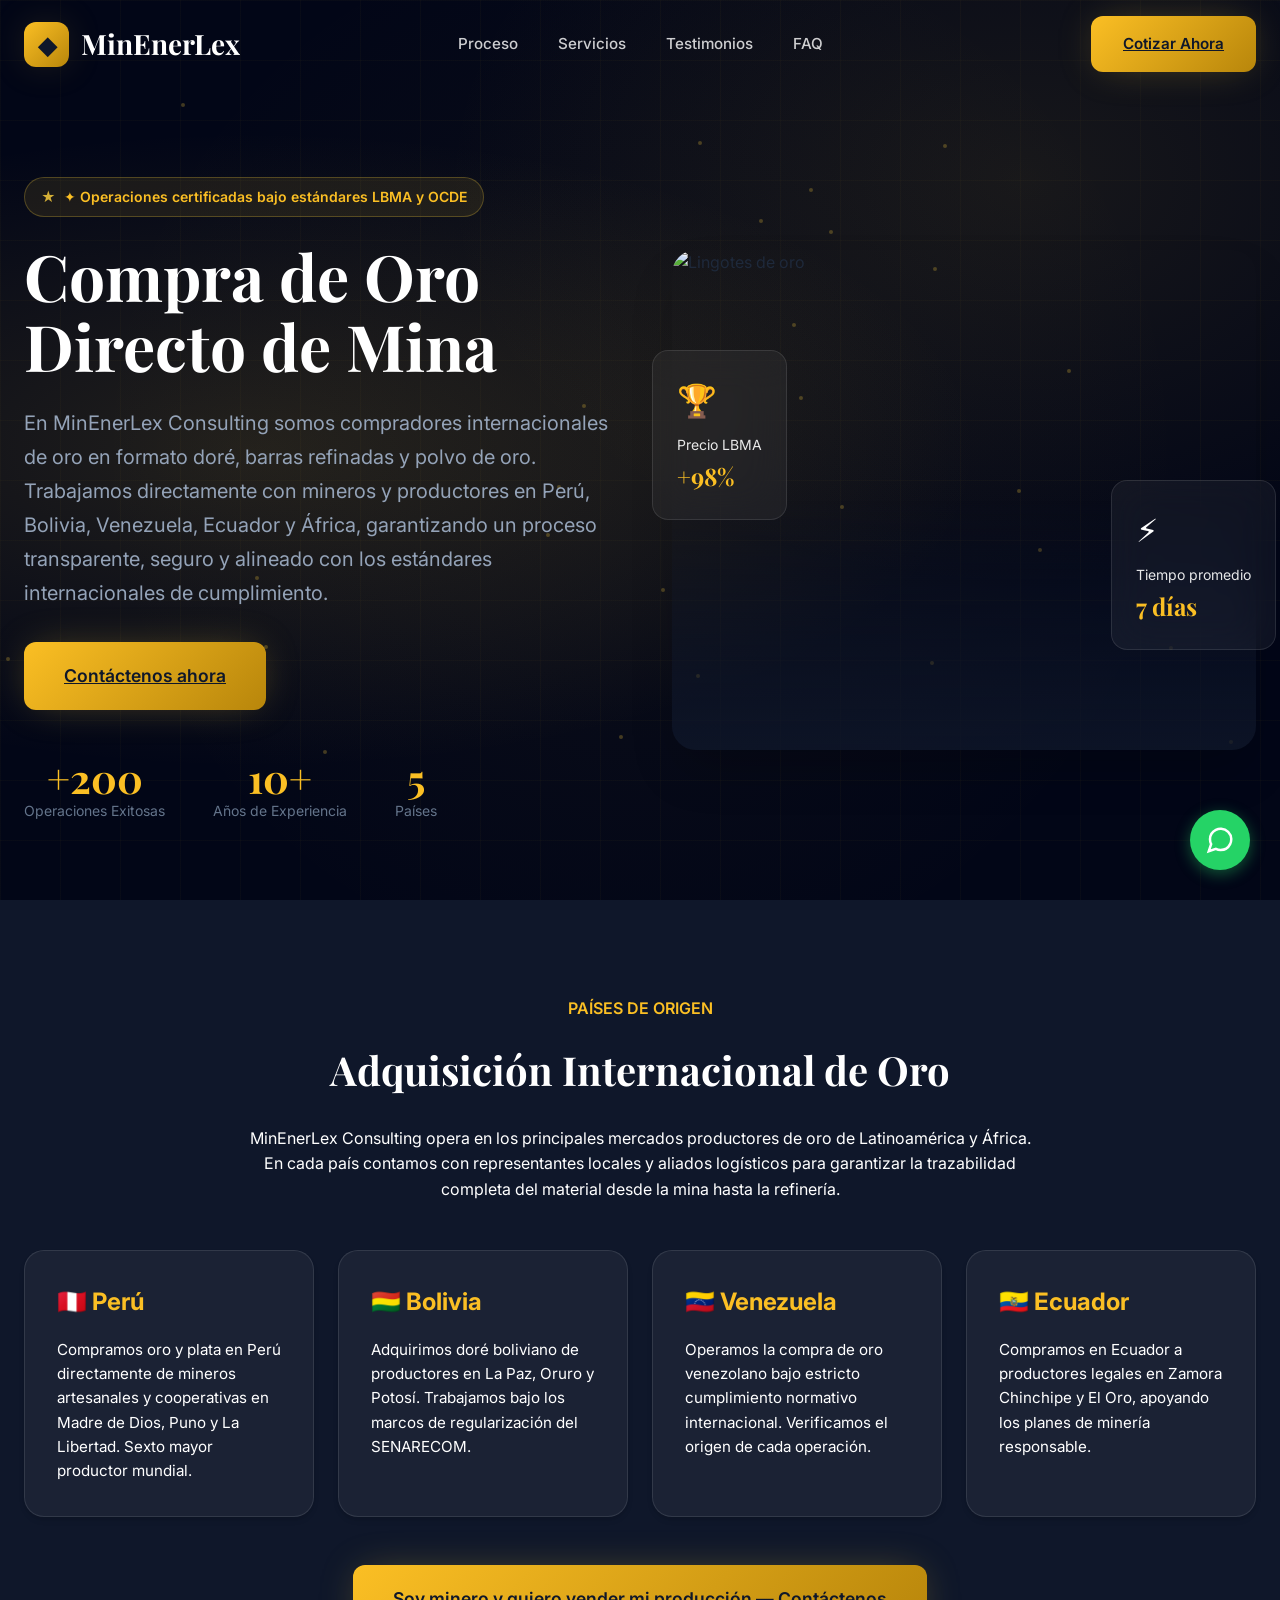
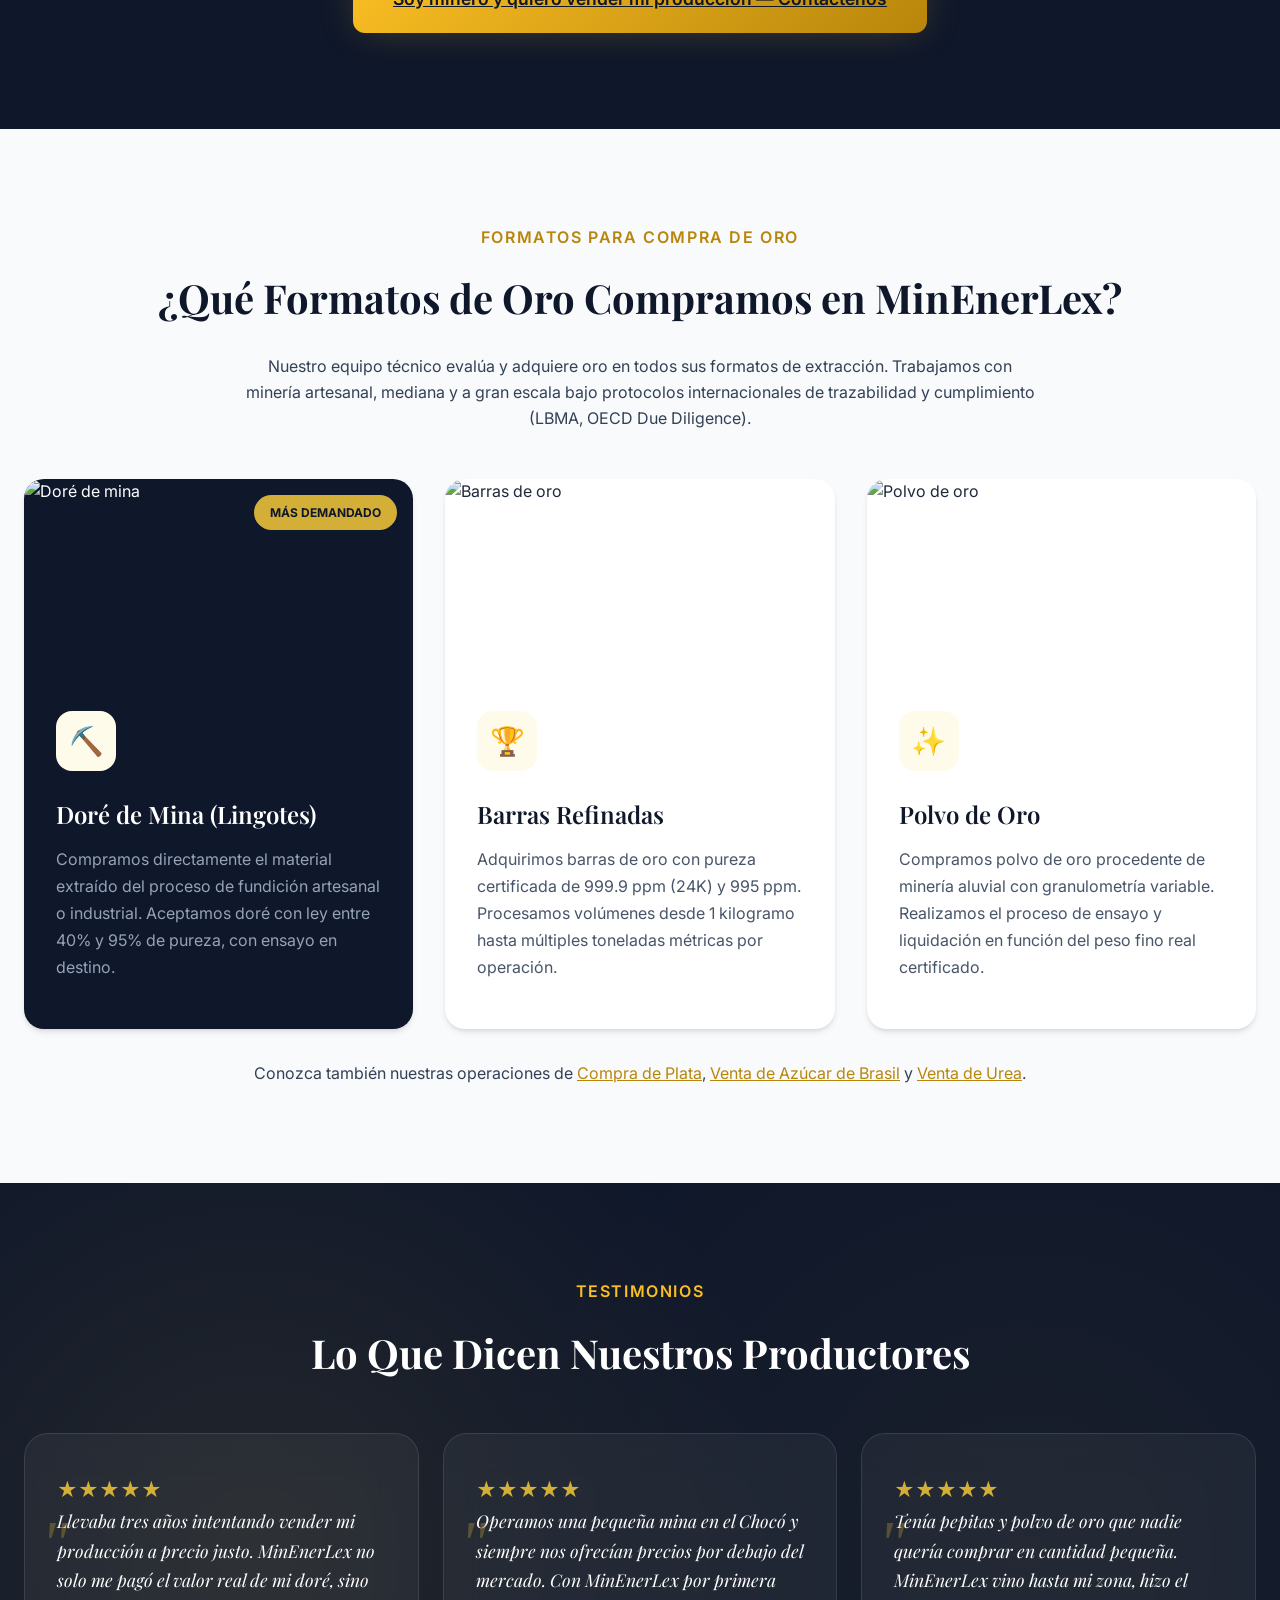
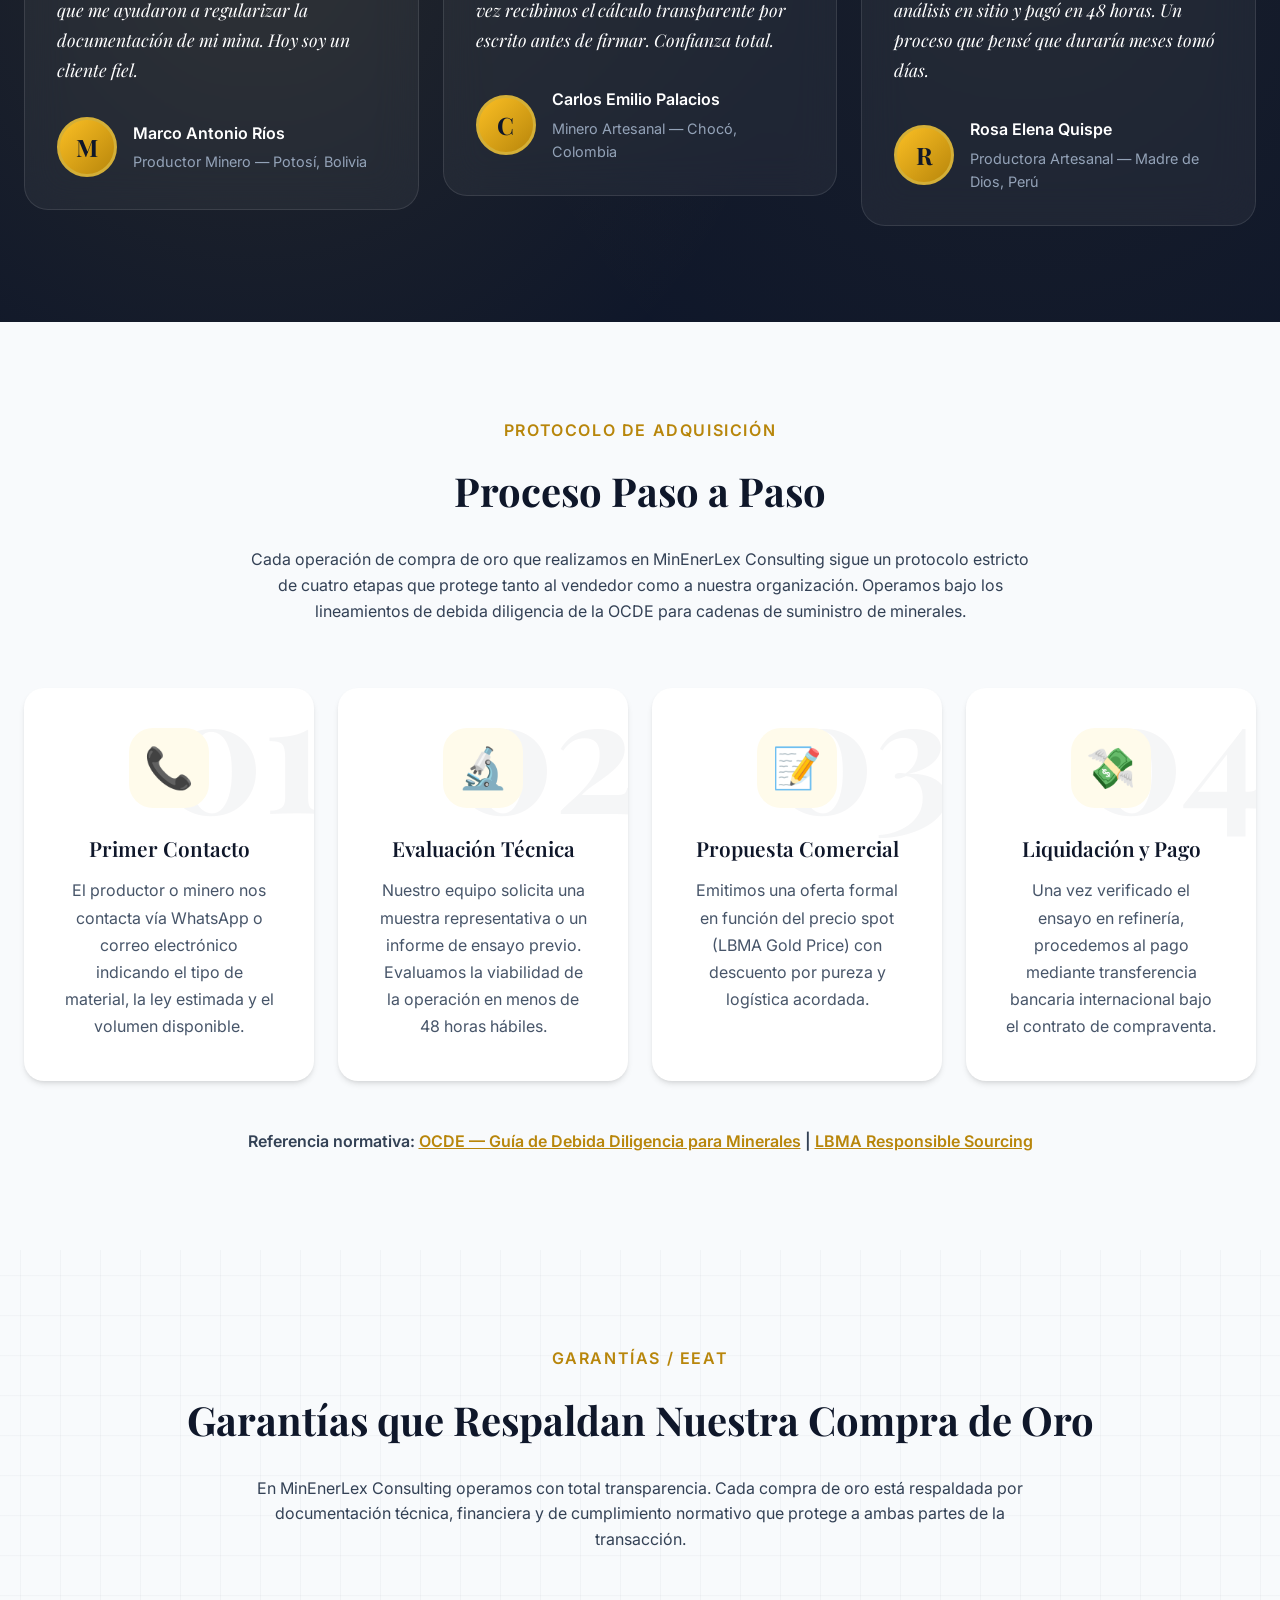
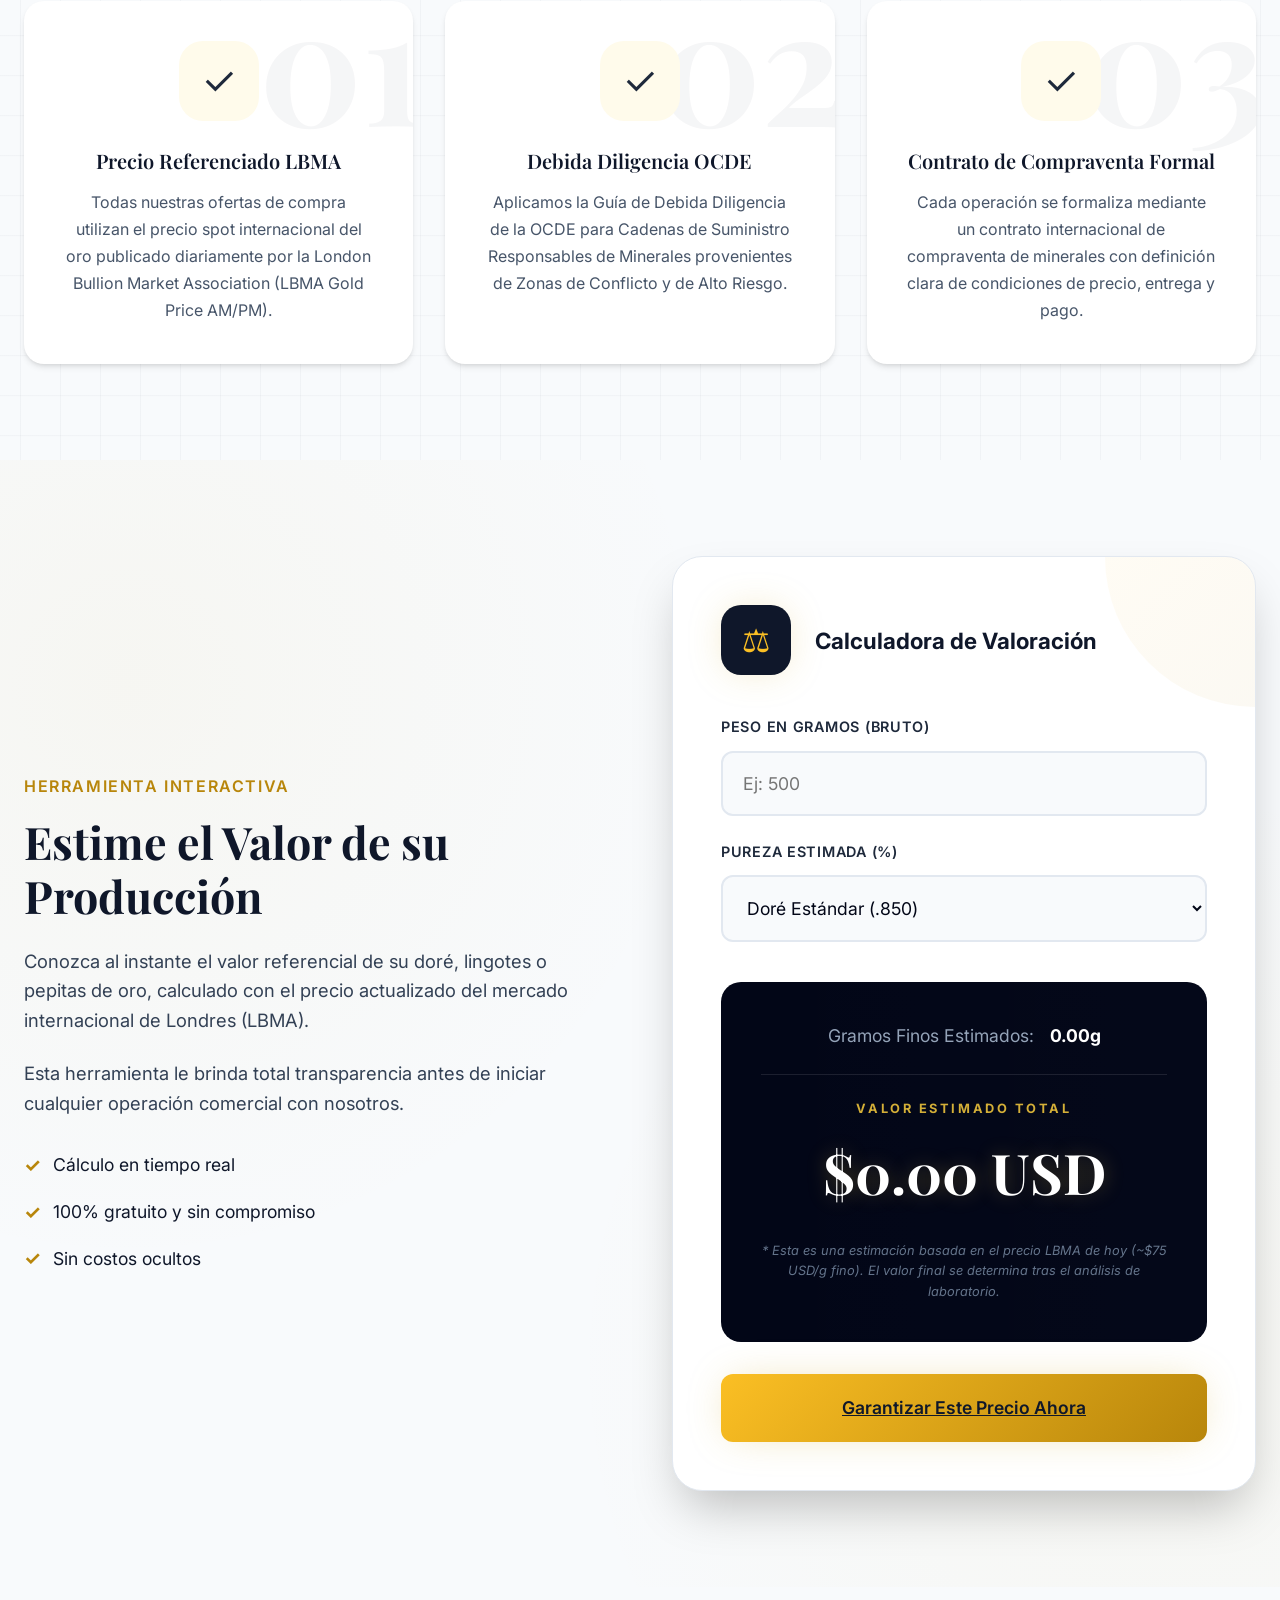
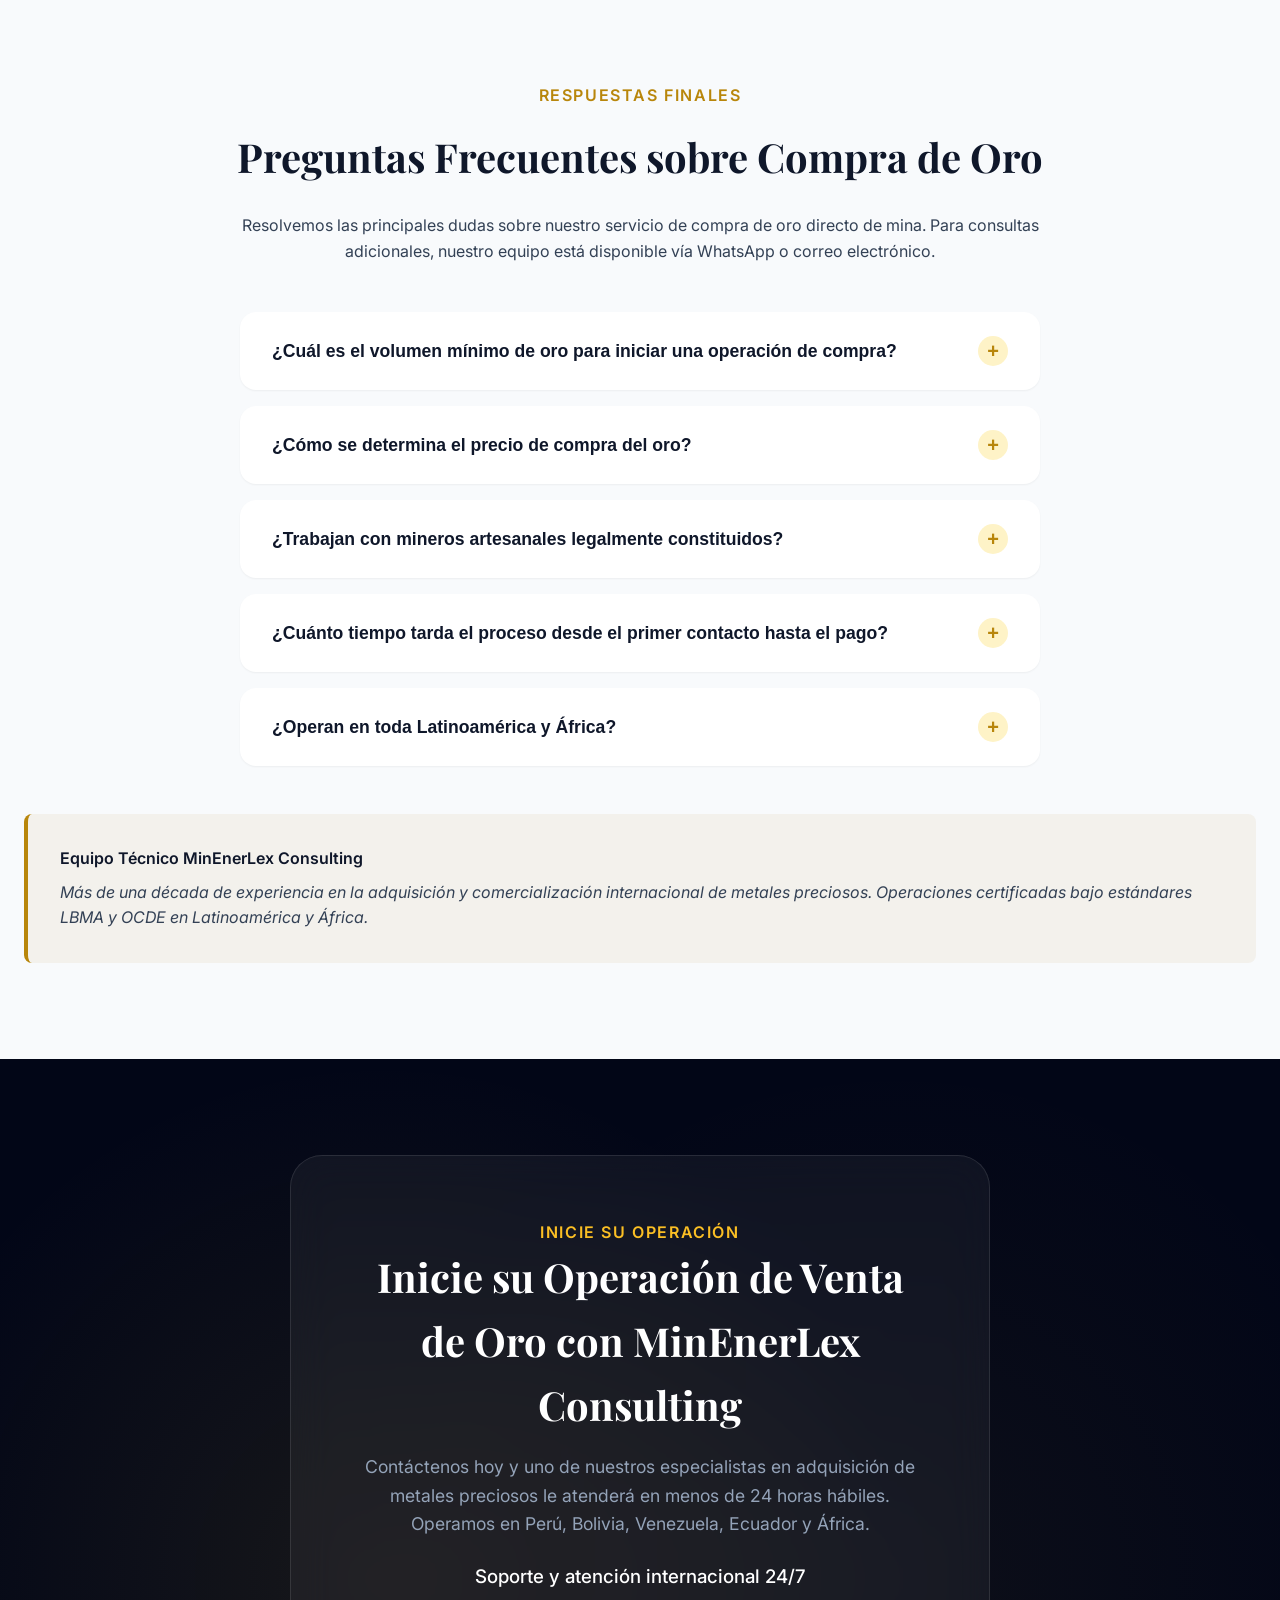
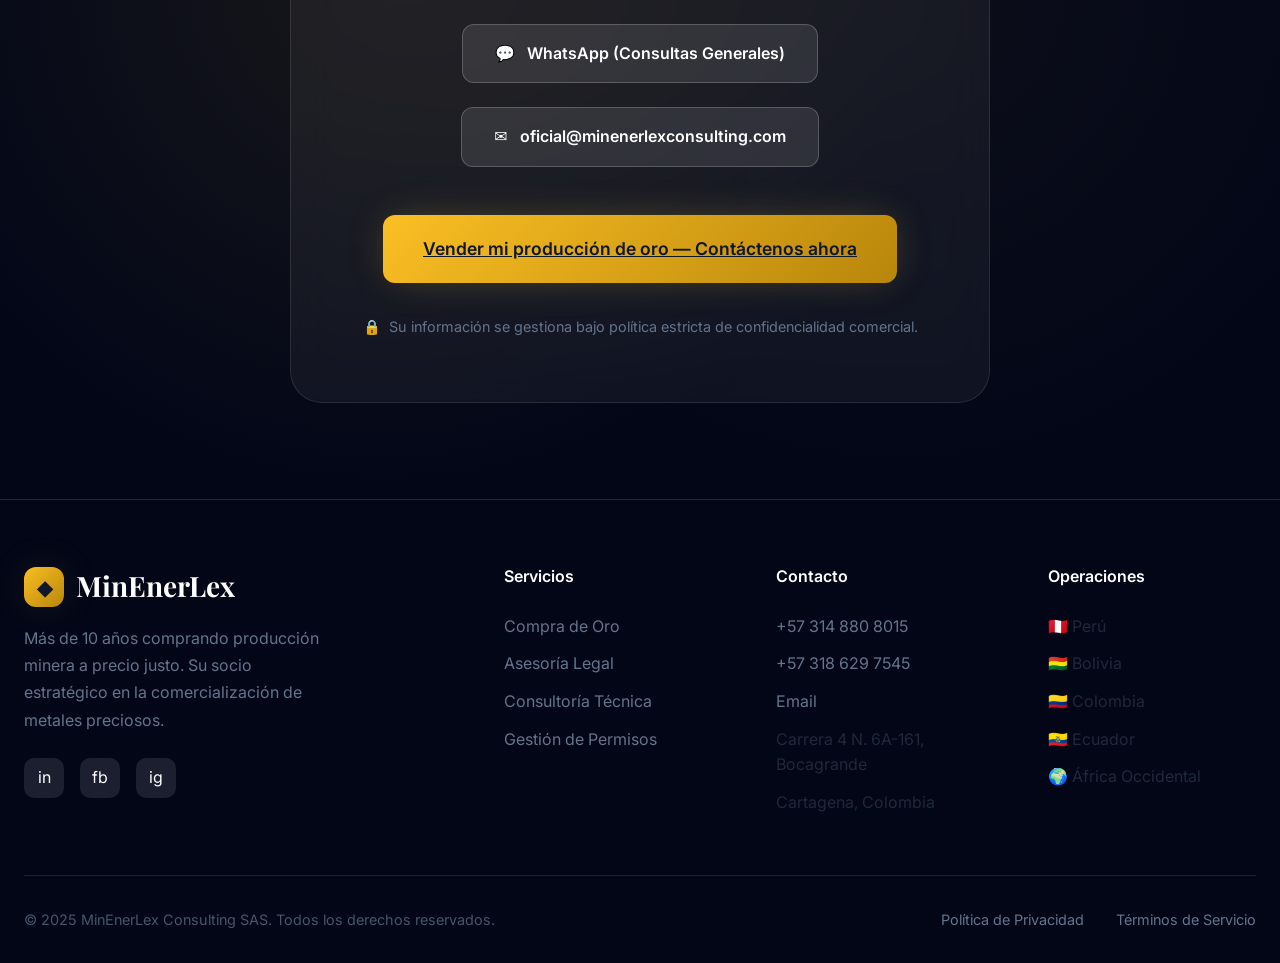
==== index.html @ 56c9b033 "Fix: mobile responsiveness and layout structure" ====
<!DOCTYPE html>
<html lang="es">
<head>
  <meta charset="UTF-8">
  <meta name="viewport" content="width=device-width, initial-scale=1.0">
  <meta name="description" content="Especialistas en la compra de oro directo de mina (doré, barras y polvo). Operamos en Perú, Bolivia, Venezuela, Ecuador y África con precio LBMA. Contáctenos.">
  <title>Compra de Oro Directo de Mina | MinEnerLex Consulting</title>

  <!-- Open Graph -->
  <meta property="og:type" content="website">
  <meta property="og:title" content="Compra de Oro Directo de Mina | MinEnerLex Consulting">
  <meta property="og:description" content="Especialistas en la compra de oro directo de mina (doré, barras y polvo). Operamos en Perú, Bolivia, Venezuela, Ecuador y África con precio LBMA. Contáctenos.">
  <meta property="og:image" content="https://images.unsplash.com/photo-1610375461246-83df859d849d?w=1200&h=630&fit=crop">
  <meta property="og:url" content="https://minenerlexconsulting.com/">
  <meta property="og:locale" content="es_CO">
  <meta name="twitter:card" content="summary_large_image">

  <link rel="preconnect" href="https://fonts.googleapis.com">
  <link rel="preconnect" href="https://fonts.gstatic.com" crossorigin>
  <link href="https://fonts.googleapis.com/css2?family=Playfair+Display:wght@400;600;700&family=Inter:wght@400;500;600;700&display=swap" rel="stylesheet">
  <link rel="stylesheet" href="styles-v2.css">
</head>
<body>
  <!-- Header -->
  <header class="header" id="header">
    <div class="container header-inner">
      <div style="flex: 1;">
        <a href="/" class="logo">
          <div class="logo-icon">◆</div>
          <span>MinEnerLex</span>
        </a>
      </div>
      <nav class="nav-desktop">
        <a href="#proceso" class="nav-link">Proceso</a>
        <a href="#servicios" class="nav-link">Servicios</a>
        <a href="#testimonios" class="nav-link">Testimonios</a>
        <a href="#faq" class="nav-link">FAQ</a>
      </nav>
      <div style="flex: 1; display: flex; justify-content: flex-end;">
        <a href="#contacto" class="btn btn-primary">Cotizar Ahora</a>
      </div>
    </div>
  </header>

  <!-- Hero Section -->
  <section class="hero">
    <div class="hero-bg"></div>
    <div class="hero-grid"></div>
    <div class="hero-particles" id="particles"></div>

    <div class="container hero-content">
      <div class="hero-text">
        <div class="hero-badge">✦ Operaciones certificadas bajo estándares LBMA y OCDE</div>
        <h1 class="hero-title">
          Compra de Oro Directo de Mina
        </h1>
        <p class="hero-description">
          En MinEnerLex Consulting somos compradores internacionales de oro en formato doré, barras refinadas y polvo de oro. Trabajamos directamente con mineros y productores en Perú, Bolivia, Venezuela, Ecuador y África, garantizando un proceso transparente, seguro y alineado con los estándares internacionales de cumplimiento.
        </p>
        <div class="hero-actions">
          <a href="#contacto" class="btn btn-primary btn-lg">Contáctenos ahora</a>
        </div>
        <div class="hero-stats">
          <div class="stat-item">
            <span class="stat-number">+200</span>
            <span class="stat-label">Operaciones Exitosas</span>
          </div>
          <div class="stat-item">
            <span class="stat-number">10+</span>
            <span class="stat-label">Años de Experiencia</span>
          </div>
          <div class="stat-item">
            <span class="stat-number">5</span>
            <span class="stat-label">Países</span>
          </div>
        </div>
      </div>

      <div class="hero-visual">
        <div class="hero-image-container">
          <img src="https://images.unsplash.com/photo-1610375461246-83df859d849d?w=800&h=500&fit=crop" alt="Lingotes de oro" class="hero-image">
          <div class="hero-image-overlay"></div>
        </div>
        <div class="floating-card floating-card-1">
          <div class="floating-card-icon">🏆</div>
          <div class="floating-card-text">Precio LBMA</div>
          <div class="floating-card-value">+98%</div>
        </div>
        <div class="floating-card floating-card-2">
          <div class="floating-card-icon">⚡</div>
          <div class="floating-card-text">Tiempo promedio</div>
          <div class="floating-card-value">7 días</div>
        </div>
      </div>
    </div>
  </section>

  <!-- Países de Origen -->
  <section class="section section-grid-bg" id="paises" style="background-color: var(--navy-900); color: white;">
    <div class="container">
      <div class="section-header" style="text-align: center; margin-bottom: 3rem;">
        <span style="color: var(--gold-400); font-weight: 600; text-transform: uppercase;">Países de Origen</span>
        <h2 style="font-family: 'Playfair Display', serif; font-size: 2.5rem; margin-top: 1rem;">Adquisición Internacional de Oro</h2>
        <p style="color: var(--navy-100); max-width: 800px; margin: 1.5rem auto 0; line-height: 1.6;">MinEnerLex Consulting opera en los principales mercados productores de oro de Latinoamérica y África. En cada país contamos con representantes locales y aliados logísticos para garantizar la trazabilidad completa del material desde la mina hasta la refinería.</p>
      </div>
      <div class="cards-grid" style="grid-template-columns: repeat(auto-fit, minmax(250px, 1fr)); gap: 1.5rem;">
        <div class="card" style="background: rgba(255,255,255,0.05); color: white; border: 1px solid rgba(255,255,255,0.1);">
          <div class="card-content">
            <h3 style="color: var(--gold-400); font-size: 1.5rem; margin-bottom: 1rem;">🇵🇪 Perú</h3>
            <p style="color: var(--navy-100); font-size: 0.95rem;">Compramos oro y plata en Perú directamente de mineros artesanales y cooperativas en Madre de Dios, Puno y La Libertad. Sexto mayor productor mundial.</p>
          </div>
        </div>
        <div class="card" style="background: rgba(255,255,255,0.05); color: white; border: 1px solid rgba(255,255,255,0.1);">
          <div class="card-content">
            <h3 style="color: var(--gold-400); font-size: 1.5rem; margin-bottom: 1rem;">🇧🇴 Bolivia</h3>
            <p style="color: var(--navy-100); font-size: 0.95rem;">Adquirimos doré boliviano de productores en La Paz, Oruro y Potosí. Trabajamos bajo los marcos de regularización del SENARECOM.</p>
          </div>
        </div>
        <div class="card" style="background: rgba(255,255,255,0.05); color: white; border: 1px solid rgba(255,255,255,0.1);">
          <div class="card-content">
            <h3 style="color: var(--gold-400); font-size: 1.5rem; margin-bottom: 1rem;">🇻🇪 Venezuela</h3>
            <p style="color: var(--navy-100); font-size: 0.95rem;">Operamos la compra de oro venezolano bajo estricto cumplimiento normativo internacional. Verificamos el origen de cada operación.</p>
          </div>
        </div>
        <div class="card" style="background: rgba(255,255,255,0.05); color: white; border: 1px solid rgba(255,255,255,0.1);">
          <div class="card-content">
            <h3 style="color: var(--gold-400); font-size: 1.5rem; margin-bottom: 1rem;">🇪🇨 Ecuador</h3>
            <p style="color: var(--navy-100); font-size: 0.95rem;">Compramos en Ecuador a productores legales en Zamora Chinchipe y El Oro, apoyando los planes de minería responsable.</p>
          </div>
        </div>

      </div>
      <div style="text-align: center; margin-top: 3rem;">
        <a href="#contacto" class="btn btn-primary btn-lg">Soy minero y quiero vender mi producción — Contáctenos</a>
      </div>
    </div>
  </section>

  <!-- Servicios / Cards -->
  <section class="section" id="servicios">
    <div class="container">
      <div class="section-header" style="text-align: center; margin-bottom: 3rem;">
        <span style="color: var(--gold-600); font-weight: 600; text-transform: uppercase; letter-spacing: 0.1em;">Formatos para Compra de Oro</span>
        <h2 style="font-family: 'Playfair Display', serif; font-size: 2.5rem; color: var(--navy-900); margin-top: 1rem;">
          ¿Qué Formatos de Oro Compramos en MinEnerLex?
        </h2>
        <p style="color: var(--navy-700); max-width: 800px; margin: 1.5rem auto 0; line-height: 1.6;">Nuestro equipo técnico evalúa y adquiere oro en todos sus formatos de extracción. Trabajamos con minería artesanal, mediana y a gran escala bajo protocolos internacionales de trazabilidad y cumplimiento (LBMA, OECD Due Diligence).</p>
      </div>

      <div class="cards-grid">
        <article class="card card-featured">
          <span class="card-badge">Más Demandado</span>
          <div style="overflow: hidden;">
            <img src="https://images.unsplash.com/photo-1558618666-fcd25c85cd64?w=600&h=400&fit=crop" alt="Doré de mina" class="card-image">
          </div>
          <div class="card-content">
            <div class="card-icon">⛏️</div>
            <h3 class="card-title">Doré de Mina (Lingotes)</h3>
            <p class="card-text">Compramos directamente el material extraído del proceso de fundición artesanal o industrial. Aceptamos doré con ley entre 40% y 95% de pureza, con ensayo en destino.</p>
          </div>
        </article>

        <article class="card">
          <div style="overflow: hidden;">
            <img src="https://images.unsplash.com/photo-1610375461246-83df859d849d?w=600&h=400&fit=crop" alt="Barras de oro" class="card-image">
          </div>
          <div class="card-content">
            <div class="card-icon">🏆</div>
            <h3 class="card-title">Barras Refinadas</h3>
            <p class="card-text">Adquirimos barras de oro con pureza certificada de 999.9 ppm (24K) y 995 ppm. Procesamos volúmenes desde 1 kilogramo hasta múltiples toneladas métricas por operación.</p>
          </div>
        </article>

        <article class="card">
          <div style="overflow: hidden;">
            <img src="https://images.unsplash.com/photo-1569017388730-020b5f80a004?w=600&h=400&fit=crop" alt="Polvo de oro" class="card-image">
          </div>
          <div class="card-content">
            <div class="card-icon">✨</div>
            <h3 class="card-title">Polvo de Oro</h3>
            <p class="card-text">Compramos polvo de oro procedente de minería aluvial con granulometría variable. Realizamos el proceso de ensayo y liquidación en función del peso fino real certificado.</p>
          </div>
        </article>

      </div>
      <div style="text-align: center; margin-top: 2rem;">
        <p style="color: var(--navy-700);">Conozca también nuestras operaciones de <a href="#" style="color: var(--gold-600); text-decoration: underline;">Compra de Plata</a>, <a href="#" style="color: var(--gold-600); text-decoration: underline;">Venta de Azúcar de Brasil</a> y <a href="#" style="color: var(--gold-600); text-decoration: underline;">Venta de Urea</a>.</p>
      </div>
    </div>
  </section>

  <!-- Testimonios -->
  <section class="section testimonials" id="testimonios">
    <div class="container" style="position: relative; z-index: 1;">
      <div class="section-header" style="text-align: center; margin-bottom: 3rem;">
        <span style="color: var(--gold-400); font-weight: 600; text-transform: uppercase; letter-spacing: 0.1em;">Testimonios</span>
        <h2 style="font-family: 'Playfair Display', serif; font-size: 2.5rem; color: white; margin-top: 1rem;">
          Lo Que Dicen Nuestros Productores
        </h2>
      </div>

      <div class="testimonials-grid">

        <!-- Testimonio 1 -->
        <div class="testimonial-card">
          <div class="testimonial-rating">★★★★★</div>
          <p class="testimonial-quote">
            Llevaba tres años intentando vender mi producción a precio justo.
            MinEnerLex no solo me pagó el valor real de mi doré, sino que me ayudaron
            a regularizar la documentación de mi mina. Hoy soy un cliente fiel.
          </p>
          <div class="testimonial-author">
            <div class="testimonial-avatar-monogram">M</div>
            <div class="testimonial-info">
              <h4>Marco Antonio Ríos</h4>
              <p>Productor Minero — Potosí, Bolivia</p>
            </div>
          </div>
        </div>

        <!-- Testimonio 2 -->
        <div class="testimonial-card">
          <div class="testimonial-rating">★★★★★</div>
          <p class="testimonial-quote">
            Operamos una pequeña mina en el Chocó y siempre nos ofrecían precios
            por debajo del mercado. Con MinEnerLex por primera vez recibimos el
            cálculo transparente por escrito antes de firmar. Confianza total.
          </p>
          <div class="testimonial-author">
            <div class="testimonial-avatar-monogram">C</div>
            <div class="testimonial-info">
              <h4>Carlos Emilio Palacios</h4>
              <p>Minero Artesanal — Chocó, Colombia</p>
            </div>
          </div>
        </div>

        <!-- Testimonio 3 -->
        <div class="testimonial-card">
          <div class="testimonial-rating">★★★★★</div>
          <p class="testimonial-quote">
            Tenía pepitas y polvo de oro que nadie quería comprar en cantidad
            pequeña. MinEnerLex vino hasta mi zona, hizo el análisis en sitio
            y pagó en 48 horas. Un proceso que pensé que duraría meses tomó días.
          </p>
          <div class="testimonial-author">
            <div class="testimonial-avatar-monogram">R</div>
            <div class="testimonial-info">
              <h4>Rosa Elena Quispe</h4>
              <p>Productora Artesanal — Madre de Dios, Perú</p>
            </div>
          </div>
        </div>

      </div>
    </div>
  </section>

  <!-- Protocolo de Adquisición -->
  <section class="section process-section" id="proceso">
    <div class="container">
      <div class="section-header" style="text-align: center; margin-bottom: 4rem;">
        <span style="color: var(--gold-600); font-weight: 600; text-transform: uppercase; letter-spacing: 0.1em;">Protocolo de Adquisición</span>
        <h2 style="font-family: 'Playfair Display', serif; font-size: 2.5rem; color: var(--navy-900); margin-top: 1rem;">
          Proceso Paso a Paso
        </h2>
        <p style="color: var(--navy-700); max-width: 800px; margin: 1.5rem auto 0; line-height: 1.6;">Cada operación de compra de oro que realizamos en MinEnerLex Consulting sigue un protocolo estricto de cuatro etapas que protege tanto al vendedor como a nuestra organización. Operamos bajo los lineamientos de debida diligencia de la OCDE para cadenas de suministro de minerales.</p>
      </div>

      <div class="benefits-grid" style="grid-template-columns: repeat(auto-fit, minmax(240px, 1fr)); gap: 1.5rem;">
        <div class="benefit-card position-relative">
          <div class="watermark-number">01</div>
          <div class="benefit-icon" style="color: var(--gold-600);">📞</div>
          <h3 class="benefit-title" style="font-size: 1.3rem;">Primer Contacto</h3>
          <p class="benefit-text">El productor o minero nos contacta vía WhatsApp o correo electrónico indicando el tipo de material, la ley estimada y el volumen disponible.</p>
        </div>
        <div class="benefit-card position-relative">
          <div class="watermark-number">02</div>
          <div class="benefit-icon" style="color: var(--gold-600);">🔬</div>
          <h3 class="benefit-title" style="font-size: 1.3rem;">Evaluación Técnica</h3>
          <p class="benefit-text">Nuestro equipo solicita una muestra representativa o un informe de ensayo previo. Evaluamos la viabilidad de la operación en menos de 48 horas hábiles.</p>
        </div>
        <div class="benefit-card position-relative">
          <div class="watermark-number">03</div>
          <div class="benefit-icon" style="color: var(--gold-600);">📝</div>
          <h3 class="benefit-title" style="font-size: 1.3rem;">Propuesta Comercial</h3>
          <p class="benefit-text">Emitimos una oferta formal en función del precio spot (LBMA Gold Price) con descuento por pureza y logística acordada.</p>
        </div>
        <div class="benefit-card position-relative">
          <div class="watermark-number">04</div>
          <div class="benefit-icon" style="color: var(--gold-600);">💸</div>
          <h3 class="benefit-title" style="font-size: 1.3rem;">Liquidación y Pago</h3>
          <p class="benefit-text">Una vez verificado el ensayo en refinería, procedemos al pago mediante transferencia bancaria internacional bajo el contrato de compraventa.</p>
        </div>
      </div>
      <div style="text-align: center; margin-top: 3rem;">
        <p style="color: var(--navy-700); font-weight: 600;">Referencia normativa: <a href="#" style="color: var(--gold-600); text-decoration: underline;">OCDE — Guía de Debida Diligencia para Minerales</a> | <a href="#" style="color: var(--gold-600); text-decoration: underline;">LBMA Responsible Sourcing</a></p>
      </div>
    </div>
  </section>

  <!-- Garantías / EEAT -->
  <section class="section section-alt section-grid-bg">
    <div class="container">
      <div class="section-header" style="text-align: center; margin-bottom: 3rem;">
        <span style="color: var(--gold-600); font-weight: 600; text-transform: uppercase; letter-spacing: 0.1em;">Garantías / EEAT</span>
        <h2 style="font-family: 'Playfair Display', serif; font-size: 2.5rem; color: var(--navy-900); margin-top: 1rem;">
          Garantías que Respaldan Nuestra Compra de Oro
        </h2>
        <p style="color: var(--navy-700); max-width: 800px; margin: 1.5rem auto 0; line-height: 1.6;">En MinEnerLex Consulting operamos con total transparencia. Cada compra de oro está respaldada por documentación técnica, financiera y de cumplimiento normativo que protege a ambas partes de la transacción.</p>
      </div>

      <div class="benefits-grid">
        <div class="benefit-card position-relative">
          <div class="watermark-number">01</div>
          <div class="benefit-icon">✓</div>
          <h3 class="benefit-title">Precio Referenciado LBMA</h3>
          <p class="benefit-text">Todas nuestras ofertas de compra utilizan el precio spot internacional del oro publicado diariamente por la London Bullion Market Association (LBMA Gold Price AM/PM).</p>
        </div>
        <div class="benefit-card position-relative">
          <div class="watermark-number">02</div>
          <div class="benefit-icon">✓</div>
          <h3 class="benefit-title">Debida Diligencia OCDE</h3>
          <p class="benefit-text">Aplicamos la Guía de Debida Diligencia de la OCDE para Cadenas de Suministro Responsables de Minerales provenientes de Zonas de Conflicto y de Alto Riesgo.</p>
        </div>
        <div class="benefit-card position-relative">
          <div class="watermark-number">03</div>
          <div class="benefit-icon">✓</div>
          <h3 class="benefit-title">Contrato de Compraventa Formal</h3>
          <p class="benefit-text">Cada operación se formaliza mediante un contrato internacional de compraventa de minerales con definición clara de condiciones de precio, entrega y pago.</p>
        </div>
      </div>
    </div>
  </section>

  <!-- Calculadora de Cotización (NUEVA) -->
  <!-- Calculadora de Cotización (NUEVA) -->
  <section class="section calculator-section">
    <div class="container calculator-layout">
      <!-- Contenedor 1: Título y Descripción -->
      <div class="calculator-text">
        <span style="color: var(--gold-600); font-weight: 600; text-transform: uppercase; letter-spacing: 0.1em; display: block; margin-bottom: 1rem;">Herramienta Interactiva</span>
        <h2 style="font-family: 'Playfair Display', serif; font-size: 2.8rem; color: var(--navy-900); margin-bottom: 1.5rem; line-height: 1.2;">
          Estime el Valor de su Producción
        </h2>
        <p style="font-size: 1.15rem; color: var(--navy-700); line-height: 1.6; margin-bottom: 1.5rem;">
          Conozca al instante el valor referencial de su doré, lingotes o pepitas de oro, calculado con el precio actualizado del mercado internacional de Londres (LBMA).
        </p>
        <p style="font-size: 1.15rem; color: var(--navy-700); line-height: 1.6; margin-bottom: 2rem;">
          Esta herramienta le brinda total transparencia antes de iniciar cualquier operación comercial con nosotros.
        </p>
        <ul style="list-style: none; padding: 0; margin-bottom: 0; font-size: 1.1rem; color: var(--navy-900); display: flex; flex-direction: column; gap: 1rem;">
          <li style="display: flex; align-items: center; gap: 0.75rem;"><span style="color: var(--gold-600); font-weight: bold; font-size: 1.2rem;">✓</span> Cálculo en tiempo real</li>
          <li style="display: flex; align-items: center; gap: 0.75rem;"><span style="color: var(--gold-600); font-weight: bold; font-size: 1.2rem;">✓</span> 100% gratuito y sin compromiso</li>
          <li style="display: flex; align-items: center; gap: 0.75rem;"><span style="color: var(--gold-600); font-weight: bold; font-size: 1.2rem;">✓</span> Sin costos ocultos</li>
        </ul>
      </div>

      <!-- Contenedor 2: La Calculadora -->
      <div class="calculator-widget">
        <div class="calculator-card">
          <div class="calculator-header">
            <div class="calculator-icon">⚖️</div>
            <div>
              <h3 class="calculator-title" style="margin: 0; font-family: 'Inter', sans-serif; font-size: 1.4rem;">Calculadora de Valoración</h3>
            </div>
          </div>

          <div class="calculator-grid" style="grid-template-columns: 1fr; gap: 1.5rem;">
            <div class="input-group">
              <label class="input-label">Peso en Gramos (Bruto)</label>
              <input type="number" id="gold-weight" class="input-field" placeholder="Ej: 500" oninput="updateCalculation()">
            </div>
            <div class="input-group">
              <label class="input-label">Pureza Estimada (%)</label>
              <select id="gold-purity" class="input-field" onchange="updateCalculation()">
                <option value="0.999">Oro Fino (.999)</option>
                <option value="0.950">Oro Refinado (.950)</option>
                <option value="0.850" selected>Doré Estándar (.850)</option>
                <option value="0.750">Doré Bajo (.750)</option>
                <option value="0.500">Material de Mina (.500)</option>
              </select>
            </div>
          </div>

          <div class="calculator-result">
            <div class="result-item">
              <span class="result-label">Gramos Finos Estimados:</span>
              <span class="result-value" id="fine-grams">0.00g</span>
            </div>
            <div class="result-main">
              <span class="result-total-label">VALOR ESTIMADO TOTAL</span>
              <span class="result-total-amount" id="total-price">$0.00 USD</span>
            </div>
            <p class="result-note">* Esta es una estimación basada en el precio LBMA de hoy (~$75 USD/g fino). El valor final se determina tras el análisis de laboratorio.</p>
          </div>

          <div style="text-align: center; margin-top: 2rem;">
            <a href="#contacto" class="btn btn-primary btn-lg" style="width: 100%;">Garantizar Este Precio Ahora</a>
          </div>
        </div>
      </div>
    </div>
  </section>

  <!-- FAQ -->
  <section class="section" id="faq">
    <div class="container">
      <div class="section-header" style="text-align: center; margin-bottom: 3rem;">
        <span style="color: var(--gold-600); font-weight: 600; text-transform: uppercase; letter-spacing: 0.1em;">Respuestas Finales</span>
        <h2 style="font-family: 'Playfair Display', serif; font-size: 2.5rem; color: var(--navy-900); margin-top: 1rem;">
          Preguntas Frecuentes sobre Compra de Oro
        </h2>
        <p style="color: var(--navy-700); max-width: 800px; margin: 1.5rem auto 0; line-height: 1.6;">
          Resolvemos las principales dudas sobre nuestro servicio de compra de oro directo de mina. Para consultas adicionales, nuestro equipo está disponible vía WhatsApp o correo electrónico.
        </p>
      </div>

      <div class="faq-container">
        <div class="faq-item">
          <button class="faq-question" onclick="toggleFaq(this)">
            <span>¿Cuál es el volumen mínimo de oro para iniciar una operación de compra?</span>
            <span class="faq-icon">+</span>
          </button>
          <div class="faq-answer">
            <div class="faq-answer-content">
              Evaluamos operaciones desde 1 kilogramo de oro fino en adelante. Para volúmenes superiores a 10 kilogramos mensuales ofrecemos condiciones preferenciales de precio y financiamiento logístico.
            </div>
          </div>
        </div>

        <div class="faq-item">
          <button class="faq-question" onclick="toggleFaq(this)">
            <span>¿Cómo se determina el precio de compra del oro?</span>
            <span class="faq-icon">+</span>
          </button>
          <div class="faq-answer">
            <div class="faq-answer-content">
              El precio base se calcula sobre el precio spot LBMA del día de la operación, con descuento en función de la pureza (determinada por ensayo en refinería certificada) y los costos logísticos según país de origen.
            </div>
          </div>
        </div>

        <div class="faq-item">
          <button class="faq-question" onclick="toggleFaq(this)">
            <span>¿Trabajan con mineros artesanales legalmente constituidos?</span>
            <span class="faq-icon">+</span>
          </button>
          <div class="faq-answer">
            <div class="faq-answer-content">
              Sí. Compramos oro a mineros artesanales, cooperativas y empresas mineras que cuenten con sus permisos de operación vigentes. Requerimos documentación que acredite el origen legal del material.
            </div>
          </div>
        </div>

        <div class="faq-item">
          <button class="faq-question" onclick="toggleFaq(this)">
            <span>¿Cuánto tiempo tarda el proceso desde el primer contacto hasta el pago?</span>
            <span class="faq-icon">+</span>
          </button>
          <div class="faq-answer">
            <div class="faq-answer-content">
              El proceso estándar tarda entre 5 y 15 días hábiles dependiendo de la logística de transporte, el ensayo en refinería y la verificación documental.
            </div>
          </div>
        </div>

        <div class="faq-item">
          <button class="faq-question" onclick="toggleFaq(this)">
            <span>¿Operan en toda Latinoamérica y África?</span>
            <span class="faq-icon">+</span>
          </button>
          <div class="faq-answer">
            <div class="faq-answer-content">
              Actualmente operamos en Perú, Bolivia, Venezuela, Ecuador y regiones auríferas de África (Ghana, Mali, Costa de Marfil). Si su operación se ubica en otro país, contáctenos para evaluar la viabilidad.
            </div>
          </div>
        </div>
      </div>

      <!-- Bloque de autor (EEAT) -->
      <div style="margin-top: 3rem; background: rgba(193, 161, 98, 0.1); padding: 2rem; border-radius: 8px; border-left: 4px solid var(--gold-600);">
        <p style="font-weight: 600; color: var(--navy-900); margin-bottom: 0.5rem;">Equipo Técnico MinEnerLex Consulting</p>
        <p style="color: var(--navy-700); font-style: italic; margin: 0;">Más de una década de experiencia en la adquisición y comercialización internacional de metales preciosos. Operaciones certificadas bajo estándares LBMA y OCDE en Latinoamérica y África.</p>
      </div>
    </div>
  </section>

  <!-- CTA Final -->
  <section class="section cta-section" id="contacto">
    <div class="cta-bg"></div>
    <div class="container" style="position: relative; z-index: 1;">
      <div class="cta-card">
        <span style="color: var(--gold-400); font-weight: 600; text-transform: uppercase; letter-spacing: 0.1em;">Inicie su Operación</span>
        <h2 class="cta-title">Inicie su Operación de Venta de Oro con MinEnerLex Consulting</h2>
        <p class="cta-text" style="max-width: 700px; margin: 0 auto 1.5rem;">Contáctenos hoy y uno de nuestros especialistas en adquisición de metales preciosos le atenderá en menos de 24 horas hábiles. Operamos en Perú, Bolivia, Venezuela, Ecuador y África.</p>

        <h3 style="color: white; margin-bottom: 2rem; font-weight: 500; font-family: 'Inter', sans-serif;">Soporte y atención internacional 24/7</h3>

        <div class="cta-contacts">
          <a href="https://wa.me/573148808015" class="cta-contact-btn">
            <span>💬</span>
            <span>WhatsApp (Consultas Generales)</span>
          </a>
          <a href="mailto:oficial@minenerlexconsulting.com" class="cta-contact-btn">
            <span>✉️</span>
            <span>oficial@minenerlexconsulting.com</span>
          </a>
        </div>

        <a href="#contacto" class="btn btn-primary btn-lg" style="margin-top: 1rem;">
          Vender mi producción de oro — Contáctenos ahora
        </a>

        <div class="cta-guarantee">
          <span>🔒</span>
          <span>Su información se gestiona bajo política estricta de confidencialidad comercial.</span>
        </div>
      </div>
    </div>
  </section>

  <!-- Footer -->
  <footer class="footer">
    <div class="container">
      <div class="footer-grid">
        <div class="footer-brand">
          <div class="footer-logo">
            <div class="logo-icon" style="width: 40px; height: 40px; font-size: 1.25rem;">◆</div>
            <span>MinEnerLex</span>
          </div>
          <p class="footer-desc">
            Más de 10 años comprando producción minera a precio justo.
            Su socio estratégico en la comercialización de metales preciosos.
          </p>
          <div class="footer-social">
            <a href="#" class="social-link">in</a>
            <a href="#" class="social-link">fb</a>
            <a href="#" class="social-link">ig</a>
          </div>
        </div>

        <div>
          <h4 class="footer-title">Servicios</h4>
          <ul class="footer-links">
            <li><a href="#">Compra de Oro</a></li>
            <li><a href="#">Asesoría Legal</a></li>
            <li><a href="#">Consultoría Técnica</a></li>
            <li><a href="#">Gestión de Permisos</a></li>
          </ul>
        </div>

        <div>
          <h4 class="footer-title">Contacto</h4>
          <ul class="footer-links">
            <li><a href="tel:+573148808015">+57 314 880 8015</a></li>
            <li><a href="tel:+573186297545">+57 318 629 7545</a></li>
            <li><a href="mailto:cotizaciones@minenerlexconsulting.com">Email</a></li>
            <li>Carrera 4 N. 6A-161, Bocagrande</li>
            <li>Cartagena, Colombia</li>
          </ul>
        </div>

        <div>
          <h4 class="footer-title">Operaciones</h4>
          <ul class="footer-links">
            <li>🇵🇪 Perú</li>
            <li>🇧🇴 Bolivia</li>
            <li>🇨🇴 Colombia</li>
            <li>🇪🇨 Ecuador</li>
            <li>🌍 África Occidental</li>
          </ul>
        </div>
      </div>

      <div class="footer-bottom">
        <p class="footer-copyright">© 2025 MinEnerLex Consulting SAS. Todos los derechos reservados.</p>
        <div class="footer-legal">
          <a href="#">Política de Privacidad</a>
          <a href="#">Términos de Servicio</a>
        </div>
      </div>
    </div>
  </footer>

  <script>
    // Header scroll effect
    window.addEventListener('scroll', () => {
      const header = document.getElementById('header');
      if (window.scrollY > 50) {
        header.classList.add('header-scrolled');
      } else {
        header.classList.remove('header-scrolled');
      }
    });

    // FAQ Toggle
    function toggleFaq(button) {
      const item = button.parentElement;
      const isActive = item.classList.contains('active');

      // Close all
      document.querySelectorAll('.faq-item').forEach(faq => {
        faq.classList.remove('active');
      });

      // Open clicked if wasn't active
      if (!isActive) {
        item.classList.add('active');
      }
    }

    // Create particles
    const particlesContainer = document.getElementById('particles');
    for (let i = 0; i < 30; i++) {
      const particle = document.createElement('div');
      particle.className = 'particle';
      particle.style.left = Math.random() * 100 + '%';
      particle.style.top = Math.random() * 100 + '%';
      particle.style.animationDelay = Math.random() * 6 + 's';
      particle.style.animationDuration = (Math.random() * 4 + 4) + 's';
      particlesContainer.appendChild(particle);
    }

    // Smooth scroll
    document.querySelectorAll('a[href^="#"]').forEach(anchor => {
      anchor.addEventListener('click', function (e) {
        e.preventDefault();
        const target = document.querySelector(this.getAttribute('href'));
        if (target) {
          target.scrollIntoView({
            behavior: 'smooth',
            block: 'start'
          });
        }
      });
    });

    // Reveal on scroll
    const observerOptions = {
      threshold: 0.1,
      rootMargin: '0px 0px -50px 0px'
    };

    const observer = new IntersectionObserver((entries) => {
      entries.forEach(entry => {
        if (entry.isIntersecting) {
          entry.target.classList.add('active');
        }
      });
    }, observerOptions);

    document.querySelectorAll('.card, .benefit-card, .timeline-item').forEach(el => {
      el.classList.add('reveal');
      observer.observe(el);
    });

    // Gold Calculator Logic
    function updateCalculation() {
      const weight = parseFloat(document.getElementById('gold-weight').value) || 0;
      const purity = parseFloat(document.getElementById('gold-purity').value) || 0;
      const marketPrice = 75.40; // Precio simulado LBMA por gramo fino USD

      const fineGrams = weight * purity;
      const totalValue = fineGrams * marketPrice;

      document.getElementById('fine-grams').innerText = fineGrams.toFixed(2) + 'g';
      document.getElementById('total-price').innerText = '$' + totalValue.toLocaleString('en-US', {minimumFractionDigits: 2, maximumFractionDigits: 2}) + ' USD';
    }
  </script>
  
  <!-- Floating WhatsApp -->
  <a href="https://wa.me/573148808015" class="floating-whatsapp" target="_blank" rel="noopener noreferrer" aria-label="Contactar por WhatsApp">
    <svg viewBox="0 0 24 24" width="30" height="30" stroke="white" stroke-width="2" fill="none" class="wa-icon"><path d="M21 11.5a8.38 8.38 0 0 1-.9 3.8 8.5 8.5 0 0 1-7.6 4.7 8.38 8.38 0 0 1-3.8-.9L3 21l1.9-5.7a8.38 8.38 0 0 1-.9-3.8 8.5 8.5 0 0 1 4.7-7.6 8.38 8.38 0 0 1 3.8-.9h.5a8.48 8.48 0 0 1 8 8v.5z"></path></svg>
  </a>
</body>
</html>
---- styles-v2.css ----
/* ========================================
   MINENERLEX CONSULTING - DISEÑO PREMIUM v2
   Efectos visuales avanzados, animaciones, glassmorphism
   ======================================== */

/* ----------------------------------------
   1. VARIABLES AMPLIADAS
   ---------------------------------------- */
:root {
  /* Paleta Dorada Premium */
  --gold-50: #FFFBEB;
  --gold-100: #FEF3C7;
  --gold-200: #FDE68A;
  --gold-300: #FCD34D;
  --gold-400: #FBBF24;
  --gold-500: #D4AF37;
  --gold-600: #B8860B;
  --gold-700: #A67C00;
  --gold-800: #854D0E;
  --gold-900: #713F12;

  /* Navy Profundo */
  --navy-950: #020617;
  --navy-900: #0F172A;
  --navy-800: #1E293B;
  --navy-700: #334155;
  --navy-600: #475569;
  --navy-500: #64748B;

  /* Escala de Grises */
  --gray-50: #F8FAFC;
  --gray-100: #F1F5F9;
  --gray-200: #E2E8F0;
  --gray-300: #CBD5E1;
  --gray-400: #94A3B8;
  --gray-500: #64748B;
  --gray-600: #475569;
  --gray-700: #334155;
  --gray-800: #1E293B;
  --gray-900: #0F172A;

  /* Gradientes */
  --gradient-hero: linear-gradient(135deg, var(--navy-950) 0%, var(--navy-900) 50%, #1a1a2e 100%);
  --gradient-gold: linear-gradient(135deg, var(--gold-400) 0%, var(--gold-600) 100%);
  --gradient-card: linear-gradient(145deg, rgba(255,255,255,0.1) 0%, rgba(255,255,255,0.05) 100%);
  --gradient-shine: linear-gradient(90deg, transparent, rgba(255,255,255,0.2), transparent);

  /* Sombras Premium */
  --shadow-sm: 0 1px 2px 0 rgb(0 0 0 / 0.05);
  --shadow-md: 0 4px 6px -1px rgb(0 0 0 / 0.1), 0 2px 4px -2px rgb(0 0 0 / 0.1);
  --shadow-lg: 0 10px 15px -3px rgb(0 0 0 / 0.1), 0 4px 6px -4px rgb(0 0 0 / 0.1);
  --shadow-xl: 0 20px 25px -5px rgb(0 0 0 / 0.1), 0 8px 10px -6px rgb(0 0 0 / 0.1);
  --shadow-2xl: 0 25px 50px -12px rgb(0 0 0 / 0.25);
  --shadow-gold: 0 0 40px -10px rgba(212, 175, 55, 0.4);
  --shadow-gold-lg: 0 0 60px -15px rgba(212, 175, 55, 0.5);

  /* Glassmorphism */
  --glass-bg: rgba(255, 255, 255, 0.05);
  --glass-border: rgba(255, 255, 255, 0.1);
  --glass-blur: blur(20px);

  /* Animaciones */
  --ease-out-expo: cubic-bezier(0.16, 1, 0.3, 1);
  --ease-in-out-sine: cubic-bezier(0.37, 0, 0.63, 1);
}

/* ----------------------------------------
   2. RESET MEJORADO
   ---------------------------------------- */
*, *::before, *::after {
  box-sizing: border-box;
  margin: 0;
  padding: 0;
}

html {
  scroll-behavior: smooth;
  font-size: 16px;
}

body {
  font-family: 'Inter', system-ui, sans-serif;
  line-height: 1.6;
  color: var(--gray-800);
  background: var(--gray-50);
  overflow-x: hidden;
}

img {
  max-width: 100%;
  height: auto;
  display: block;
}

/* ----------------------------------------
   3. ANIMACIONES GLOBALES
   ---------------------------------------- */
@keyframes fadeInUp {
  from {
    opacity: 0;
    transform: translateY(30px);
  }
  to {
    opacity: 1;
    transform: translateY(0);
  }
}

@keyframes fadeIn {
  from { opacity: 0; }
  to { opacity: 1; }
}

@keyframes scaleIn {
  from {
    opacity: 0;
    transform: scale(0.9);
  }
  to {
    opacity: 1;
    transform: scale(1);
  }
}

@keyframes slideInLeft {
  from {
    opacity: 0;
    transform: translateX(-50px);
  }
  to {
    opacity: 1;
    transform: translateX(0);
  }
}

@keyframes slideInRight {
  from {
    opacity: 0;
    transform: translateX(50px);
  }
  to {
    opacity: 1;
    transform: translateX(0);
  }
}

@keyframes float {
  0%, 100% { transform: translateY(0); }
  50% { transform: translateY(-10px); }
}

@keyframes pulse-gold {
  0%, 100% { box-shadow: 0 0 20px rgba(212, 175, 55, 0.4); }
  50% { box-shadow: 0 0 40px rgba(212, 175, 55, 0.6); }
}

@keyframes shimmer {
  0% { background-position: -200% 0; }
  100% { background-position: 200% 0; }
}

@keyframes rotate-slow {
  from { transform: rotate(0deg); }
  to { transform: rotate(360deg); }
}

@keyframes bounce-subtle {
  0%, 100% { transform: translateY(0); }
  50% { transform: translateY(-5px); }
}

/* ----------------------------------------
   4. UTILIDADES
   ---------------------------------------- */
.container {
  width: 100%;
  max-width: 1280px;
  margin: 0 auto;
  padding: 0 1.5rem;
}

.container-narrow {
  max-width: 900px;
}

.section {
  padding: 6rem 0;
  position: relative;
}

.section-alt {
  background: var(--gray-100);
}

/* Reveal on scroll */
.reveal {
  opacity: 0;
  transform: translateY(30px);
  transition: all 0.8s var(--ease-out-expo);
}

.reveal.active {
  opacity: 1;
  transform: translateY(0);
}

/* ----------------------------------------
   5. BOTONES PREMIUM
   ---------------------------------------- */
.btn {
  display: inline-flex;
  align-items: center;
  justify-content: center;
  gap: 0.5rem;
  padding: 1rem 2rem;
  font-weight: 600;
  font-size: 0.95rem;
  border-radius: 12px;
  border: none;
  cursor: pointer;
  transition: all 0.3s var(--ease-out-expo);
  position: relative;
  overflow: hidden;
}

.btn::before {
  content: '';
  position: absolute;
  top: 0;
  left: -100%;
  width: 100%;
  height: 100%;
  background: linear-gradient(90deg, transparent, rgba(255,255,255,0.3), transparent);
  transition: left 0.5s;
}

.btn:hover::before {
  left: 100%;
}

.btn-primary {
  background: var(--gradient-gold);
  color: var(--navy-900);
  box-shadow: var(--shadow-gold);
}

.btn-primary:hover {
  transform: translateY(-3px);
  box-shadow: var(--shadow-gold-lg);
}

.btn-secondary {
  background: transparent;
  color: var(--gray-100);
  border: 2px solid var(--gold-500);
}

.btn-secondary:hover {
  background: var(--gold-500);
  color: var(--navy-900);
  transform: translateY(-3px);
}

.btn-lg {
  padding: 1.25rem 2.5rem;
  font-size: 1.1rem;
}

/* ----------------------------------------
   6. HEADER CON GLASSMORPHISM
   ---------------------------------------- */
.header {
  position: fixed;
  top: 0;
  left: 0;
  right: 0;
  z-index: 1000;
  padding: 1rem 0;
  transition: all 0.3s ease;
}

.header-scrolled {
  background: rgba(15, 23, 42, 0.85);
  backdrop-filter: blur(20px);
  border-bottom: 1px solid rgba(212, 175, 55, 0.2);
  padding: 0.75rem 0;
}

.header-inner {
  display: flex;
  align-items: center;
  justify-content: space-between;
}

.logo {
  display: flex;
  align-items: center;
  gap: 0.75rem;
  font-family: 'Playfair Display', serif;
  font-size: 1.75rem;
  font-weight: 700;
  color: white;
  text-decoration: none;
}

.logo-icon {
  width: 45px;
  height: 45px;
  background: var(--gradient-gold);
  border-radius: 12px;
  display: flex;
  align-items: center;
  justify-content: center;
  color: var(--navy-900);
  font-size: 1.5rem;
  box-shadow: var(--shadow-gold);
}

.nav-desktop {
  display: flex;
  align-items: center;
  gap: 2.5rem;
}

.nav-link {
  color: rgba(255,255,255,0.8);
  text-decoration: none;
  font-weight: 500;
  font-size: 0.95rem;
  position: relative;
  transition: color 0.3s;
}

.nav-link::after {
  content: '';
  position: absolute;
  bottom: -5px;
  left: 0;
  width: 0;
  height: 2px;
  background: var(--gold-500);
  transition: width 0.3s;
}

.nav-link:hover {
  color: white;
}

.nav-link:hover::after {
  width: 100%;
}

/* ----------------------------------------
   7. HERO ESPECTACULAR
   ---------------------------------------- */
.hero {
  min-height: 100vh;
  background: var(--navy-950);
  position: relative;
  display: flex;
  align-items: center;
  padding-top: 100px;
  overflow: hidden;
}

.hero-bg {
  position: absolute;
  inset: 0;
  background:
    radial-gradient(ellipse at 20% 50%, rgba(212, 175, 55, 0.15) 0%, transparent 50%),
    radial-gradient(ellipse at 80% 20%, rgba(212, 175, 55, 0.1) 0%, transparent 40%),
    radial-gradient(circle at 50% 50%, rgba(212, 175, 55, 0.05) 0%, transparent 70%);
}

.hero-grid {
  position: absolute;
  inset: 0;
  background-image:
    linear-gradient(rgba(212, 175, 55, 0.03) 1px, transparent 1px),
    linear-gradient(90deg, rgba(212, 175, 55, 0.03) 1px, transparent 1px);
  background-size: 60px 60px;
  animation: shimmer 20s linear infinite;
}

.hero-particles {
  position: absolute;
  inset: 0;
  overflow: hidden;
}

.particle {
  position: absolute;
  width: 4px;
  height: 4px;
  background: var(--gold-500);
  border-radius: 50%;
  opacity: 0.3;
  animation: float 6s ease-in-out infinite;
}

.hero-content {
  position: relative;
  z-index: 10;
  display: grid;
  grid-template-columns: 1fr 1fr;
  gap: 4rem;
  align-items: center;
}

.hero-badge {
  display: inline-flex;
  align-items: center;
  gap: 0.5rem;
  padding: 0.5rem 1rem;
  background: rgba(212, 175, 55, 0.1);
  border: 1px solid rgba(212, 175, 55, 0.3);
  border-radius: 50px;
  color: var(--gold-400);
  font-size: 0.875rem;
  font-weight: 600;
  margin-bottom: 1.5rem;
  animation: fadeInUp 0.6s ease;
}

.hero-badge::before {
  content: '★';
  color: var(--gold-500);
}

.hero-title {
  font-family: 'Playfair Display', serif;
  font-size: 4rem;
  font-weight: 700;
  line-height: 1.1;
  color: white;
  margin-bottom: 1.5rem;
  animation: fadeInUp 0.6s ease 0.1s both;
}

.hero-title-accent {
  background: var(--gradient-gold);
  -webkit-background-clip: text;
  -webkit-text-fill-color: transparent;
  background-clip: text;
}

.hero-description {
  font-size: 1.25rem;
  color: var(--gray-400);
  margin-bottom: 2rem;
  line-height: 1.7;
  animation: fadeInUp 0.6s ease 0.2s both;
}

.hero-actions {
  display: flex;
  gap: 1rem;
  margin-bottom: 3rem;
  animation: fadeInUp 0.6s ease 0.3s both;
}

.hero-stats {
  display: flex;
  gap: 3rem;
  animation: fadeInUp 0.6s ease 0.4s both;
}

.stat-item {
  text-align: center;
}

.stat-number {
  display: block;
  font-family: 'Playfair Display', serif;
  font-size: 2.5rem;
  font-weight: 700;
  color: var(--gold-400);
  line-height: 1;
}

.stat-label {
  font-size: 0.875rem;
  color: var(--gray-500);
  margin-top: 0.5rem;
}

/* Hero Image/Visual */
.hero-visual {
  position: relative;
  animation: fadeIn 1s ease 0.5s both;
}

.hero-image-container {
  position: relative;
  border-radius: 24px;
  overflow: hidden;
  box-shadow: var(--shadow-2xl);
}

.hero-image {
  width: 100%;
  height: 500px;
  object-fit: cover;
}

.hero-image-overlay {
  position: absolute;
  inset: 0;
  background: linear-gradient(to top, rgba(15, 23, 42, 0.8), transparent 50%);
}

.floating-card {
  position: absolute;
  background: var(--glass-bg);
  backdrop-filter: blur(20px);
  border: 1px solid var(--glass-border);
  border-radius: 16px;
  padding: 1.5rem;
  color: white;
  animation: float 6s ease-in-out infinite;
}

.floating-card-1 {
  top: 20%;
  left: -20px;
  animation-delay: 0s;
}

.floating-card-2 {
  bottom: 20%;
  right: -20px;
  animation-delay: 3s;
}

.floating-card-icon {
  font-size: 2rem;
  margin-bottom: 0.5rem;
}

.floating-card-text {
  font-size: 0.875rem;
  opacity: 0.9;
}

.floating-card-value {
  font-family: 'Playfair Display', serif;
  font-size: 1.5rem;
  font-weight: 700;
  color: var(--gold-400);
}

/* ----------------------------------------
   8. TRUST BAR MEJORADA
   ---------------------------------------- */
.trust-bar {
  background: var(--navy-900);
  border-top: 1px solid rgba(212, 175, 55, 0.2);
  border-bottom: 1px solid rgba(212, 175, 55, 0.2);
  padding: 2rem 0;
  position: relative;
}

.trust-bar-content {
  display: flex;
  align-items: center;
  justify-content: center;
  gap: 3rem;
  flex-wrap: wrap;
}

.trust-label {
  color: var(--gray-500);
  font-size: 0.875rem;
  text-transform: uppercase;
  letter-spacing: 0.1em;
}

.trust-flags {
  display: flex;
  gap: 2rem;
}

.trust-flag {
  display: flex;
  align-items: center;
  gap: 0.5rem;
  color: white;
  font-weight: 500;
  transition: transform 0.3s;
}

.trust-flag:hover {
  transform: translateY(-3px);
}

.flag-icon {
  font-size: 1.5rem;
  filter: drop-shadow(0 2px 4px rgba(0,0,0,0.3));
}

/* ----------------------------------------
   9. CARDS PREMIUM
   ---------------------------------------- */
.cards-grid {
  display: grid;
  grid-template-columns: repeat(auto-fit, minmax(320px, 1fr));
  gap: 2rem;
}

.card {
  background: white;
  border-radius: 20px;
  overflow: hidden;
  box-shadow: var(--shadow-md);
  transition: all 0.4s var(--ease-out-expo);
  position: relative;
}

.card::before {
  content: '';
  position: absolute;
  top: 0;
  left: 0;
  right: 0;
  height: 4px;
  background: var(--gradient-gold);
  transform: scaleX(0);
  transition: transform 0.4s;
}

.card:hover {
  transform: translateY(-10px);
  box-shadow: var(--shadow-2xl);
}

.card:hover::before {
  transform: scaleX(1);
}

.card-image {
  width: 100%;
  height: 200px;
  object-fit: cover;
  transition: transform 0.5s;
}

.card:hover .card-image {
  transform: scale(1.05);
}

.card-content {
  padding: 2rem;
}

.card-icon {
  width: 60px;
  height: 60px;
  background: var(--gold-50);
  border-radius: 16px;
  display: flex;
  align-items: center;
  justify-content: center;
  font-size: 1.75rem;
  margin-bottom: 1.5rem;
  transition: all 0.3s;
}

.card:hover .card-icon {
  background: var(--gold-500);
  transform: rotate(10deg) scale(1.1);
}

.card-title {
  font-family: 'Playfair Display', serif;
  font-size: 1.5rem;
  font-weight: 600;
  color: var(--navy-900);
  margin-bottom: 0.75rem;
}

.card-text {
  color: var(--gray-600);
  line-height: 1.7;
  margin-bottom: 1rem;
}

.card-features {
  list-style: none;
}

.card-features li {
  display: flex;
  align-items: center;
  gap: 0.5rem;
  padding: 0.5rem 0;
  color: var(--gray-700);
  font-size: 0.95rem;
}

.card-features li::before {
  content: '✓';
  color: var(--gold-600);
  font-weight: 700;
}

.card-featured {
  background: var(--navy-900);
  color: white;
}

.card-featured .card-title {
  color: white;
}

.card-featured .card-text {
  color: var(--gray-400);
}

.card-featured .card-features li {
  color: var(--gray-300);
}

.card-badge {
  position: absolute;
  top: 1rem;
  right: 1rem;
  background: var(--gold-500);
  color: var(--navy-900);
  padding: 0.5rem 1rem;
  border-radius: 50px;
  font-size: 0.75rem;
  font-weight: 700;
  text-transform: uppercase;
}

/* ----------------------------------------
   10. SECCIÓN TESTIMONIOS CARRUSEL
   ---------------------------------------- */
.testimonials {
  background: var(--navy-900);
  position: relative;
  overflow: hidden;
}

.testimonials::before {
  content: '';
  position: absolute;
  top: 0;
  left: 0;
  right: 0;
  bottom: 0;
  background:
    radial-gradient(circle at 20% 50%, rgba(212, 175, 55, 0.1) 0%, transparent 50%),
    radial-gradient(circle at 80% 50%, rgba(212, 175, 55, 0.05) 0%, transparent 50%);
}

.testimonial-card {
  background: var(--glass-bg);
  backdrop-filter: blur(20px);
  border: 1px solid var(--glass-border);
  border-radius: 24px;
  padding: 3rem;
  position: relative;
  max-width: 800px;
  margin: 0 auto;
}

.testimonial-quote {
  font-family: 'Playfair Display', serif;
  font-size: 1.5rem;
  font-style: italic;
  color: white;
  line-height: 1.7;
  margin-bottom: 2rem;
  position: relative;
}

.testimonial-quote::before {
  content: '"';
  font-size: 6rem;
  color: var(--gold-500);
  opacity: 0.3;
  position: absolute;
  top: -2rem;
  left: -1rem;
  font-family: Georgia, serif;
}

.testimonial-author {
  display: flex;
  align-items: center;
  gap: 1rem;
}

.testimonial-avatar {
  width: 60px;
  height: 60px;
  border-radius: 50%;
  border: 3px solid var(--gold-500);
  object-fit: cover;
}

.testimonial-info h4 {
  color: white;
  font-weight: 600;
  margin-bottom: 0.25rem;
}

.testimonial-info p {
  color: var(--gray-400);
  font-size: 0.9rem;
}

.testimonial-rating {
  color: var(--gold-500);
  font-size: 1.25rem;
  margin-top: 0.5rem;
}

/* ----------------------------------------
   11. PROCESO CON LÍNEA DE TIEMPO
   ---------------------------------------- */
.process-section {
  background: var(--gray-50);
}

.timeline {
  position: relative;
  max-width: 800px;
  margin: 0 auto;
}

.timeline::before {
  content: '';
  position: absolute;
  left: 50%;
  transform: translateX(-50%);
  width: 2px;
  height: 100%;
  background: linear-gradient(to bottom, var(--gold-500), transparent);
}

.timeline-item {
  display: flex;
  justify-content: flex-end;
  padding-right: 50%;
  position: relative;
  margin-bottom: 4rem;
}

.timeline-item:nth-child(even) {
  justify-content: flex-start;
  padding-right: 0;
  padding-left: 50%;
}

.timeline-content {
  background: white;
  padding: 2rem;
  border-radius: 16px;
  box-shadow: var(--shadow-lg);
  max-width: 350px;
  position: relative;
  transition: all 0.3s;
}

.timeline-content:hover {
  transform: scale(1.05);
  box-shadow: var(--shadow-xl);
}

.timeline-number {
  position: absolute;
  left: 50%;
  transform: translateX(-50%);
  width: 50px;
  height: 50px;
  background: var(--gradient-gold);
  border-radius: 50%;
  display: flex;
  align-items: center;
  justify-content: center;
  font-family: 'Playfair Display', serif;
  font-weight: 700;
  font-size: 1.25rem;
  color: var(--navy-900);
  box-shadow: var(--shadow-gold);
  z-index: 10;
}

.timeline-title {
  font-family: 'Playfair Display', serif;
  font-size: 1.25rem;
  font-weight: 600;
  color: var(--navy-900);
  margin-bottom: 0.75rem;
}

.timeline-text {
  color: var(--gray-600);
  line-height: 1.7;
}

/* ----------------------------------------
   12. BENEFICIOS CON ICONOS ANIMADOS
   ---------------------------------------- */
.benefits-grid {
  display: grid;
  grid-template-columns: repeat(auto-fit, minmax(300px, 1fr));
  gap: 2rem;
}

.benefit-card {
  background: white;
  border-radius: 20px;
  padding: 2.5rem;
  text-align: center;
  box-shadow: var(--shadow-md);
  transition: all 0.4s var(--ease-out-expo);
  position: relative;
  overflow: hidden;
}

.benefit-card::before {
  content: '';
  position: absolute;
  top: 0;
  left: 0;
  right: 0;
  height: 0;
  background: var(--gradient-gold);
  transition: height 0.4s;
  z-index: 0;
}

.benefit-card:hover::before {
  height: 100%;
}

.benefit-card:hover {
  transform: translateY(-10px);
}

.benefit-card > * {
  position: relative;
  z-index: 1;
}

.benefit-card:hover .benefit-icon {
  background: white;
  transform: rotate(360deg);
}

.benefit-card:hover .benefit-title,
.benefit-card:hover .benefit-text {
  color: var(--navy-900);
}

.benefit-icon {
  width: 80px;
  height: 80px;
  background: var(--gold-50);
  border-radius: 24px;
  display: flex;
  align-items: center;
  justify-content: center;
  font-size: 2.5rem;
  margin: 0 auto 1.5rem;
  transition: all 0.6s;
}

.benefit-title {
  font-family: 'Playfair Display', serif;
  font-size: 1.25rem;
  font-weight: 600;
  color: var(--navy-900);
  margin-bottom: 0.75rem;
  transition: color 0.3s;
}

.benefit-text {
  color: var(--gray-600);
  line-height: 1.7;
  transition: color 0.3s;
}

/* ----------------------------------------
   13. FAQ ESTILO MODERNO
   ---------------------------------------- */
.faq-container {
  max-width: 800px;
  margin: 0 auto;
}

.faq-item {
  background: white;
  border-radius: 16px;
  margin-bottom: 1rem;
  box-shadow: var(--shadow-sm);
  overflow: hidden;
  transition: all 0.3s;
}

.faq-item:hover {
  box-shadow: var(--shadow-md);
}

.faq-question {
  width: 100%;
  padding: 1.5rem 2rem;
  display: flex;
  justify-content: space-between;
  align-items: center;
  background: none;
  border: none;
  cursor: pointer;
  font-size: 1.1rem;
  font-weight: 600;
  color: var(--navy-900);
  text-align: left;
}

.faq-icon {
  width: 30px;
  height: 30px;
  background: var(--gold-100);
  border-radius: 50%;
  display: flex;
  align-items: center;
  justify-content: center;
  color: var(--gold-600);
  font-size: 1.25rem;
  transition: all 0.3s;
  flex-shrink: 0;
  margin-left: 1rem;
}

.faq-item.active .faq-icon {
  background: var(--gold-500);
  color: white;
  transform: rotate(45deg);
}

.faq-answer {
  max-height: 0;
  overflow: hidden;
  transition: max-height 0.4s ease;
}

.faq-answer-content {
  padding: 0 2rem 1.5rem;
  color: var(--gray-600);
  line-height: 1.8;
}

.faq-item.active .faq-answer {
  max-height: 500px;
}

/* ----------------------------------------
   14. CTA FINAL IMPACTANTE
   ---------------------------------------- */
.cta-section {
  background: var(--navy-950);
  position: relative;
  overflow: hidden;
}

.cta-bg {
  position: absolute;
  inset: 0;
  background:
    radial-gradient(circle at 30% 50%, rgba(212, 175, 55, 0.1) 0%, transparent 50%),
    radial-gradient(circle at 70% 50%, rgba(212, 175, 55, 0.05) 0%, transparent 50%);
}

.cta-card {
  background: var(--glass-bg);
  backdrop-filter: blur(20px);
  border: 1px solid var(--glass-border);
  border-radius: 32px;
  padding: 4rem;
  text-align: center;
  position: relative;
  max-width: 700px;
  margin: 0 auto;
}

.cta-title {
  font-family: 'Playfair Display', serif;
  font-size: 2.5rem;
  color: white;
  margin-bottom: 1rem;
}

.cta-text {
  color: var(--gray-400);
  font-size: 1.1rem;
  margin-bottom: 2rem;
}

.cta-contacts {
  display: flex;
  justify-content: center;
  gap: 1.5rem;
  margin-bottom: 2rem;
  flex-wrap: wrap;
}

.cta-contact-btn {
  display: flex;
  align-items: center;
  gap: 0.75rem;
  padding: 1rem 2rem;
  background: rgba(255,255,255,0.1);
  border: 1px solid rgba(255,255,255,0.2);
  border-radius: 12px;
  color: white;
  text-decoration: none;
  font-weight: 600;
  transition: all 0.3s;
}

.cta-contact-btn:hover {
  background: var(--gold-500);
  border-color: var(--gold-500);
  color: var(--navy-900);
  transform: translateY(-3px);
}

.cta-guarantee {
  display: flex;
  align-items: center;
  justify-content: center;
  gap: 0.5rem;
  color: var(--gray-500);
  font-size: 0.9rem;
  margin-top: 2rem;
}

/* ----------------------------------------
   15. FOOTER PREMIUM
   ---------------------------------------- */
.footer {
  background: var(--navy-950);
  border-top: 1px solid rgba(212, 175, 55, 0.2);
  padding: 4rem 0 2rem;
}

.footer-grid {
  display: grid;
  grid-template-columns: 2fr repeat(3, 1fr);
  gap: 4rem;
  margin-bottom: 3rem;
}

.footer-brand {
  max-width: 300px;
}

.footer-logo {
  display: flex;
  align-items: center;
  gap: 0.75rem;
  font-family: 'Playfair Display', serif;
  font-size: 1.75rem;
  font-weight: 700;
  color: white;
  margin-bottom: 1rem;
}

.footer-desc {
  color: var(--gray-500);
  line-height: 1.7;
  margin-bottom: 1.5rem;
}

.footer-social {
  display: flex;
  gap: 1rem;
}

.social-link {
  width: 40px;
  height: 40px;
  background: rgba(255,255,255,0.1);
  border-radius: 10px;
  display: flex;
  align-items: center;
  justify-content: center;
  color: white;
  text-decoration: none;
  transition: all 0.3s;
}

.social-link:hover {
  background: var(--gold-500);
  color: var(--navy-900);
  transform: translateY(-3px);
}

.footer-title {
  color: white;
  font-weight: 600;
  margin-bottom: 1.5rem;
  font-size: 1rem;
}

.footer-links {
  list-style: none;
}

.footer-links li {
  margin-bottom: 0.75rem;
}

.footer-links a {
  color: var(--gray-500);
  text-decoration: none;
  transition: color 0.3s;
}

.footer-links a:hover {
  color: var(--gold-400);
}

.footer-bottom {
  border-top: 1px solid rgba(255,255,255,0.1);
  padding-top: 2rem;
  display: flex;
  justify-content: space-between;
  align-items: center;
  flex-wrap: wrap;
  gap: 1rem;
}

.footer-copyright {
  color: var(--gray-600);
  font-size: 0.9rem;
}

.footer-legal {
  display: flex;
  gap: 2rem;
}

.footer-legal a {
  color: var(--gray-500);
  font-size: 0.9rem;
  text-decoration: none;
  transition: color 0.3s;
}

.footer-legal a:hover {
  color: var(--gold-400);
}

/* ----------------------------------------
   16. RESPONSIVE
   ---------------------------------------- */
@media (max-width: 1024px) {
  .hero-content {
    grid-template-columns: 1fr;
    text-align: center;
  }

  .hero-title {
    font-size: 3rem;
  }

  .hero-actions {
    justify-content: center;
  }

  .hero-stats {
    justify-content: center;
  }

  .hero-visual {
    display: none;
  }

  .timeline::before {
    left: 20px;
  }

  .timeline-item,
  .timeline-item:nth-child(even) {
    padding-left: 60px;
    padding-right: 0;
    justify-content: flex-start;
  }

  .timeline-number {
    left: 20px;
    transform: none;
  }

  .footer-grid {
    grid-template-columns: repeat(2, 1fr);
  }
}

@media (max-width: 768px) {
  .section {
    padding: 4rem 0;
  }

  .nav-desktop {
    display: none;
  }

  .cards-grid,
  .benefits-grid,
  .footer-grid {
    grid-template-columns: 1fr;
    gap: 2rem;
  }

  .footer-bottom {
    flex-direction: column;
    text-align: center;
  }

  /* Ajustes de tipografía y espaciado para móviles */
  .hero-title {
    font-size: 2.25rem;
  }

  h2 {
    font-size: 1.85rem !important;
  }

  .hero {
    padding-top: 120px;
    text-align: center;
  }

  .hero-actions {
    flex-direction: column;
    align-items: center;
  }

  .hero-actions .btn {
    width: 100%;
  }

  .floating-whatsapp {
    width: 50px;
    height: 50px;
    bottom: 20px;
    right: 20px;
  }

  .floating-whatsapp svg {
    width: 25px;
    height: 25px;
  }

  /* Cabecera móvil simplificada */
  .header-inner {
    flex-direction: row;
    justify-content: space-between;
  }

  .logo span {
    font-size: 1.4rem;
  }

  .header-inner .btn-primary {
    padding: 0.6rem 1rem;
    font-size: 0.85rem;
  }
}

/* ----------------------------------------
   17. EFECTOS ESPECIALES
   ---------------------------------------- */
.glow-text {
  text-shadow: 0 0 20px rgba(212, 175, 55, 0.5);
}

.gradient-border {
  position: relative;
}

.gradient-border::before {
  content: '';
  position: absolute;
  inset: -2px;
  background: var(--gradient-gold);
  border-radius: inherit;
  z-index: -1;
}

/* Scrollbar personalizada */
::-webkit-scrollbar {
  width: 10px;
}

::-webkit-scrollbar-track {
  background: var(--navy-900);
}

::-webkit-scrollbar-thumb {
  background: var(--gold-600);
  border-radius: 5px;
}

::-webkit-scrollbar-thumb:hover {
  background: var(--gold-500);
}

/* Selection */
::selection {
  background: var(--gold-500);
  color: var(--navy-900);
}

/* ----------------------------------------
   11. CALCULADORA DE COTIZACIÓN (NEW)
   ---------------------------------------- */
.calculator-section {
  background: var(--gray-50);
  background-image: 
    radial-gradient(circle at 10% 20%, rgba(212, 175, 55, 0.05) 0%, transparent 40%),
    radial-gradient(circle at 90% 80%, rgba(212, 175, 55, 0.05) 0%, transparent 40%);
}

.calculator-card {
  background: white;
  border-radius: 30px;
  padding: 3rem;
  box-shadow: var(--shadow-2xl);
  border: 1px solid var(--gray-200);
  position: relative;
  overflow: hidden;
}

.calculator-card::after {
  content: '';
  position: absolute;
  top: 0;
  right: 0;
  width: 150px;
  height: 150px;
  background: var(--gradient-gold);
  opacity: 0.05;
  border-bottom-left-radius: 100%;
}

.calculator-header {
  display: flex;
  align-items: center;
  gap: 1.5rem;
  margin-bottom: 2.5rem;
}

.calculator-icon {
  width: 70px;
  height: 70px;
  background: var(--navy-900);
  color: var(--gold-400);
  border-radius: 20px;
  display: flex;
  align-items: center;
  justify-content: center;
  font-size: 2rem;
  box-shadow: var(--shadow-gold);
}

.calculator-title {
  font-family: 'Playfair Display', serif;
  font-size: 2rem;
  color: var(--navy-900);
  margin-bottom: 0.25rem;
}

.calculator-subtitle {
  color: var(--gray-500);
  font-size: 1rem;
}

.calculator-grid {
  display: grid;
  grid-template-columns: 1fr 1fr;
  gap: 2rem;
  margin-bottom: 2.5rem;
}

.input-group {
  display: flex;
  flex-direction: column;
  gap: 0.75rem;
}

.input-label {
  font-weight: 600;
  font-size: 0.9rem;
  color: var(--navy-800);
  text-transform: uppercase;
  letter-spacing: 0.05em;
}

.input-field {
  padding: 1.25rem;
  border-radius: 12px;
  border: 2px solid var(--gray-200);
  background: var(--gray-50);
  font-size: 1.1rem;
  font-family: inherit;
  transition: all 0.3s ease;
  color: var(--navy-950);
}

.input-field:focus {
  outline: none;
  border-color: var(--gold-500);
  background: white;
  box-shadow: 0 0 0 4px rgba(212, 175, 55, 0.1);
}

.calculator-result {
  background: var(--navy-950);
  border-radius: 20px;
  padding: 2.5rem;
  color: white;
  text-align: center;
  position: relative;
  overflow: hidden;
}

.calculator-result::before {
  content: '';
  position: absolute;
  inset: 0;
  background-image: var(--gradient-shine);
  background-size: 200% 100%;
  animation: shimmer 5s infinite linear;
  opacity: 0.05;
}

.result-item {
  display: flex;
  justify-content: center;
  align-items: center;
  gap: 1rem;
  margin-bottom: 1.5rem;
  font-size: 1.1rem;
  color: var(--gray-400);
}

.result-value {
  color: white;
  font-weight: 700;
}

.result-main {
  border-top: 1px solid rgba(255,255,255,0.1);
  padding-top: 1.5rem;
}

.result-total-label {
  display: block;
  font-size: 0.8rem;
  font-weight: 700;
  color: var(--gold-500);
  letter-spacing: 0.2em;
  margin-bottom: 0.5rem;
}

.result-total-amount {
  display: block;
  font-family: 'Playfair Display', serif;
  font-size: 3.5rem;
  font-weight: 700;
  color: white;
  text-shadow: 0 0 20px rgba(212, 175, 55, 0.3);
}

.result-note {
  margin-top: 1.5rem;
  font-size: 0.8rem;
  color: var(--gray-500);
  font-style: italic;
}

@media (max-width: 768px) {
  .calculator-grid {
    grid-template-columns: 1fr;
  }
  .result-total-amount {
    font-size: 2.5rem;
  }
}

/* ----------------------------------------
   12. MONOGRAMA TESTIMONIO (reemplaza avatar)
   ---------------------------------------- */
.testimonial-avatar-monogram {
  width: 60px;
  height: 60px;
  background: var(--gradient-gold);
  border-radius: 50%;
  display: flex;
  align-items: center;
  justify-content: center;
  font-family: 'Playfair Display', serif;
  font-size: 1.5rem;
  font-weight: 700;
  color: var(--navy-900);
  border: 3px solid var(--gold-500);
  flex-shrink: 0;
}

/* ----------------------------------------
   13. GRID DE TESTIMONIOS (3 columnas)
   ---------------------------------------- */
.testimonials-grid {
  display: grid;
  grid-template-columns: repeat(3, 1fr);
  gap: 1.5rem;
  align-items: start;
}

.testimonials-grid .testimonial-card {
  max-width: 100%;
  margin: 0;
  padding: 2rem;
}

.testimonials-grid .testimonial-quote {
  font-size: 1.1rem;
}

.testimonials-grid .testimonial-quote::before {
  font-size: 4rem;
  top: -1rem;
}

@media (max-width: 1024px) {
  .testimonials-grid {
    grid-template-columns: 1fr 1fr;
  }
}

@media (max-width: 640px) {
  .testimonials-grid {
    grid-template-columns: 1fr;
  }
}

/* ----------------------------------------
   14. SPLIT CALCULATOR LAYOUT
   ---------------------------------------- */
.calculator-layout {
  display: grid;
  grid-template-columns: 1fr 1fr;
  gap: 4rem;
  align-items: center;
}

@media (max-width: 991px) {
  .calculator-layout {
    grid-template-columns: 1fr;
    gap: 2rem;
  }
}

/* ==================== */
/* SOMAR UI ADAPTATIONS */
/* ==================== */

/* Floating WhatsApp */
.floating-whatsapp {
  position: fixed;
  bottom: 30px;
  right: 30px;
  background-color: #25d366;
  color: white;
  width: 60px;
  height: 60px;
  border-radius: 50%;
  display: flex;
  align-items: center;
  justify-content: center;
  box-shadow: 0 4px 15px rgba(37, 211, 102, 0.4);
  z-index: 1000;
  transition: transform 0.3s cubic-bezier(0.175, 0.885, 0.32, 1.275), box-shadow 0.3s ease;
}
.floating-whatsapp:hover {
  transform: scale(1.1) translateY(-5px);
  box-shadow: 0 8px 25px rgba(37, 211, 102, 0.6);
}

/* Section Grid Background */
.section-grid-bg {
  background-color: var(--navy-50);
  background-image: 
    linear-gradient(rgba(10, 25, 47, 0.03) 1px, transparent 1px),
    linear-gradient(90deg, rgba(10, 25, 47, 0.03) 1px, transparent 1px);
  background-size: 40px 40px;
  background-position: center center;
}

/* Watermark Numbers */
.position-relative {
  position: relative;
  overflow: hidden;
  z-index: 1;
}
.watermark-number {
  position: absolute;
  top: -20px;
  right: -10px;
  font-size: 10rem;
  font-family: 'Playfair Display', serif;
  font-weight: 700;
  color: rgba(10, 25, 47, 0.04);
  line-height: 1;
  z-index: -1;
  user-select: none;
  pointer-events: none;
  transition: color 0.3s ease, transform 0.4s ease;
}
.benefit-card:hover .watermark-number {
  color: rgba(212, 175, 55, 0.1);
  transform: translateY(-10px) scale(1.05);
}
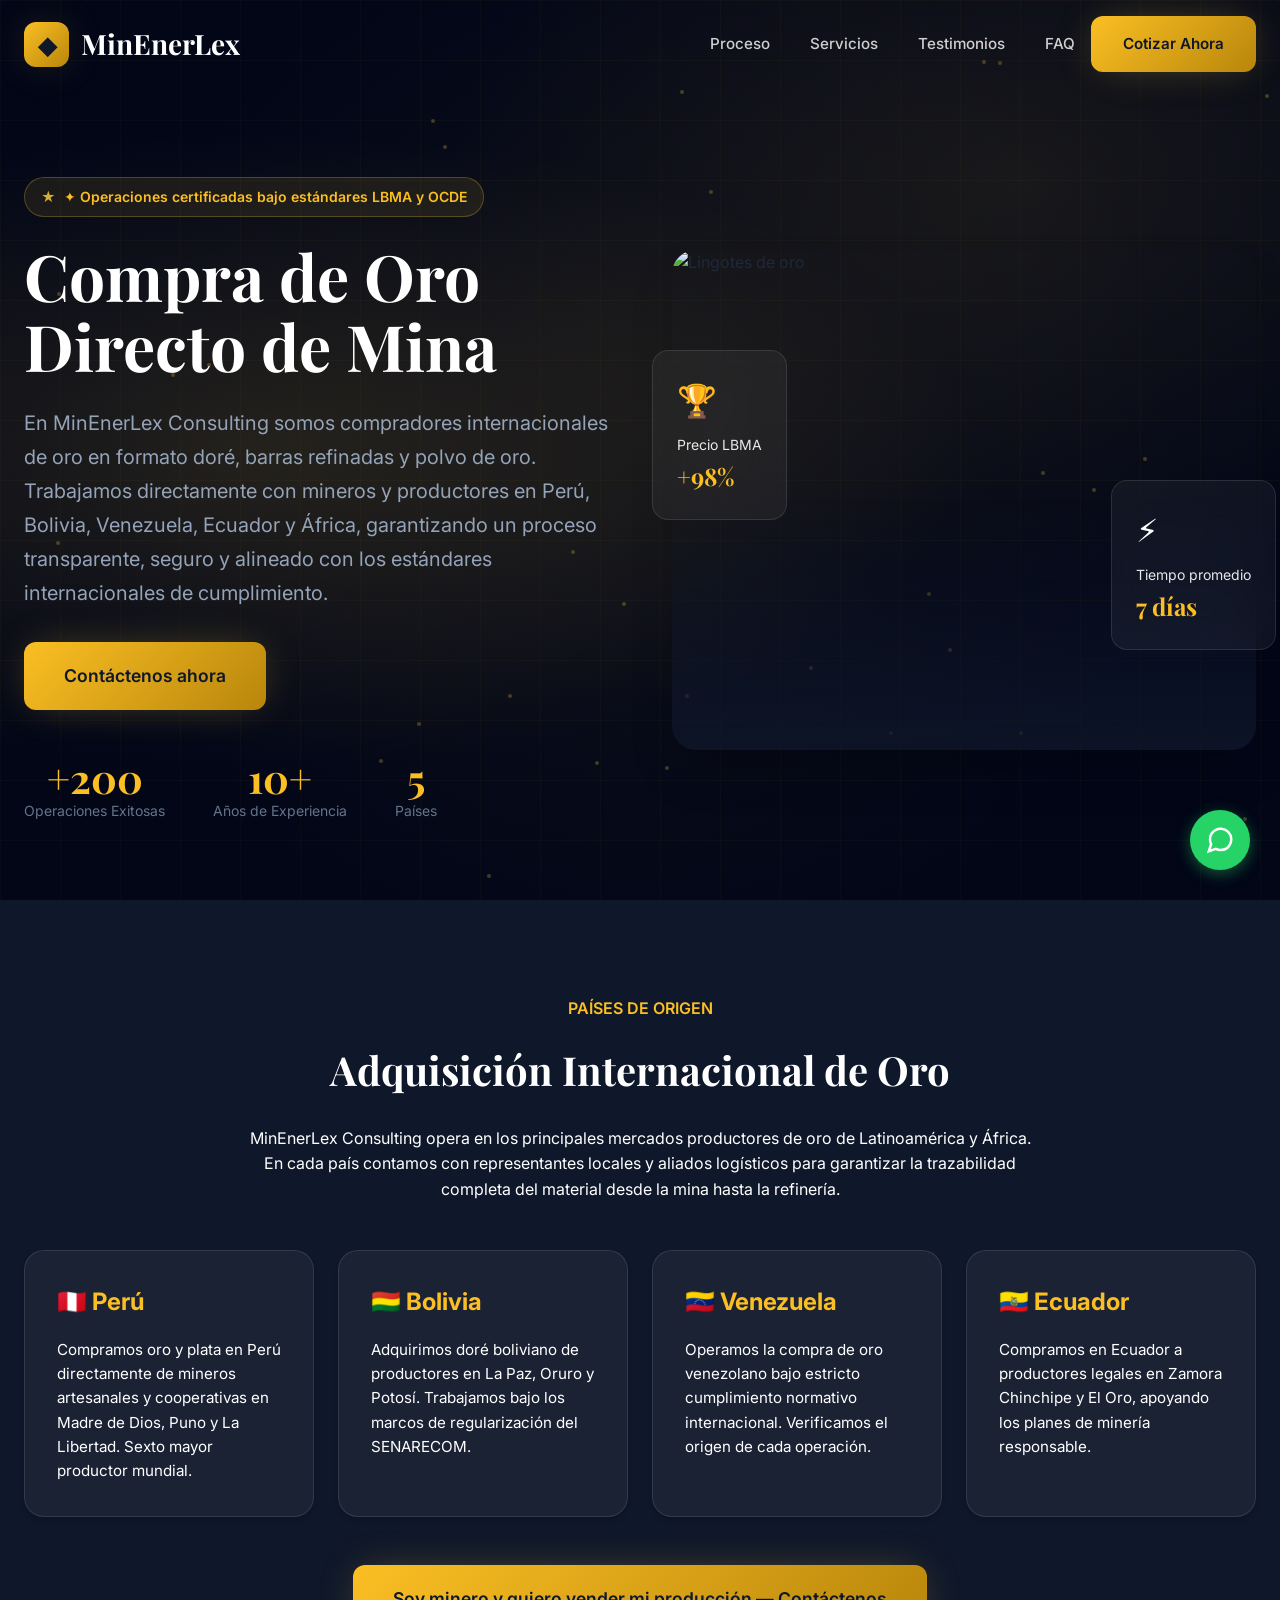
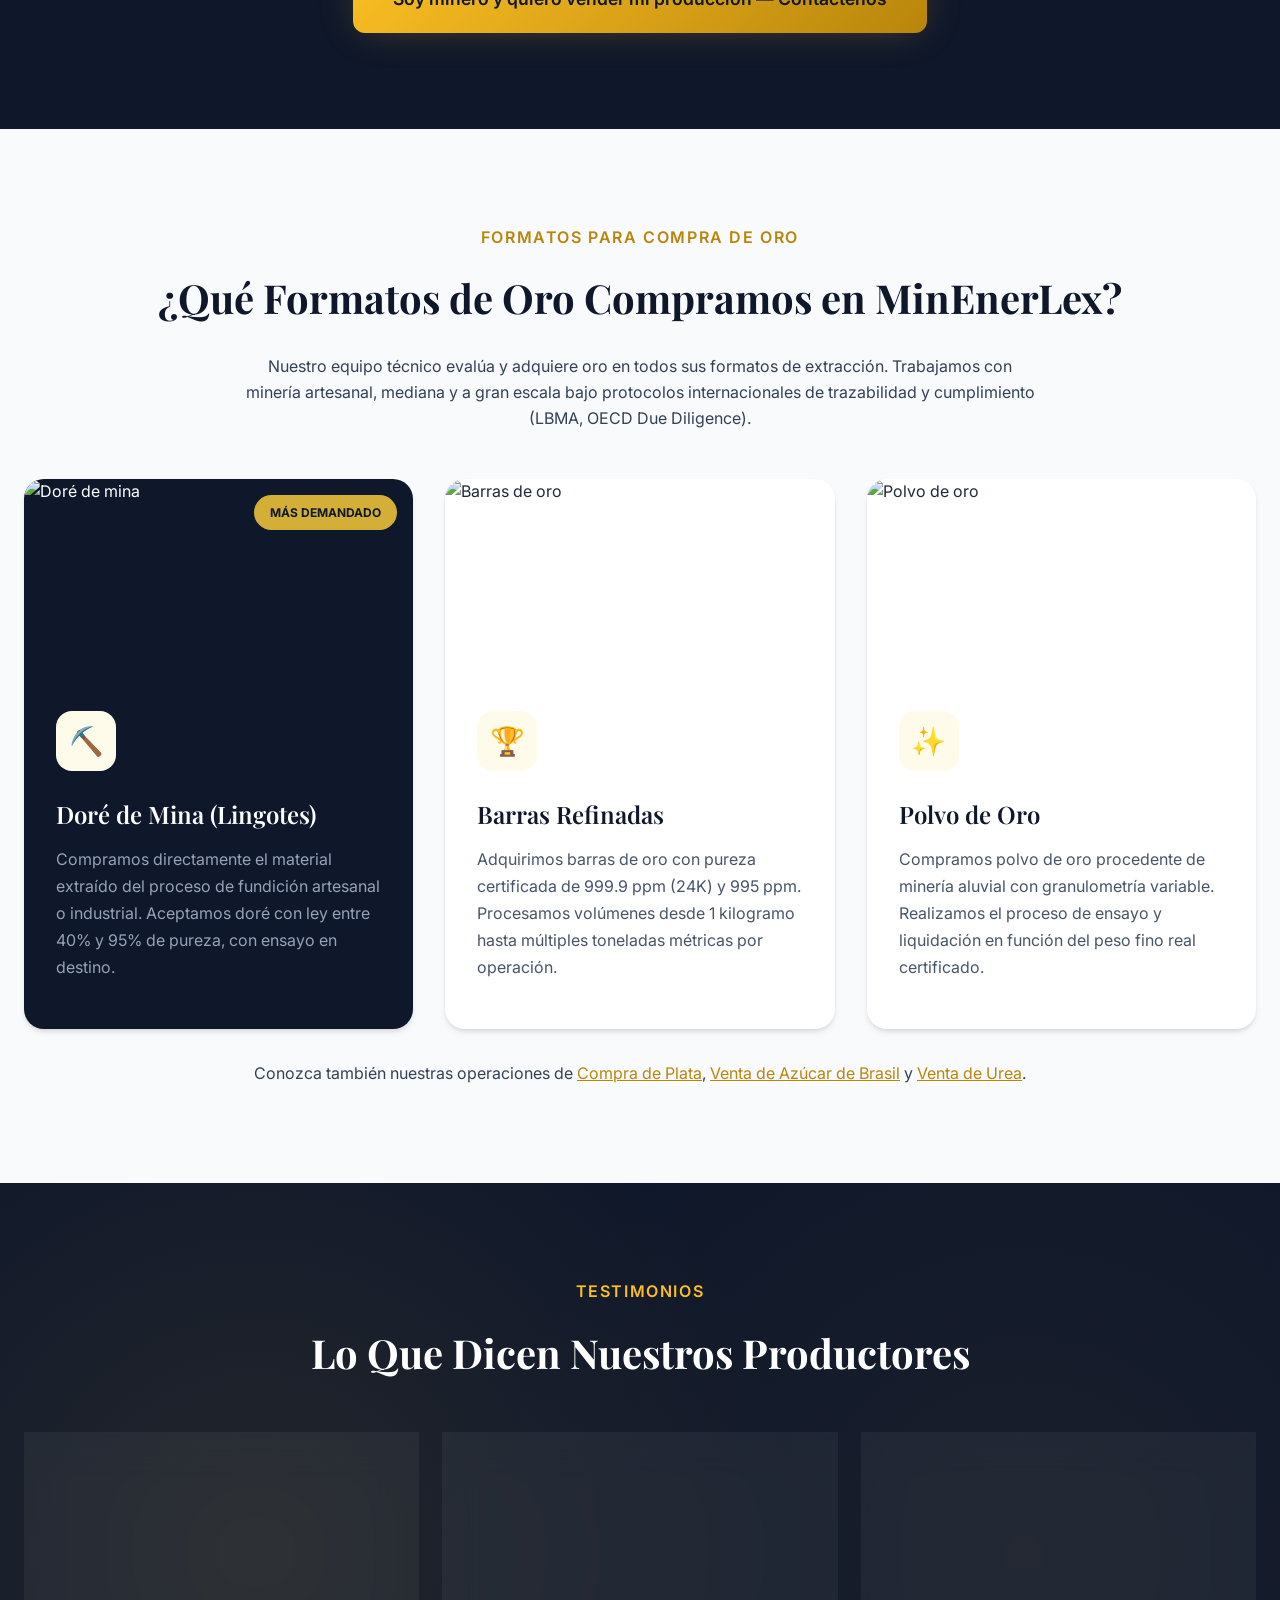
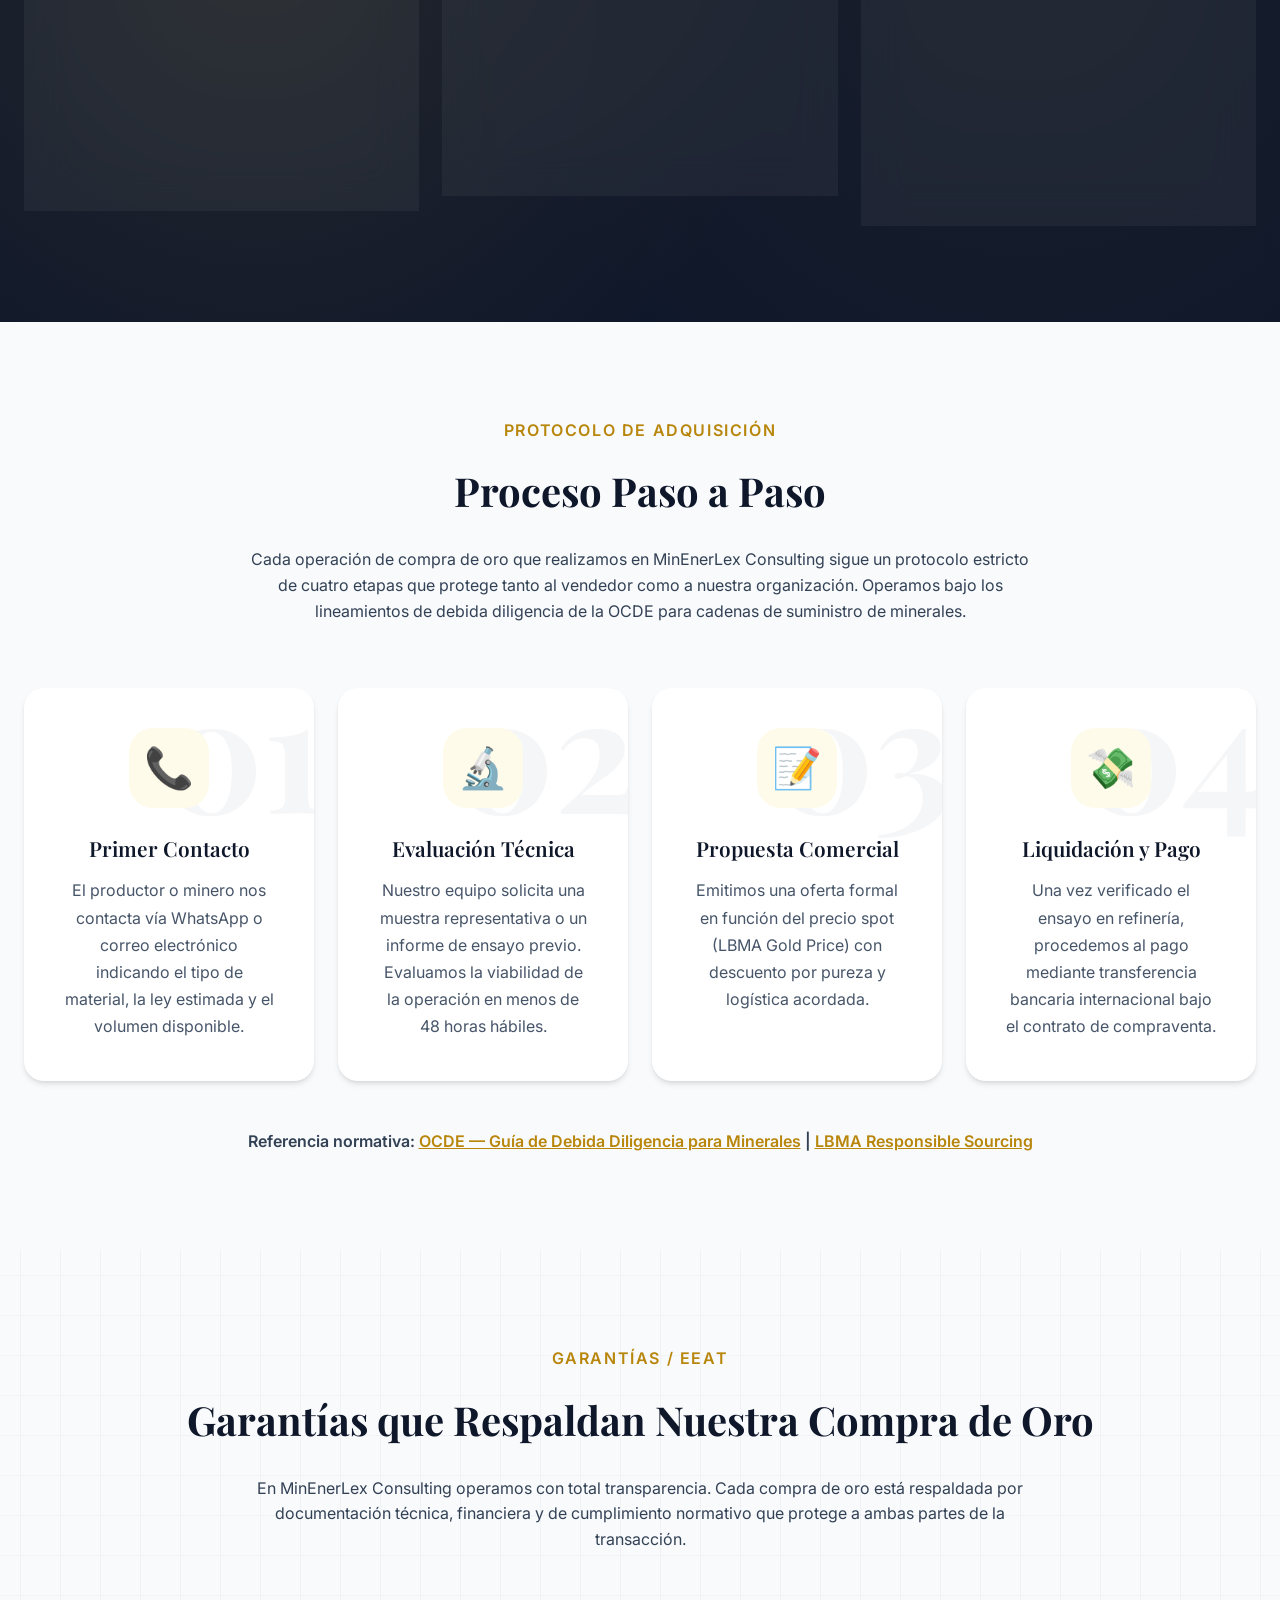
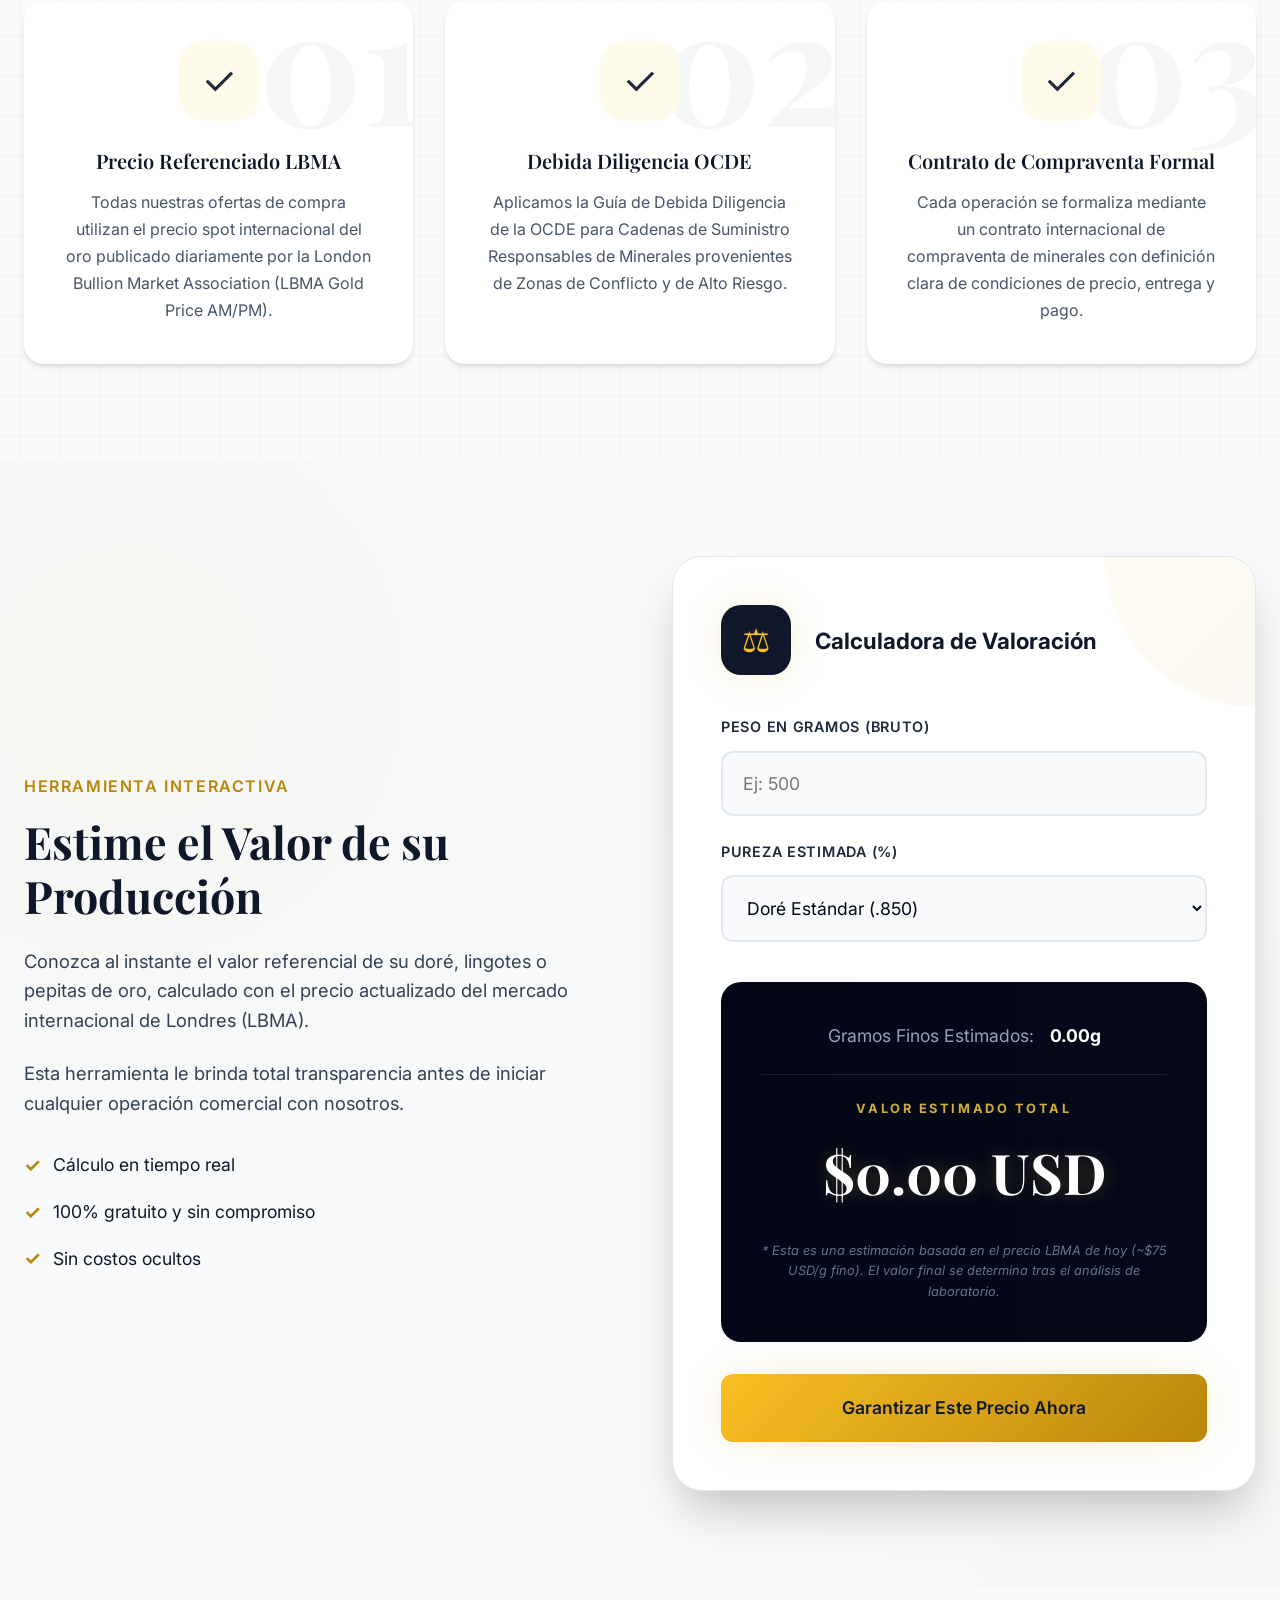
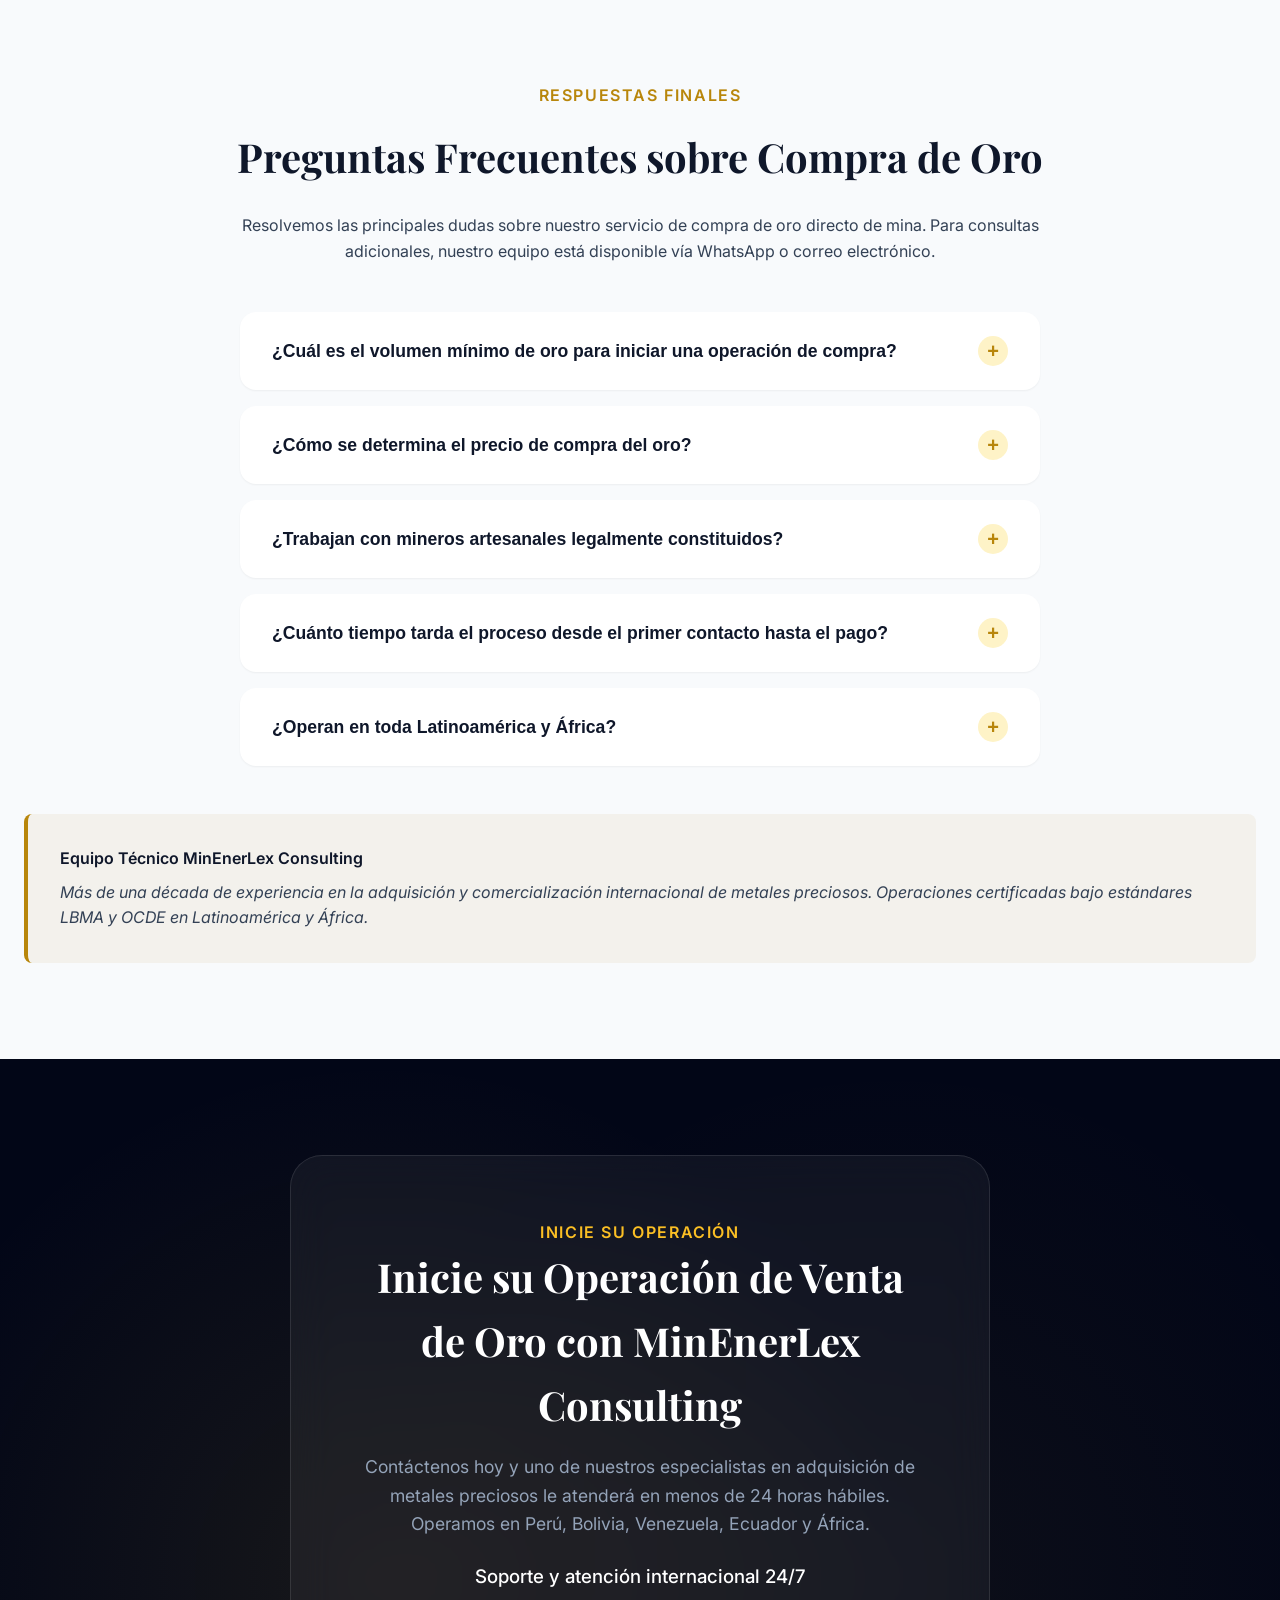
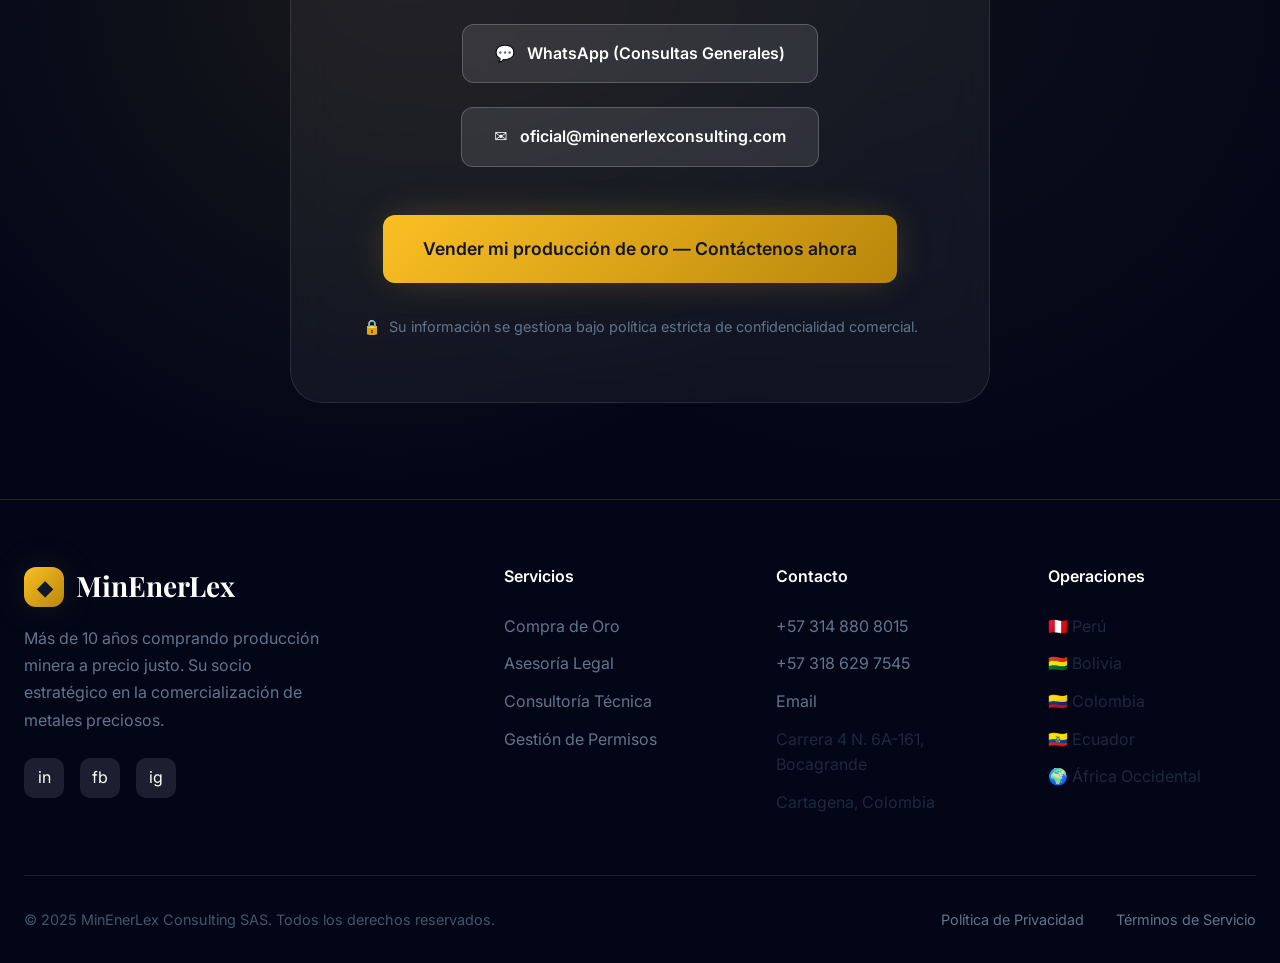
==== commit 69a9bb94: "UI: Fixed sticky underlines and implemented proper mobile menu structure" ====
--- a/index.html
+++ b/index.html
@@ -36,8 +36,13 @@
         <a href="#testimonios" class="nav-link">Testimonios</a>
         <a href="#faq" class="nav-link">FAQ</a>
       </nav>
-      <div style="flex: 1; display: flex; justify-content: flex-end;">
-        <a href="#contacto" class="btn btn-primary">Cotizar Ahora</a>
+      <div class="header-actions">
+        <a href="#contacto" class="btn btn-primary d-desktop">Cotizar Ahora</a>
+        <button class="menu-toggle" aria-label="Abrir menú">
+          <span></span>
+          <span></span>
+          <span></span>
+        </button>
       </div>
     </div>
   </header>
@@ -655,6 +660,22 @@
       observer.observe(el);
     });
 
+    // Mobile Menu Toggle
+    const menuToggle = document.querySelector('.menu-toggle');
+    const navDesktop = document.querySelector('.nav-desktop');
+    const body = document.body;
+
+    menuToggle.addEventListener('click', () => {
+      body.classList.toggle('mobile-menu-active');
+    });
+
+    // Close menu when clicking a link
+    document.querySelectorAll('.nav-link').forEach(link => {
+      link.addEventListener('click', () => {
+        body.classList.remove('mobile-menu-active');
+      });
+    });
+
     // Gold Calculator Logic
     function updateCalculation() {
       const weight = parseFloat(document.getElementById('gold-weight').value) || 0;
--- a/styles-v2.css
+++ b/styles-v2.css
@@ -86,6 +86,10 @@
   overflow-x: hidden;
 }
 
+a {
+  text-decoration: none;
+}
+
 img {
   max-width: 100%;
   height: auto;
@@ -290,6 +294,13 @@
   display: flex;
   align-items: center;
   justify-content: space-between;
+  gap: 1rem;
+}
+
+.header-actions {
+  display: flex;
+  align-items: center;
+  gap: 1rem;
 }
 
 .logo {
@@ -348,6 +359,38 @@
 
 .nav-link:hover::after {
   width: 100%;
+}
+
+/* Menu Toggle */
+.menu-toggle {
+  display: none;
+  flex-direction: column;
+  gap: 6px;
+  background: none;
+  border: none;
+  cursor: pointer;
+  padding: 5px;
+  z-index: 1100;
+}
+
+.menu-toggle span {
+  display: block;
+  width: 28px;
+  height: 2px;
+  background: var(--gold-400);
+  transition: all 0.3s ease;
+}
+
+.mobile-menu-active .menu-toggle span:nth-child(1) {
+  transform: translateY(8px) rotate(45deg);
+}
+
+.mobile-menu-active .menu-toggle span:nth-child(2) {
+  opacity: 0;
+}
+
+.mobile-menu-active .menu-toggle span:nth-child(3) {
+  transform: translateY(-8px) rotate(-45deg);
 }
 
 /* ----------------------------------------
@@ -1306,8 +1349,39 @@
     padding: 4rem 0;
   }
 
+  .d-desktop {
+    display: none !important;
+  }
+
+  .menu-toggle {
+    display: flex;
+  }
+
   .nav-desktop {
-    display: none;
+    position: fixed;
+    top: 0;
+    right: -100%;
+    width: 80%;
+    height: 100vh;
+    background: var(--navy-950);
+    flex-direction: column;
+    justify-content: center;
+    align-items: center;
+    gap: 2.5rem;
+    transition: all 0.5s var(--ease-out-expo);
+    z-index: 1050;
+    backdrop-filter: blur(20px);
+    border-left: 1px solid rgba(212, 175, 55, 0.2);
+  }
+
+  .mobile-menu-active .nav-desktop {
+    right: 0;
+    display: flex;
+  }
+
+  .nav-link {
+    font-size: 1.5rem;
+    color: white;
   }
 
   .cards-grid,
@@ -1361,6 +1435,7 @@
   .header-inner {
     flex-direction: row;
     justify-content: space-between;
+    height: 60px;
   }
 
   .logo span {
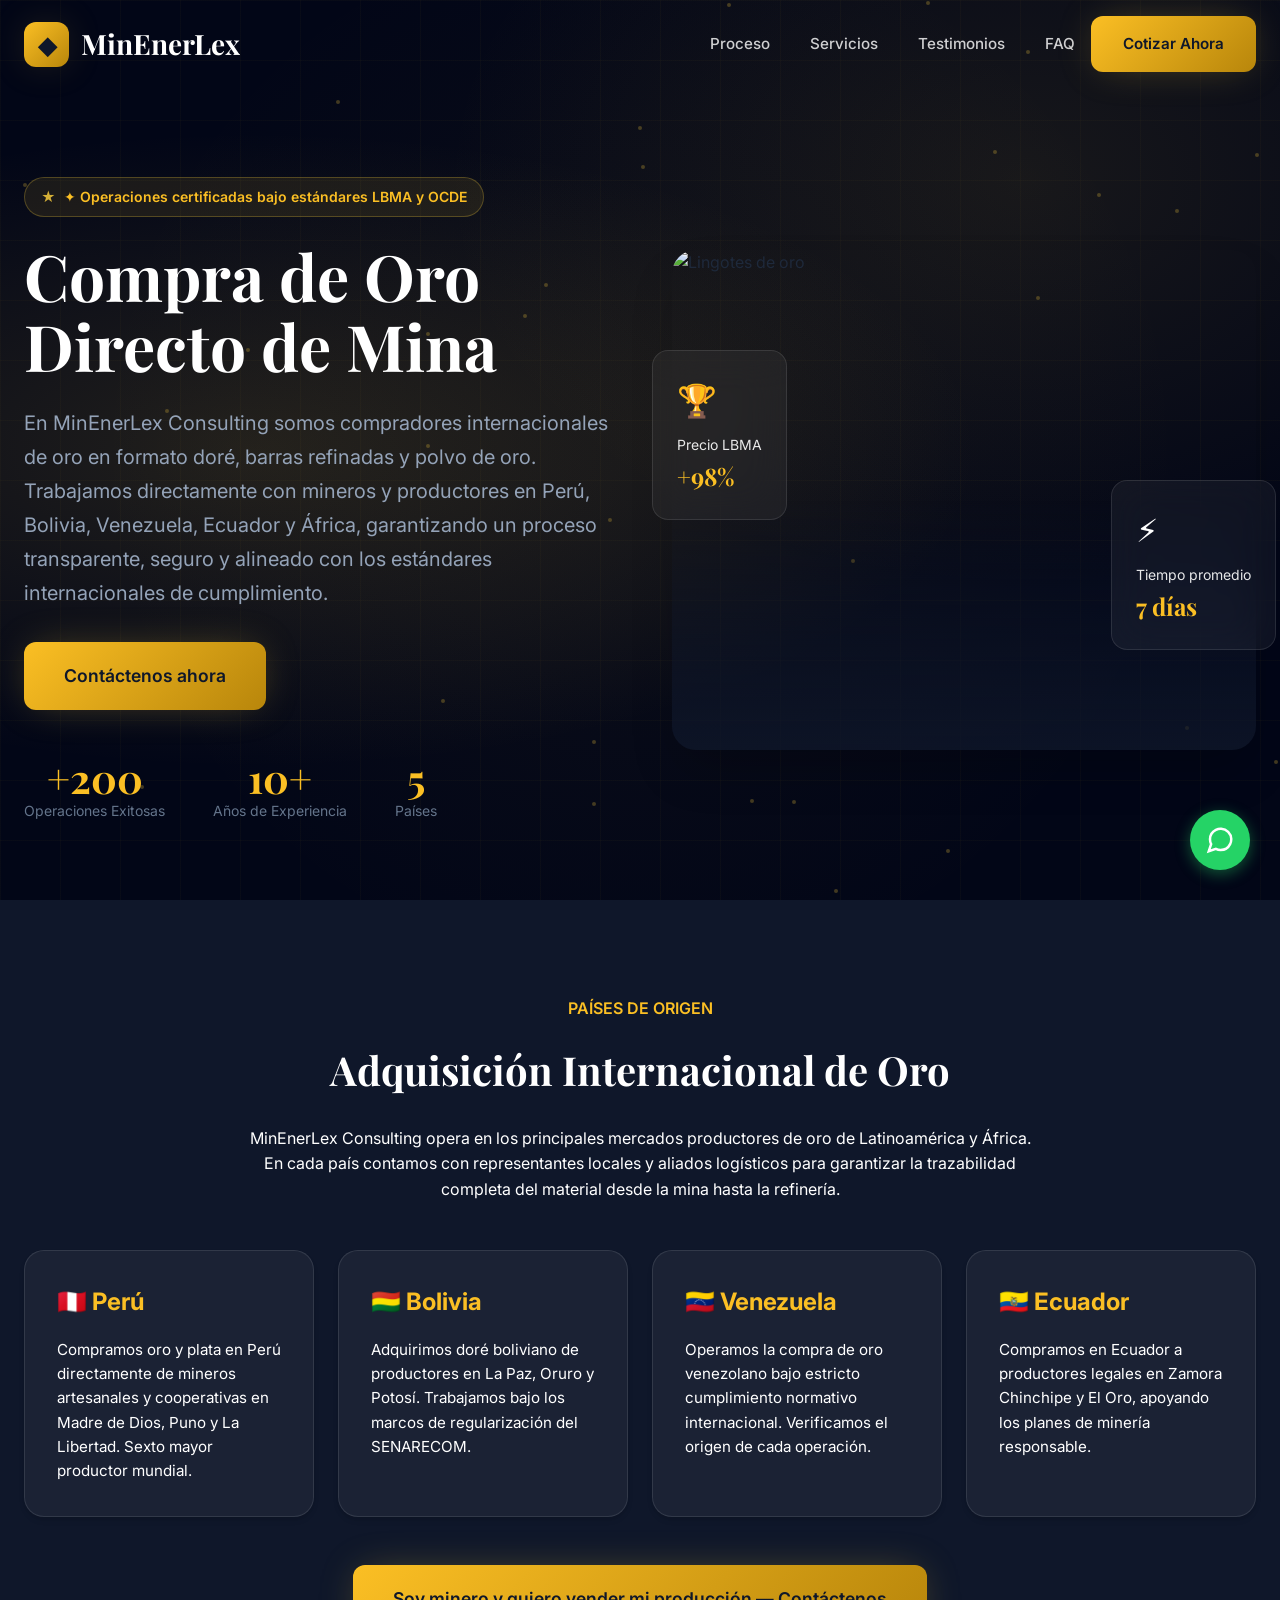
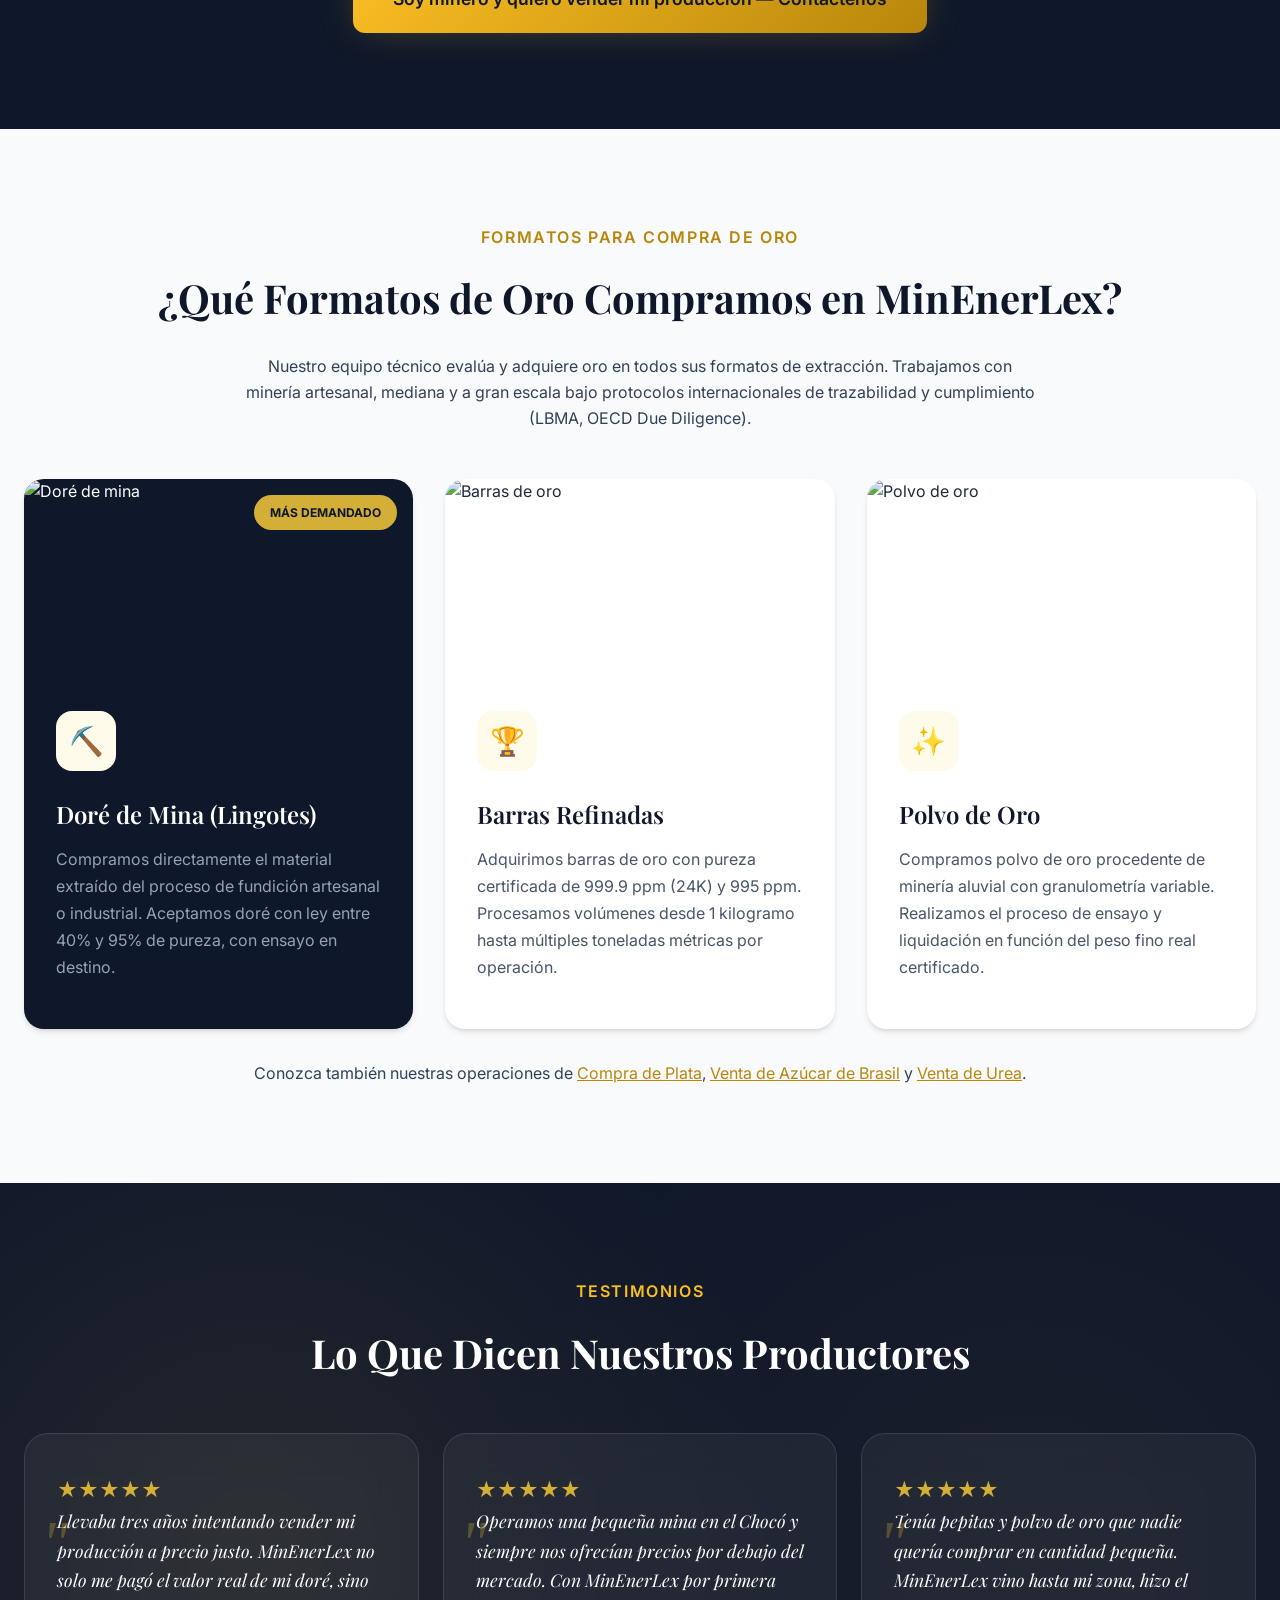
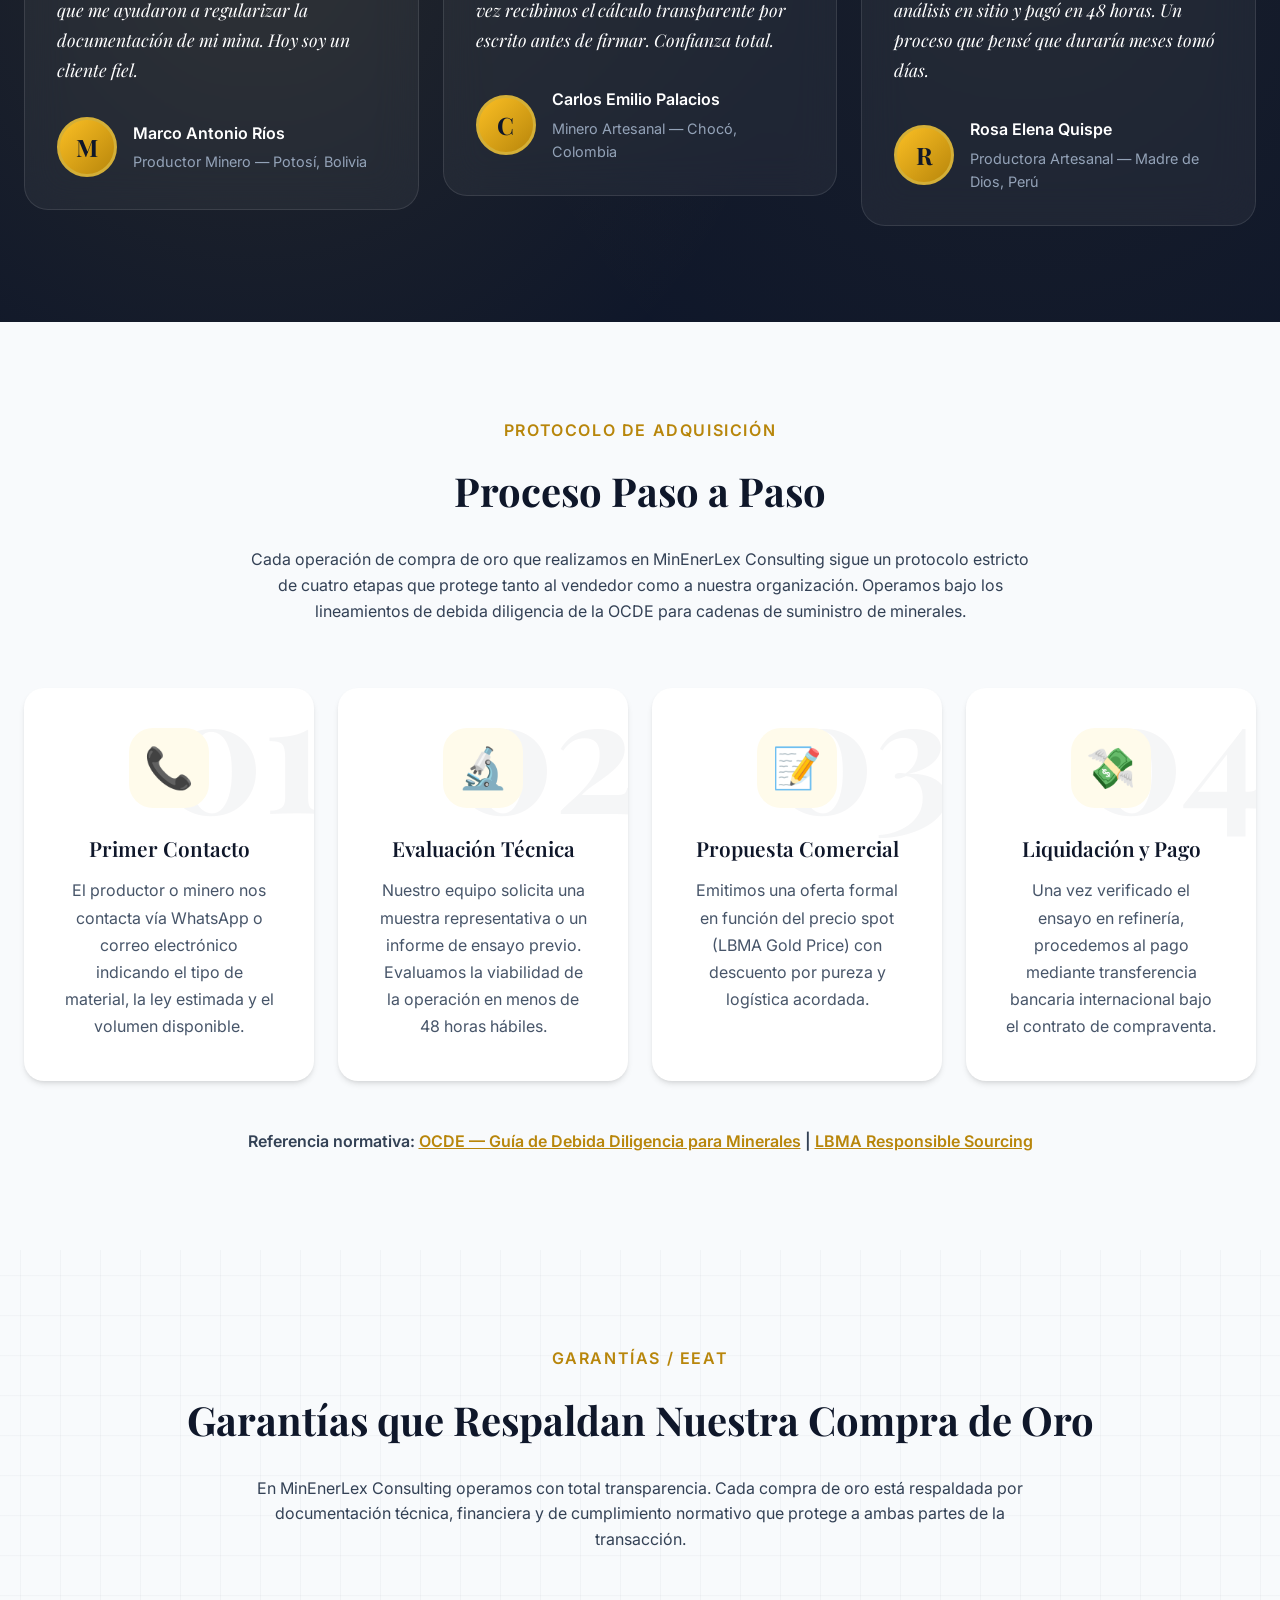
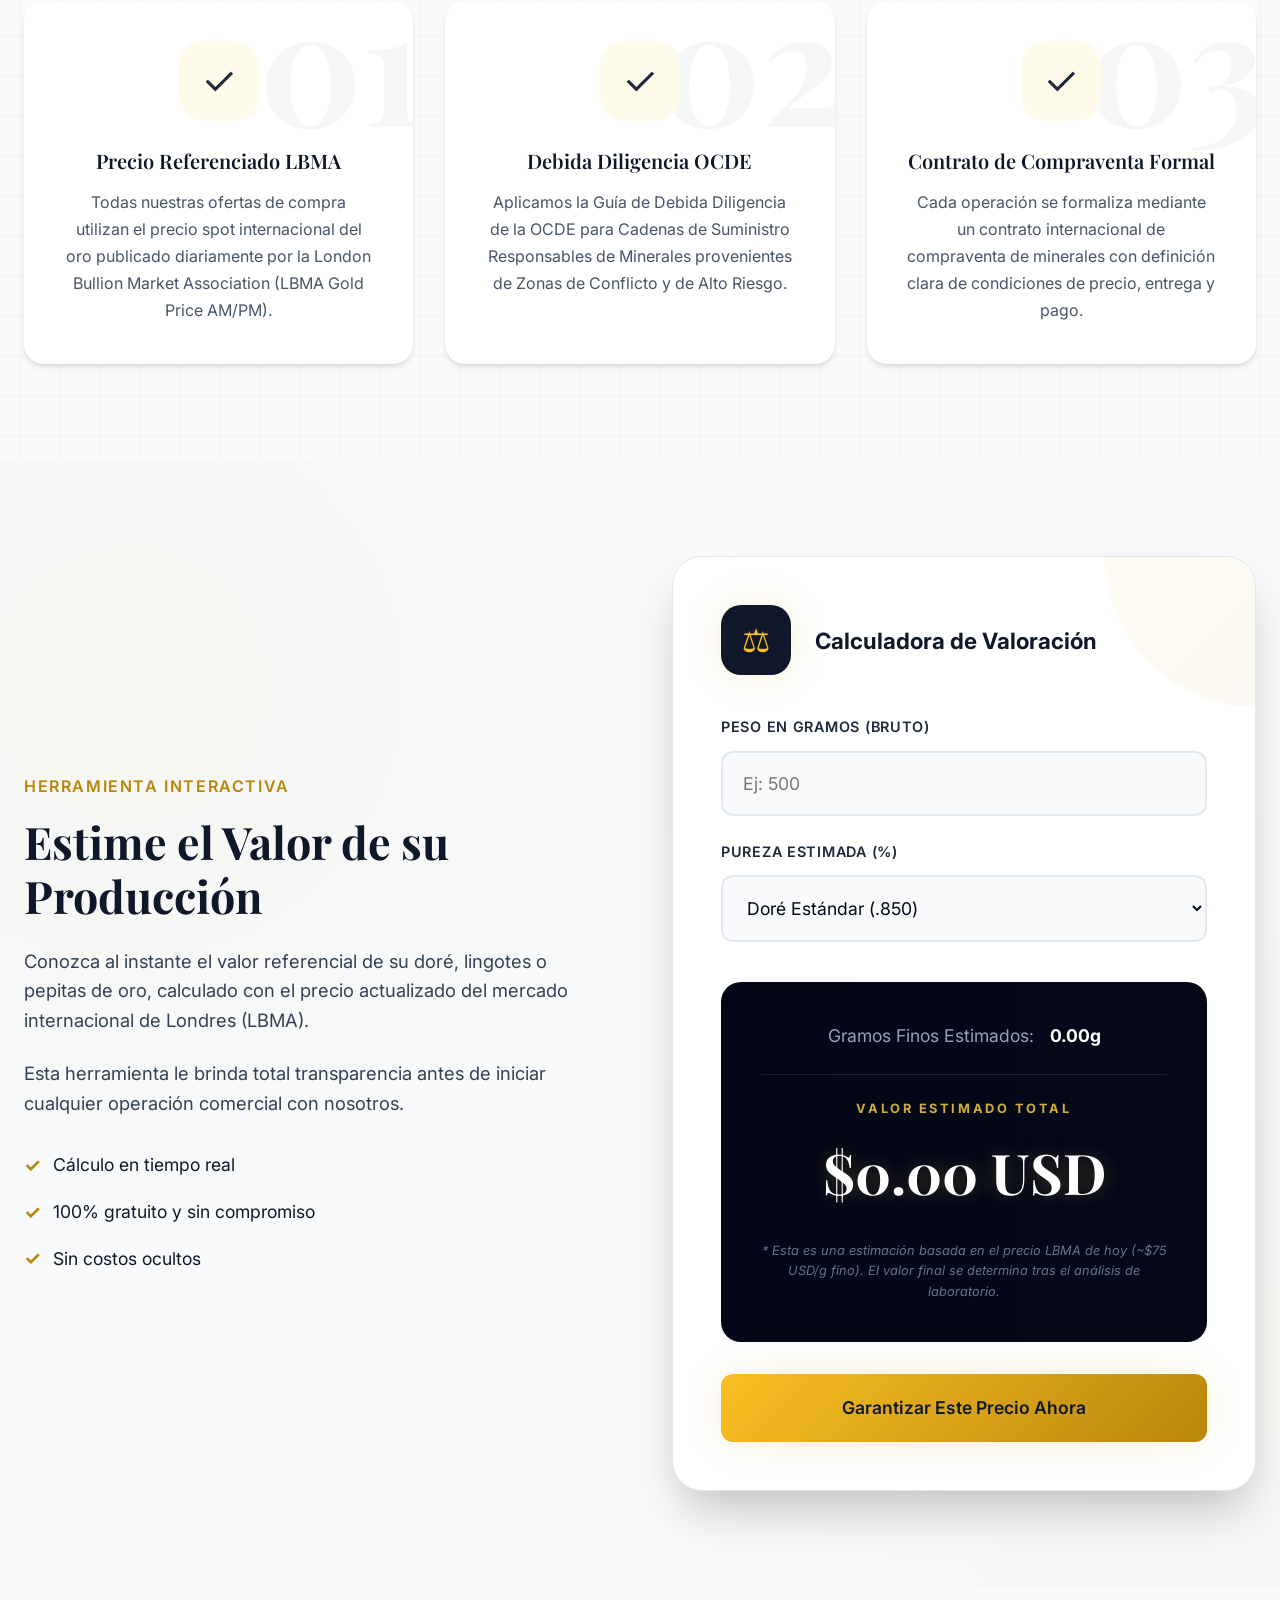
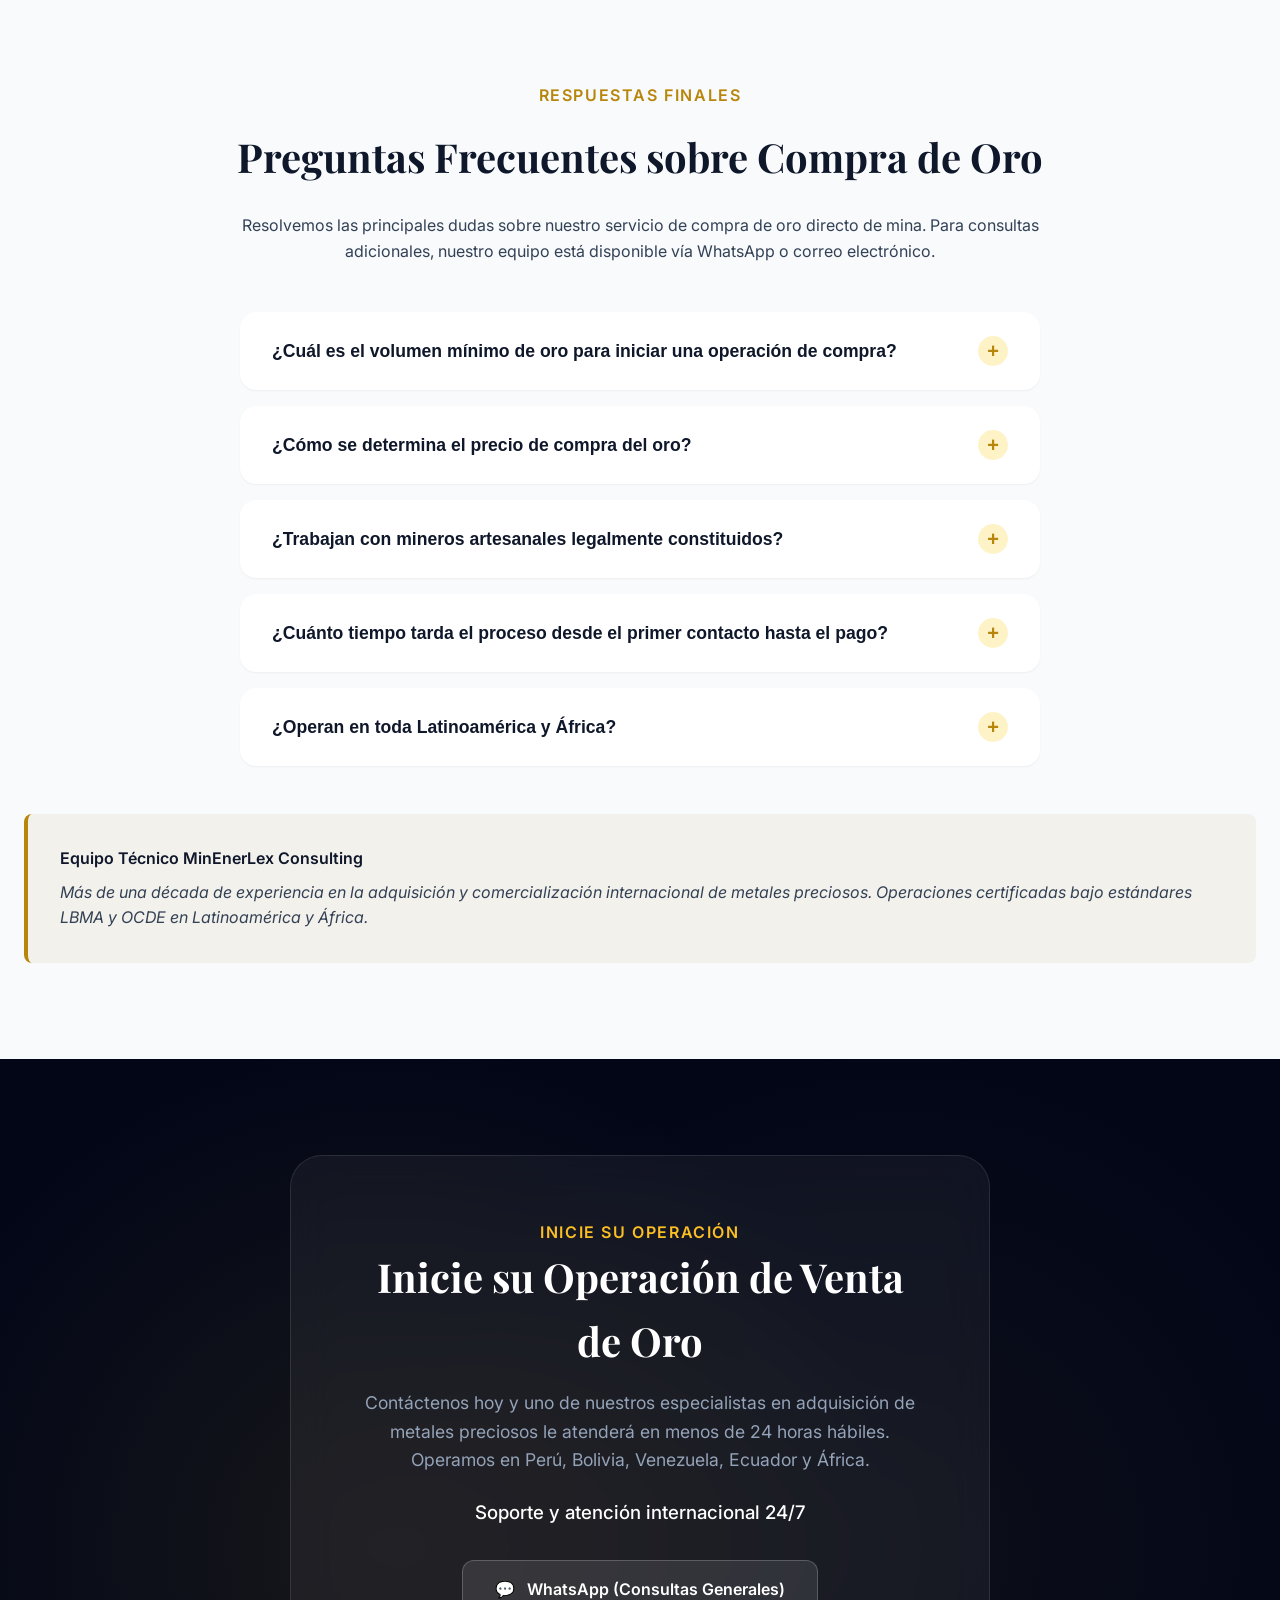
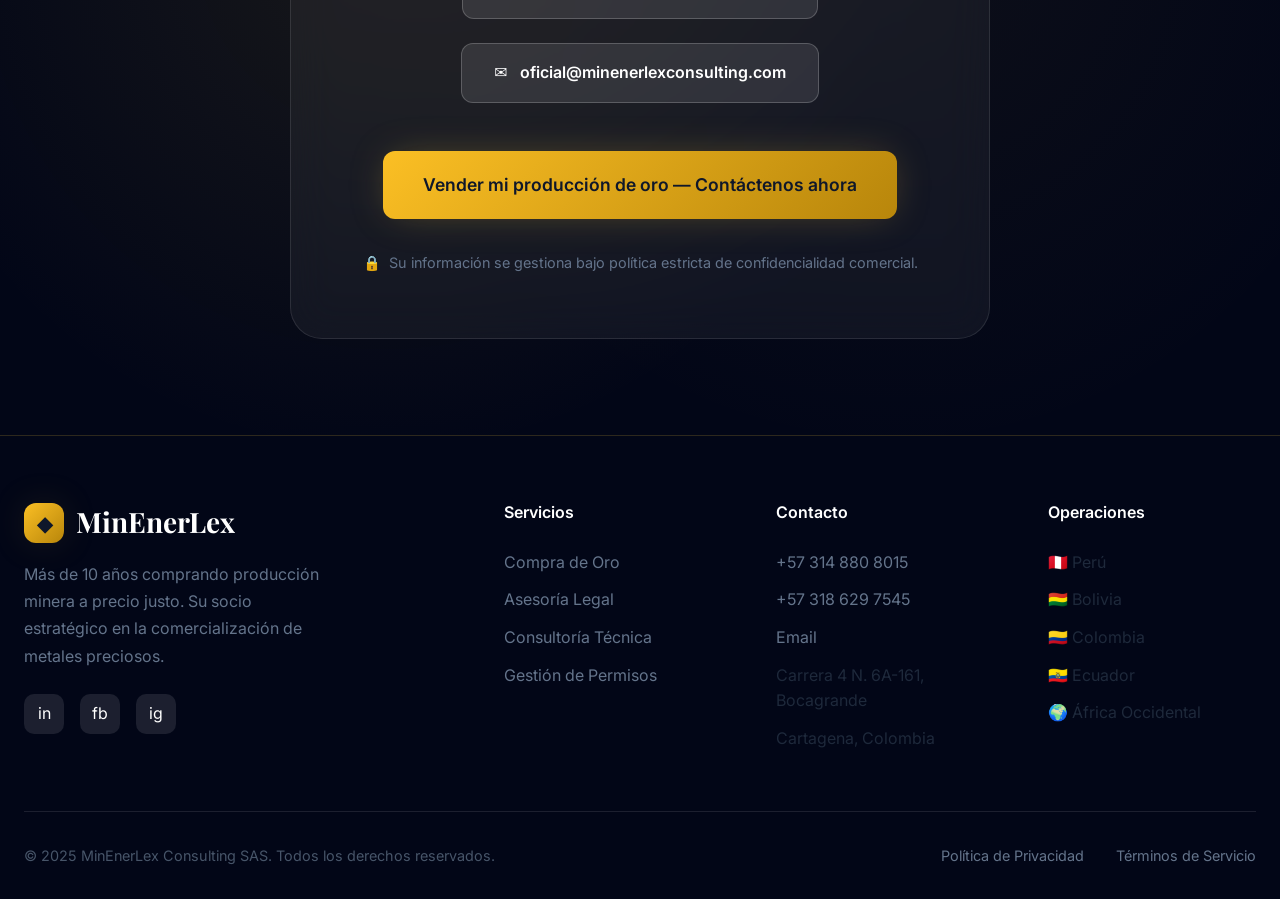
==== commit 58ec10ae: "UI: Fixed CTA section spacing and titles for 460px mobile view" ====
--- a/index.html
+++ b/index.html
@@ -497,7 +497,7 @@
     <div class="container" style="position: relative; z-index: 1;">
       <div class="cta-card">
         <span style="color: var(--gold-400); font-weight: 600; text-transform: uppercase; letter-spacing: 0.1em;">Inicie su Operación</span>
-        <h2 class="cta-title">Inicie su Operación de Venta de Oro con MinEnerLex Consulting</h2>
+        <h2 class="cta-title">Inicie su Operación de Venta de Oro</h2>
         <p class="cta-text" style="max-width: 700px; margin: 0 auto 1.5rem;">Contáctenos hoy y uno de nuestros especialistas en adquisición de metales preciosos le atenderá en menos de 24 horas hábiles. Operamos en Perú, Bolivia, Venezuela, Ecuador y África.</p>
 
         <h3 style="color: white; margin-bottom: 2rem; font-weight: 500; font-family: 'Inter', sans-serif;">Soporte y atención internacional 24/7</h3>
--- a/styles-v2.css
+++ b/styles-v2.css
@@ -1438,6 +1438,26 @@
     height: 60px;
   }
 
+  .cta-card {
+    padding: 2.5rem 1.5rem;
+    border-radius: 20px;
+  }
+
+  .cta-title {
+    font-size: 1.85rem;
+  }
+
+  .cta-contacts {
+    gap: 1rem;
+  }
+
+  .cta-contact-btn {
+    padding: 0.85rem 1rem;
+    font-size: 0.9rem;
+    width: 100%;
+    justify-content: center;
+  }
+
   .logo span {
     font-size: 1.4rem;
   }
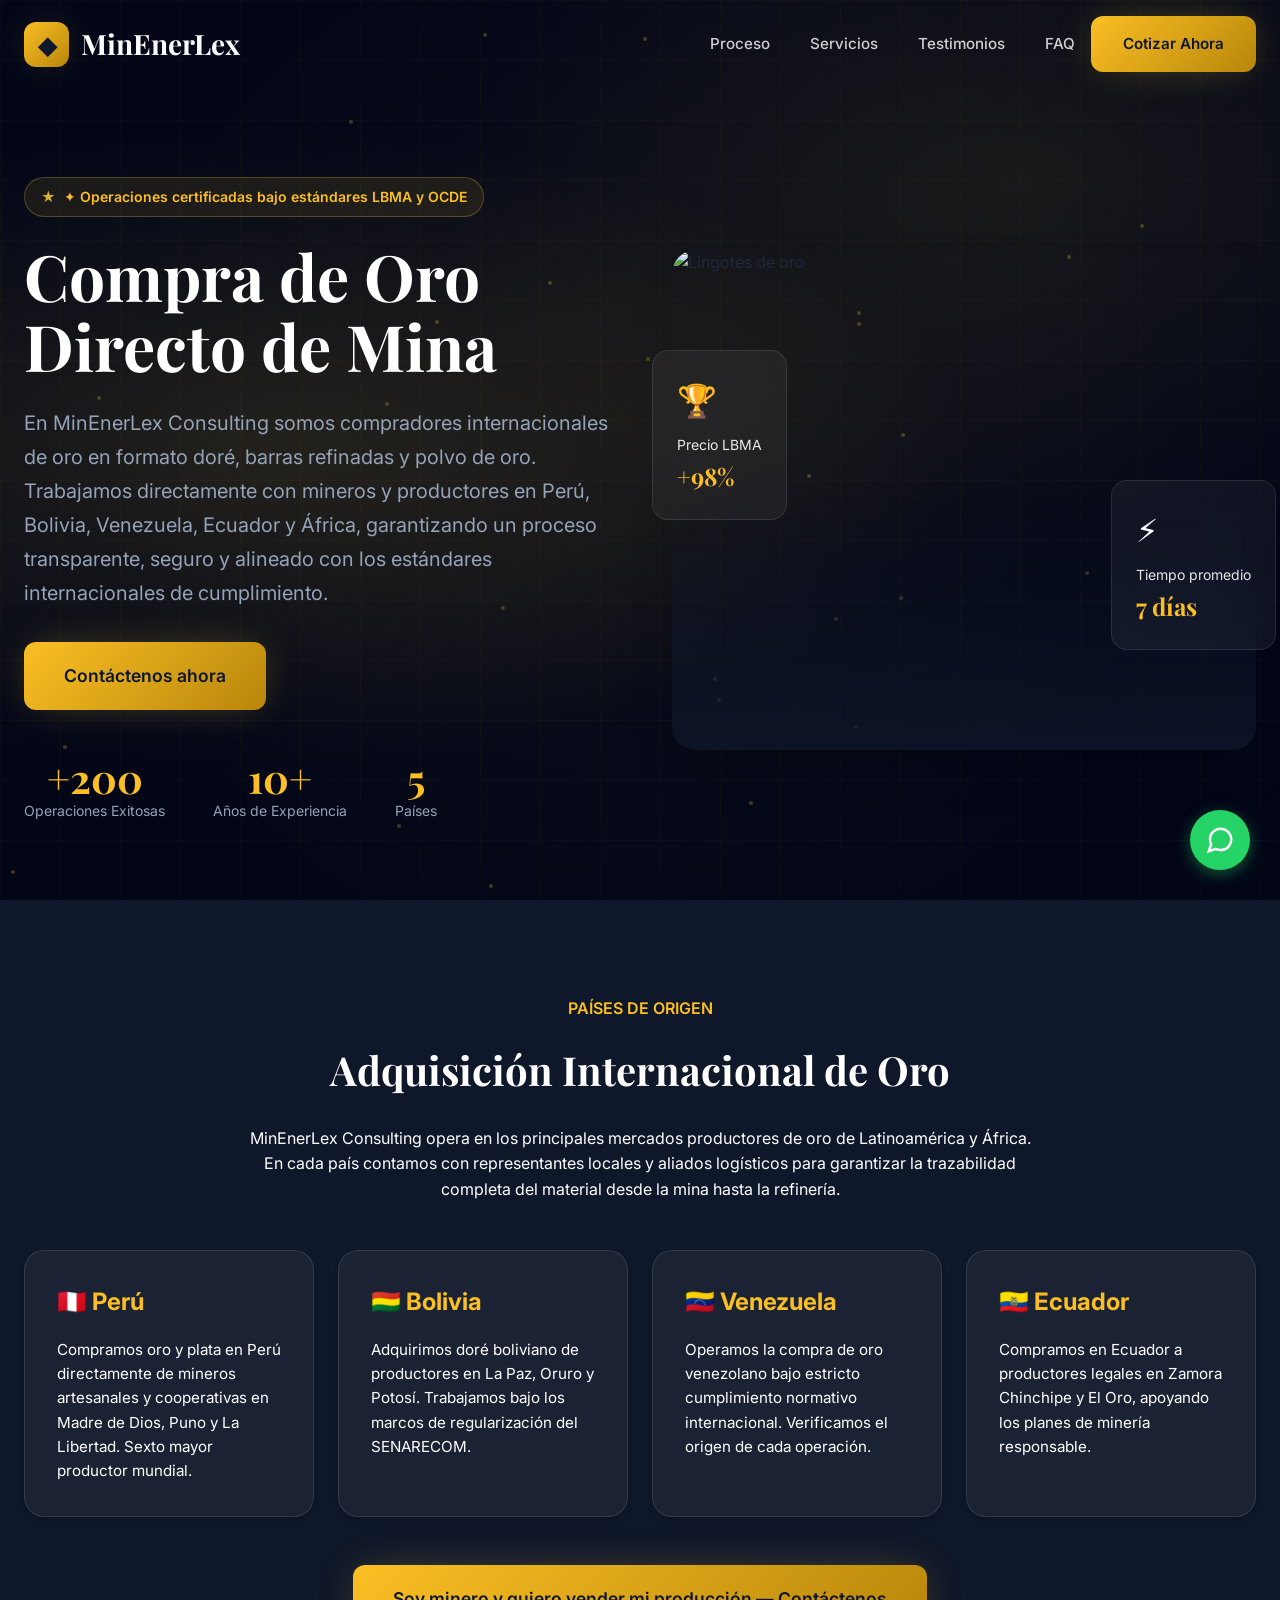
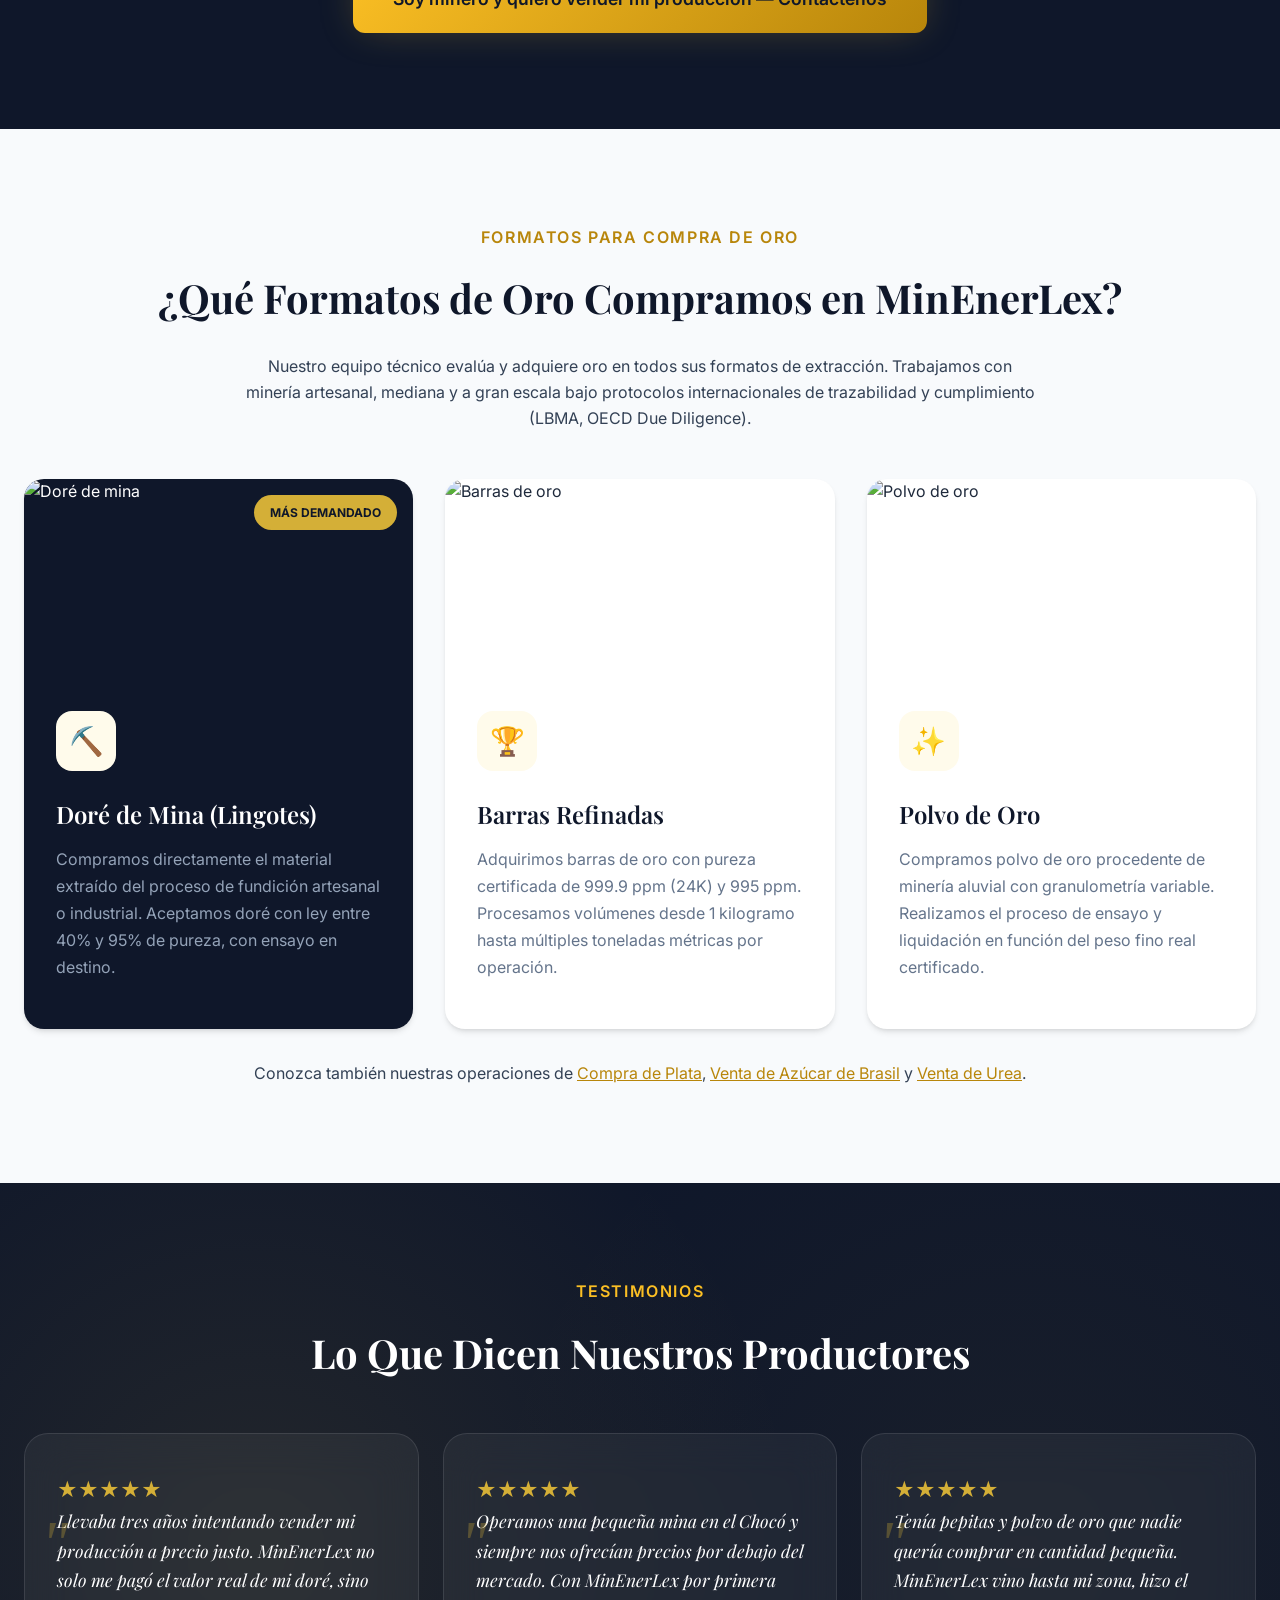
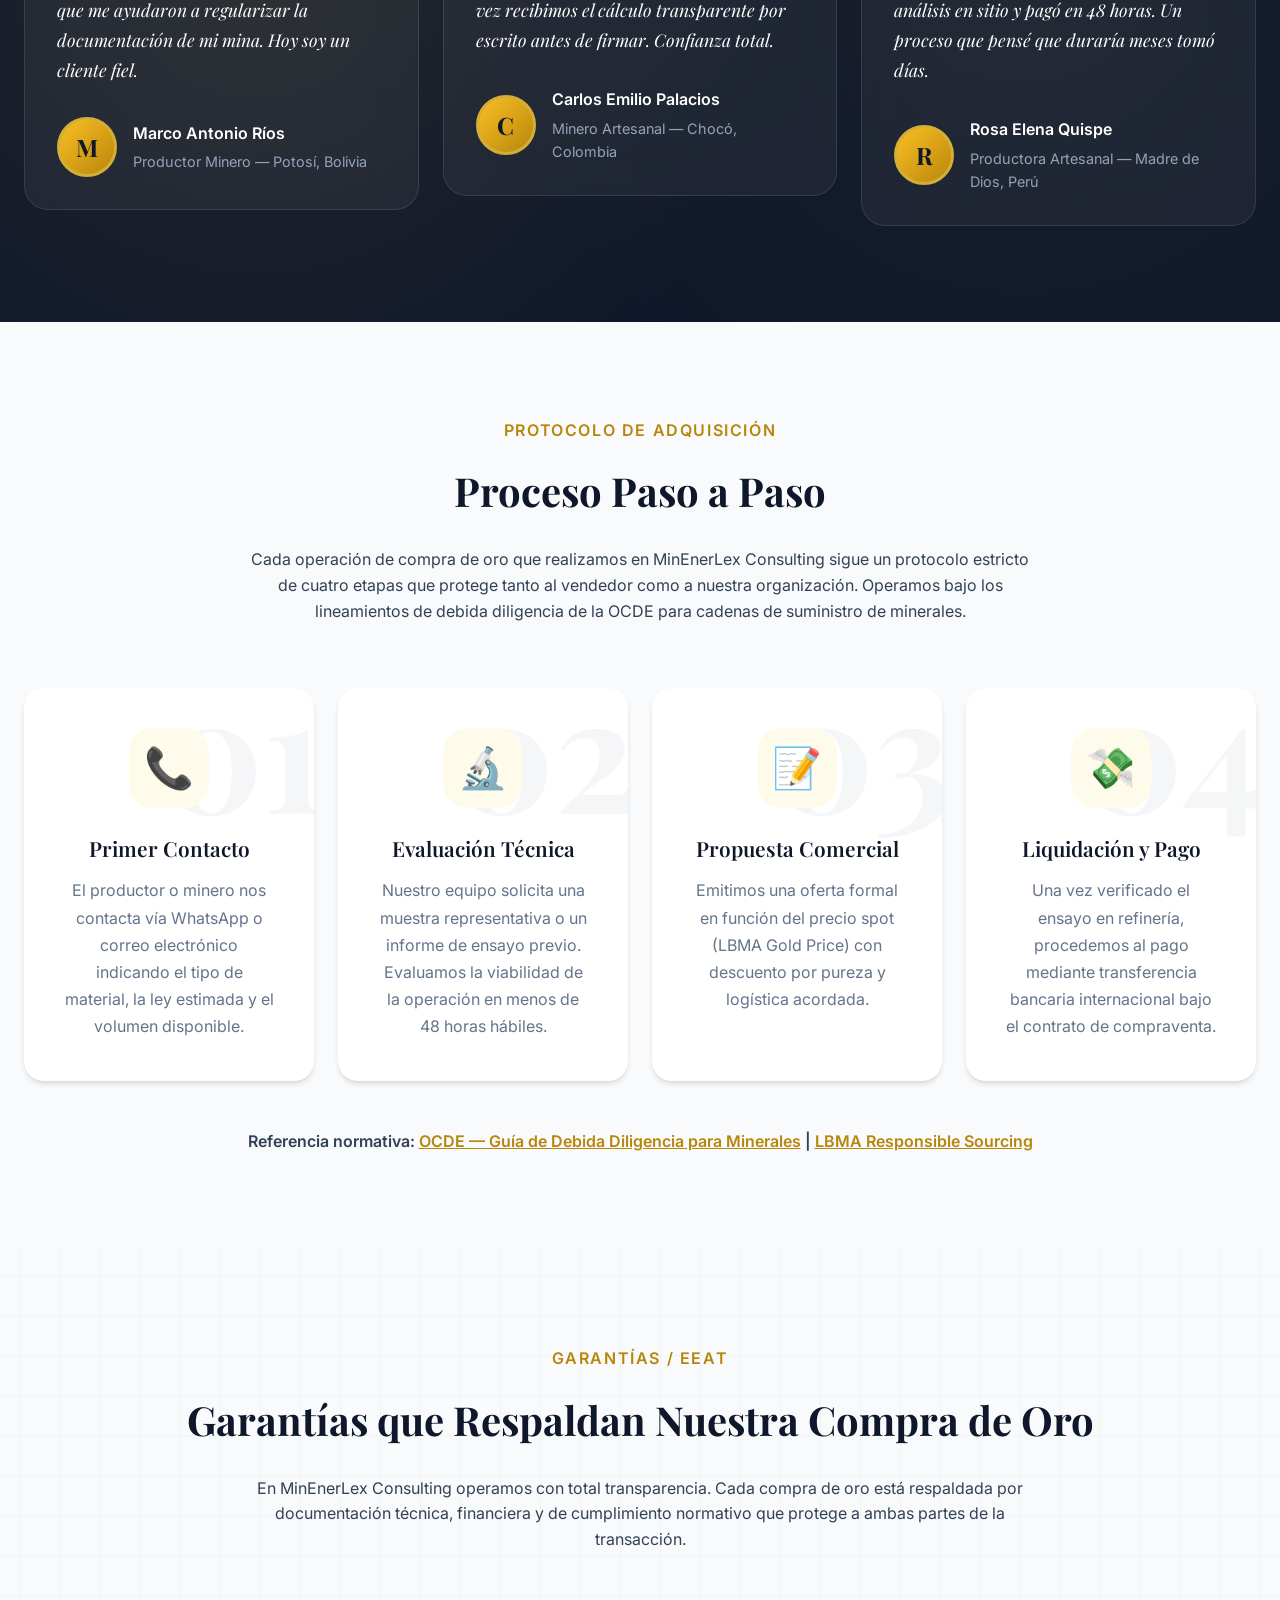
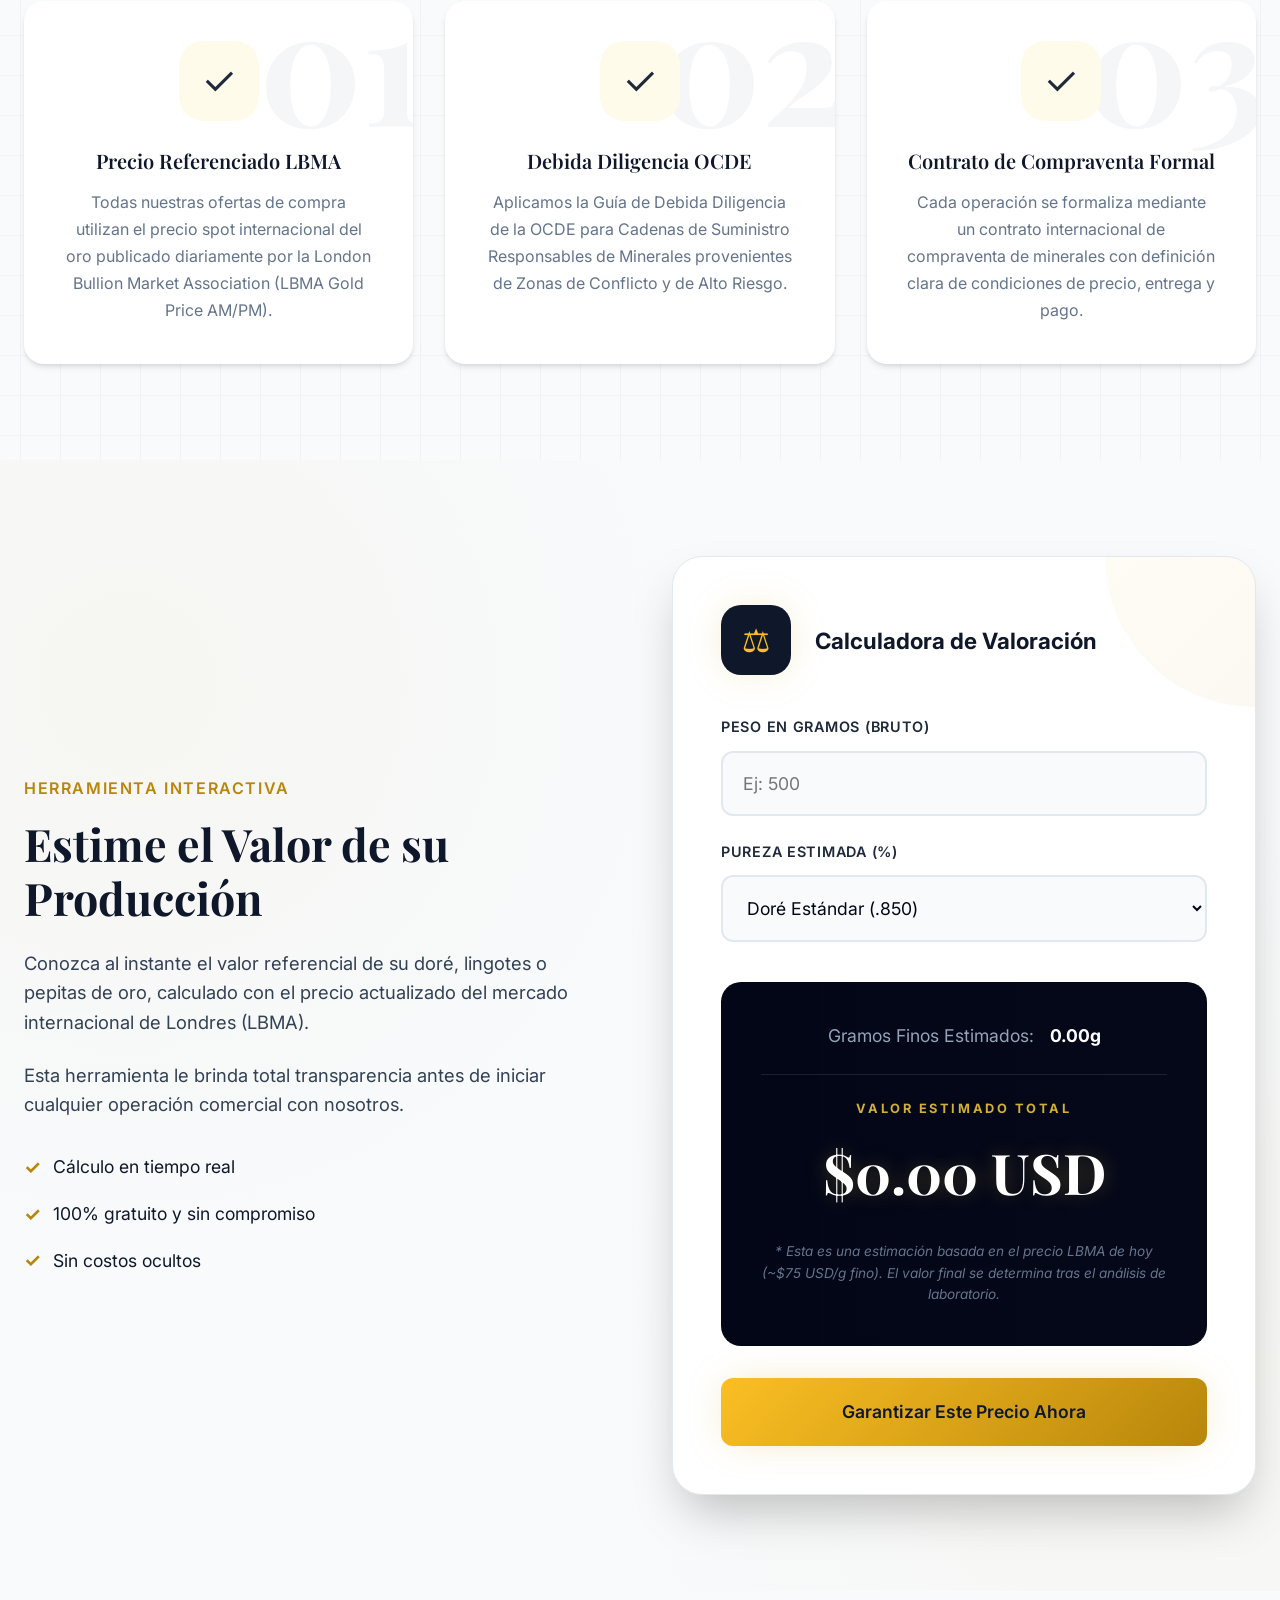
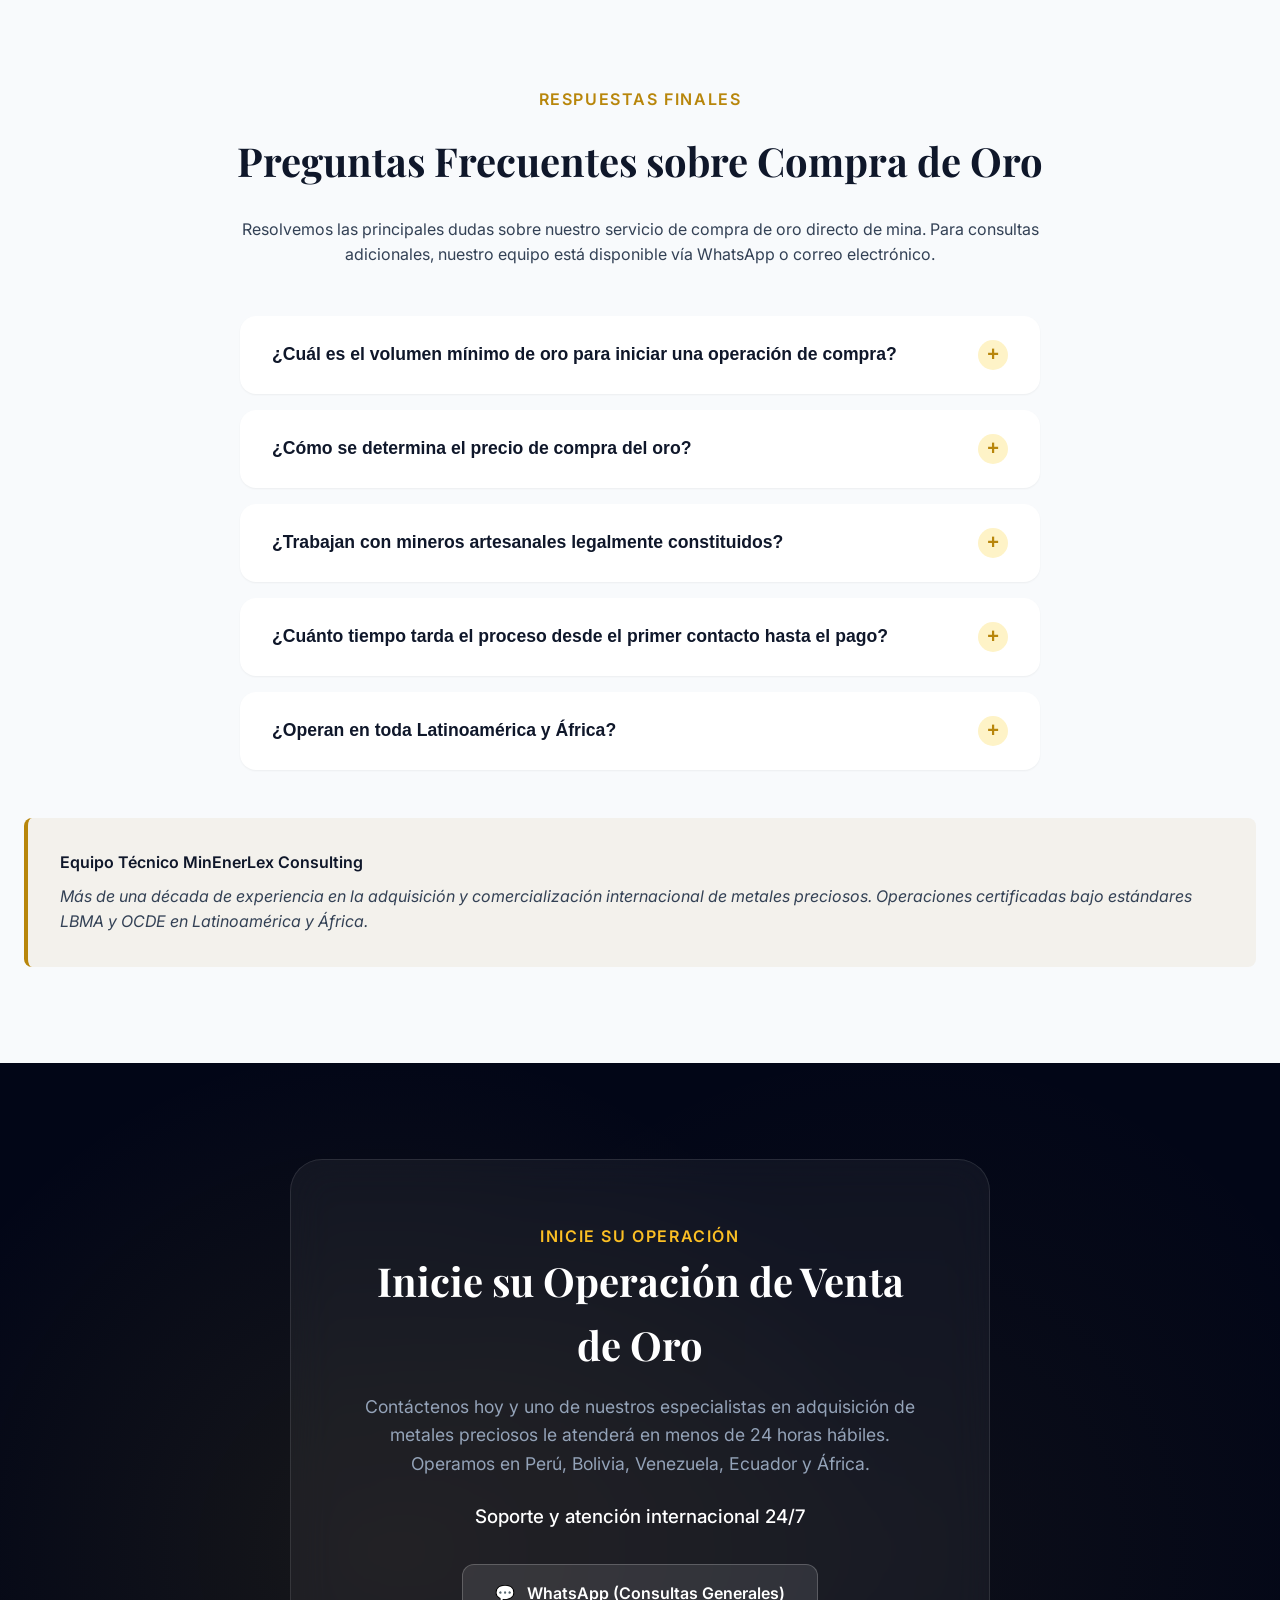
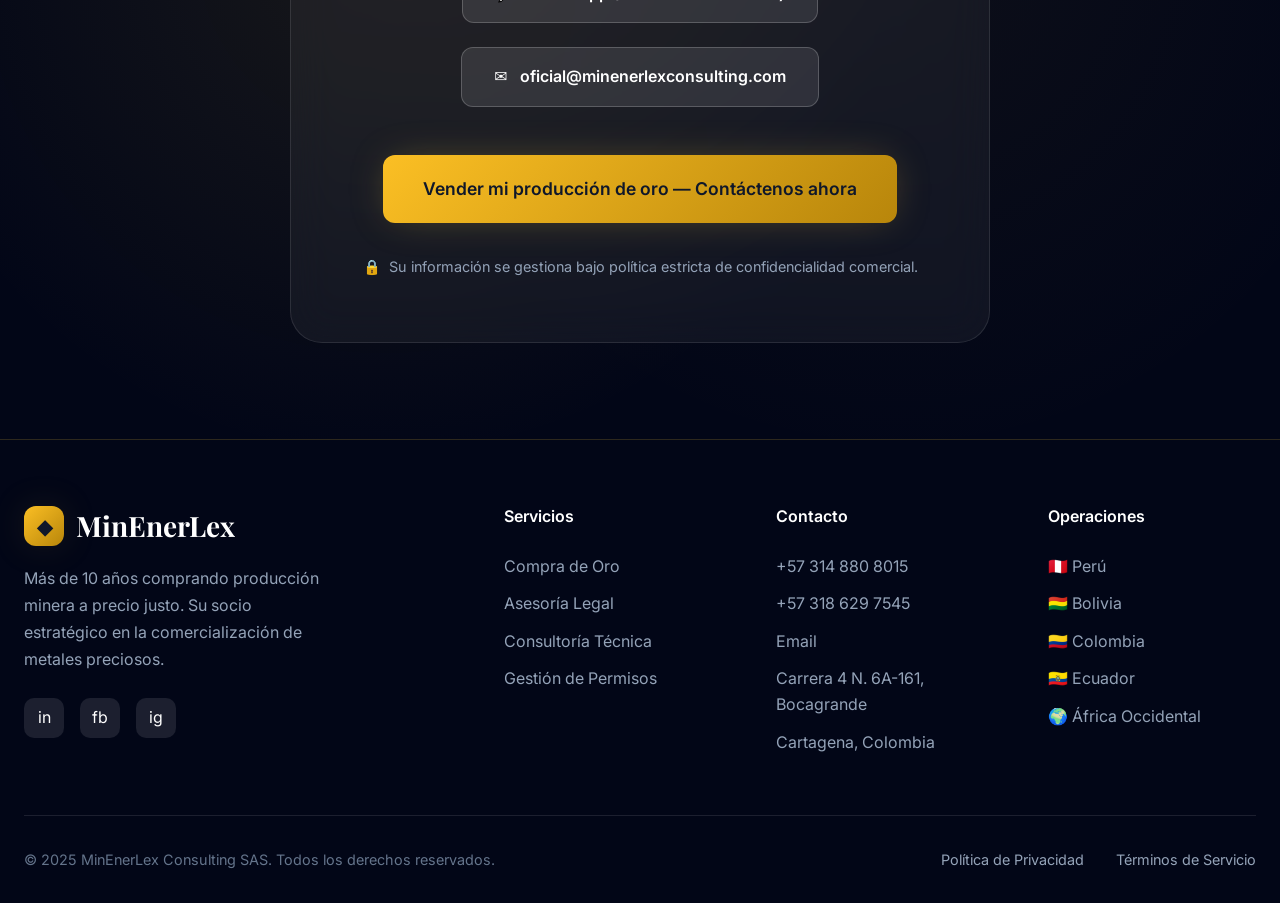
==== commit 2b7bd96e: "SEO: Implemented requested slug /compra-de-oro-en-mina via vercel configurations" ====
--- a/index.html
+++ b/index.html
@@ -11,7 +11,8 @@
   <meta property="og:title" content="Compra de Oro Directo de Mina | MinEnerLex Consulting">
   <meta property="og:description" content="Especialistas en la compra de oro directo de mina (doré, barras y polvo). Operamos en Perú, Bolivia, Venezuela, Ecuador y África con precio LBMA. Contáctenos.">
   <meta property="og:image" content="https://images.unsplash.com/photo-1610375461246-83df859d849d?w=1200&h=630&fit=crop">
-  <meta property="og:url" content="https://minenerlexconsulting.com/">
+  <meta property="og:url" content="https://minenerlex-redesign.vercel.app/compra-de-oro-en-mina">
+  <link rel="canonical" href="https://minenerlex-redesign.vercel.app/compra-de-oro-en-mina">
   <meta property="og:locale" content="es_CO">
   <meta name="twitter:card" content="summary_large_image">
 
--- a/styles-v2.css
+++ b/styles-v2.css
@@ -33,8 +33,8 @@
   --gray-200: #E2E8F0;
   --gray-300: #CBD5E1;
   --gray-400: #94A3B8;
-  --gray-500: #64748B;
-  --gray-600: #475569;
+  --gray-500: #94A3B8; /* Lighter for accessibility on dark bg */
+  --gray-600: #64748B;
   --gray-700: #334155;
   --gray-800: #1E293B;
   --gray-900: #0F172A;
@@ -76,6 +76,7 @@
 html {
   scroll-behavior: smooth;
   font-size: 16px;
+  overflow-x: hidden;
 }
 
 body {
@@ -1255,10 +1256,11 @@
 
 .footer-links li {
   margin-bottom: 0.75rem;
+  color: var(--gray-400);
 }
 
 .footer-links a {
-  color: var(--gray-500);
+  color: var(--gray-400);
   text-decoration: none;
   transition: color 0.3s;
 }
@@ -1288,7 +1290,7 @@
 }
 
 .footer-legal a {
-  color: var(--gray-500);
+  color: var(--gray-400);
   font-size: 0.9rem;
   text-decoration: none;
   transition: color 0.3s;
@@ -1415,8 +1417,19 @@
     align-items: center;
   }
 
+  .container {
+    padding: 0 1rem;
+  }
+
   .hero-actions .btn {
     width: 100%;
+    white-space: normal;
+    padding: 1.25rem 1.5rem;
+  }
+
+  .btn-lg {
+    padding: 1rem 1.25rem !important;
+    font-size: 1rem !important;
   }
 
   .floating-whatsapp {
@@ -1675,8 +1688,8 @@
 
 .result-note {
   margin-top: 1.5rem;
-  font-size: 0.8rem;
-  color: var(--gray-500);
+  font-size: 0.85rem;
+  color: var(--gray-600);
   font-style: italic;
 }
 
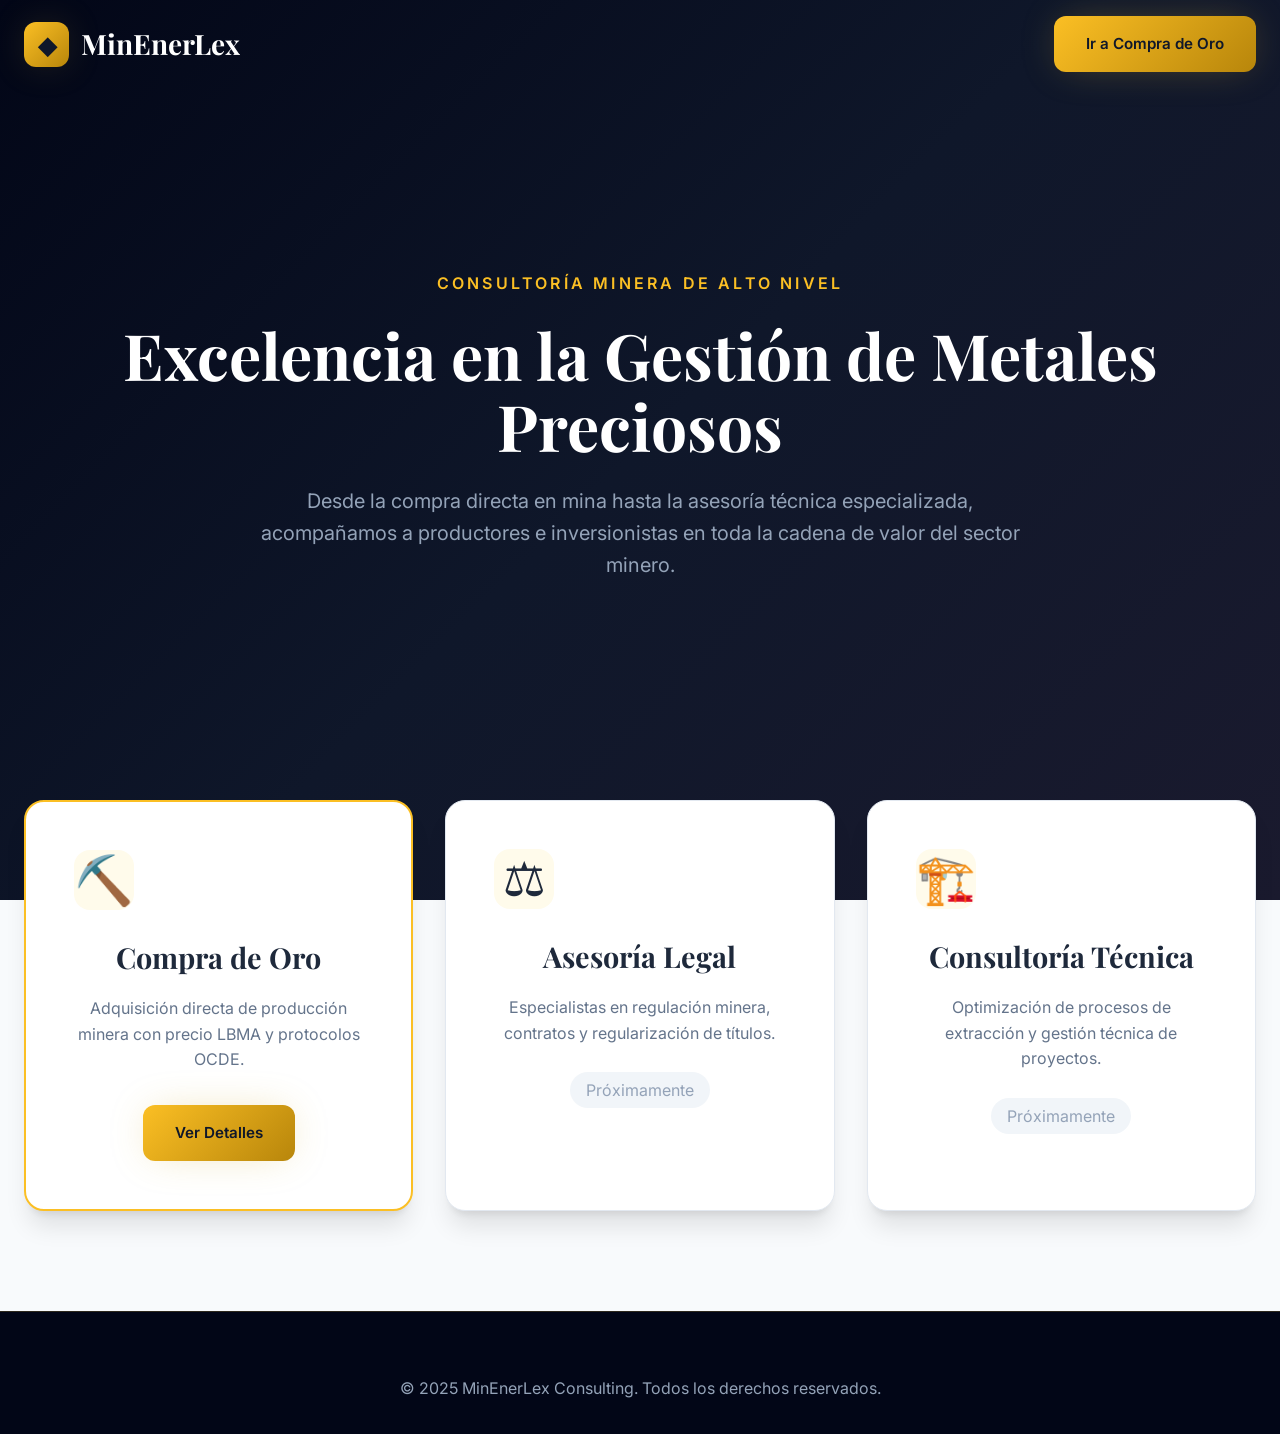
==== commit 61b1bb55: "Arch: Separated Home from Service page and created proper routing structure" ====
--- a/index.html
+++ b/index.html
@@ -3,697 +3,96 @@
 <head>
   <meta charset="UTF-8">
   <meta name="viewport" content="width=device-width, initial-scale=1.0">
-  <meta name="description" content="Especialistas en la compra de oro directo de mina (doré, barras y polvo). Operamos en Perú, Bolivia, Venezuela, Ecuador y África con precio LBMA. Contáctenos.">
-  <title>Compra de Oro Directo de Mina | MinEnerLex Consulting</title>
-
-  <!-- Open Graph -->
-  <meta property="og:type" content="website">
-  <meta property="og:title" content="Compra de Oro Directo de Mina | MinEnerLex Consulting">
-  <meta property="og:description" content="Especialistas en la compra de oro directo de mina (doré, barras y polvo). Operamos en Perú, Bolivia, Venezuela, Ecuador y África con precio LBMA. Contáctenos.">
-  <meta property="og:image" content="https://images.unsplash.com/photo-1610375461246-83df859d849d?w=1200&h=630&fit=crop">
-  <meta property="og:url" content="https://minenerlex-redesign.vercel.app/compra-de-oro-en-mina">
-  <link rel="canonical" href="https://minenerlex-redesign.vercel.app/compra-de-oro-en-mina">
-  <meta property="og:locale" content="es_CO">
-  <meta name="twitter:card" content="summary_large_image">
-
+  <meta name="description" content="MinEnerLex Consulting - Líderes en consultoría minera y comercialización de metales preciosos. Especialistas en compra de oro, gestión legal y técnica.">
+  <title>MinEnerLex Consulting | Soluciones Integrales Mineras</title>
   <link rel="preconnect" href="https://fonts.googleapis.com">
   <link rel="preconnect" href="https://fonts.gstatic.com" crossorigin>
-  <link href="https://fonts.googleapis.com/css2?family=Playfair+Display:wght@400;600;700&family=Inter:wght@400;500;600;700&display=swap" rel="stylesheet">
-  <link rel="stylesheet" href="styles-v2.css">
+  <link href="https://fonts.googleapis.com/css2?family=Playfair+Display:wght@400;600;700&family=Inter:wght@300;400;600&display=swap" rel="stylesheet">
+  <link rel="stylesheet" href="/styles-v2.css">
+  <style>
+    .hero-home {
+      height: 100vh;
+      display: flex;
+      align-items: center;
+      background: var(--gradient-hero);
+      position: relative;
+      overflow: hidden;
+    }
+    .service-cards-home {
+      display: grid;
+      grid-template-columns: repeat(auto-fit, minmax(300px, 1fr));
+      gap: 2rem;
+      margin-top: -100px;
+      position: relative;
+      z-index: 10;
+    }
+    .home-card {
+      background: white;
+      padding: 3rem;
+      border-radius: 20px;
+      box-shadow: var(--shadow-xl);
+      text-align: center;
+      transition: transform 0.3s ease;
+      border: 1px solid var(--gray-200);
+    }
+    .home-card:hover {
+      transform: translateY(-10px);
+    }
+    .home-card.featured {
+      border: 2px solid var(--gold-400);
+    }
+  </style>
 </head>
 <body>
-  <!-- Header -->
-  <header class="header" id="header">
+  <header class="header">
     <div class="container header-inner">
-      <div style="flex: 1;">
-        <a href="/" class="logo">
-          <div class="logo-icon">◆</div>
-          <span>MinEnerLex</span>
-        </a>
-      </div>
-      <nav class="nav-desktop">
-        <a href="#proceso" class="nav-link">Proceso</a>
-        <a href="#servicios" class="nav-link">Servicios</a>
-        <a href="#testimonios" class="nav-link">Testimonios</a>
-        <a href="#faq" class="nav-link">FAQ</a>
-      </nav>
-      <div class="header-actions">
-        <a href="#contacto" class="btn btn-primary d-desktop">Cotizar Ahora</a>
-        <button class="menu-toggle" aria-label="Abrir menú">
-          <span></span>
-          <span></span>
-          <span></span>
-        </button>
-      </div>
+      <a href="/" class="logo">
+        <div class="logo-icon">◆</div>
+        <span>MinEnerLex</span>
+      </a>
+      <a href="/compra-de-oro-en-mina" class="btn btn-primary">Ir a Compra de Oro</a>
     </div>
   </header>
 
-  <!-- Hero Section -->
-  <section class="hero">
-    <div class="hero-bg"></div>
-    <div class="hero-grid"></div>
-    <div class="hero-particles" id="particles"></div>
-
-    <div class="container hero-content">
-      <div class="hero-text">
-        <div class="hero-badge">✦ Operaciones certificadas bajo estándares LBMA y OCDE</div>
-        <h1 class="hero-title">
-          Compra de Oro Directo de Mina
-        </h1>
-        <p class="hero-description">
-          En MinEnerLex Consulting somos compradores internacionales de oro en formato doré, barras refinadas y polvo de oro. Trabajamos directamente con mineros y productores en Perú, Bolivia, Venezuela, Ecuador y África, garantizando un proceso transparente, seguro y alineado con los estándares internacionales de cumplimiento.
-        </p>
-        <div class="hero-actions">
-          <a href="#contacto" class="btn btn-primary btn-lg">Contáctenos ahora</a>
-        </div>
-        <div class="hero-stats">
-          <div class="stat-item">
-            <span class="stat-number">+200</span>
-            <span class="stat-label">Operaciones Exitosas</span>
-          </div>
-          <div class="stat-item">
-            <span class="stat-number">10+</span>
-            <span class="stat-label">Años de Experiencia</span>
-          </div>
-          <div class="stat-item">
-            <span class="stat-number">5</span>
-            <span class="stat-label">Países</span>
-          </div>
-        </div>
-      </div>
-
-      <div class="hero-visual">
-        <div class="hero-image-container">
-          <img src="https://images.unsplash.com/photo-1610375461246-83df859d849d?w=800&h=500&fit=crop" alt="Lingotes de oro" class="hero-image">
-          <div class="hero-image-overlay"></div>
-        </div>
-        <div class="floating-card floating-card-1">
-          <div class="floating-card-icon">🏆</div>
-          <div class="floating-card-text">Precio LBMA</div>
-          <div class="floating-card-value">+98%</div>
-        </div>
-        <div class="floating-card floating-card-2">
-          <div class="floating-card-icon">⚡</div>
-          <div class="floating-card-text">Tiempo promedio</div>
-          <div class="floating-card-value">7 días</div>
-        </div>
-      </div>
+  <section class="hero-home">
+    <div class="container" style="text-align: center; color: white;">
+      <span style="color: var(--gold-400); font-weight: 600; letter-spacing: 0.2em; text-transform: uppercase;">Consultoría Minera de Alto Nivel</span>
+      <h1 class="hero-title" style="font-size: 4rem; margin: 1.5rem 0;">Excelencia en la Gestión de Metales Preciosos</h1>
+      <p style="font-size: 1.25rem; color: var(--gray-400); max-width: 800px; margin: 0 auto 3rem;">
+        Desde la compra directa en mina hasta la asesoría técnica especializada, acompañamos a productores e inversionistas en toda la cadena de valor del sector minero.
+      </p>
     </div>
   </section>
 
-  <!-- Países de Origen -->
-  <section class="section section-grid-bg" id="paises" style="background-color: var(--navy-900); color: white;">
-    <div class="container">
-      <div class="section-header" style="text-align: center; margin-bottom: 3rem;">
-        <span style="color: var(--gold-400); font-weight: 600; text-transform: uppercase;">Países de Origen</span>
-        <h2 style="font-family: 'Playfair Display', serif; font-size: 2.5rem; margin-top: 1rem;">Adquisición Internacional de Oro</h2>
-        <p style="color: var(--navy-100); max-width: 800px; margin: 1.5rem auto 0; line-height: 1.6;">MinEnerLex Consulting opera en los principales mercados productores de oro de Latinoamérica y África. En cada país contamos con representantes locales y aliados logísticos para garantizar la trazabilidad completa del material desde la mina hasta la refinería.</p>
+  <div class="container">
+    <div class="service-cards-home">
+      <div class="home-card featured">
+        <div class="card-icon" style="font-size: 3rem; margin-bottom: 1.5rem;">⛏️</div>
+        <h3 style="font-family: 'Playfair Display'; font-size: 1.8rem; margin-bottom: 1rem;">Compra de Oro</h3>
+        <p style="color: var(--gray-600); margin-bottom: 2rem;">Adquisición directa de producción minera con precio LBMA y protocolos OCDE.</p>
+        <a href="/compra-de-oro-en-mina" class="btn btn-primary">Ver Detalles</a>
       </div>
-      <div class="cards-grid" style="grid-template-columns: repeat(auto-fit, minmax(250px, 1fr)); gap: 1.5rem;">
-        <div class="card" style="background: rgba(255,255,255,0.05); color: white; border: 1px solid rgba(255,255,255,0.1);">
-          <div class="card-content">
-            <h3 style="color: var(--gold-400); font-size: 1.5rem; margin-bottom: 1rem;">🇵🇪 Perú</h3>
-            <p style="color: var(--navy-100); font-size: 0.95rem;">Compramos oro y plata en Perú directamente de mineros artesanales y cooperativas en Madre de Dios, Puno y La Libertad. Sexto mayor productor mundial.</p>
-          </div>
-        </div>
-        <div class="card" style="background: rgba(255,255,255,0.05); color: white; border: 1px solid rgba(255,255,255,0.1);">
-          <div class="card-content">
-            <h3 style="color: var(--gold-400); font-size: 1.5rem; margin-bottom: 1rem;">🇧🇴 Bolivia</h3>
-            <p style="color: var(--navy-100); font-size: 0.95rem;">Adquirimos doré boliviano de productores en La Paz, Oruro y Potosí. Trabajamos bajo los marcos de regularización del SENARECOM.</p>
-          </div>
-        </div>
-        <div class="card" style="background: rgba(255,255,255,0.05); color: white; border: 1px solid rgba(255,255,255,0.1);">
-          <div class="card-content">
-            <h3 style="color: var(--gold-400); font-size: 1.5rem; margin-bottom: 1rem;">🇻🇪 Venezuela</h3>
-            <p style="color: var(--navy-100); font-size: 0.95rem;">Operamos la compra de oro venezolano bajo estricto cumplimiento normativo internacional. Verificamos el origen de cada operación.</p>
-          </div>
-        </div>
-        <div class="card" style="background: rgba(255,255,255,0.05); color: white; border: 1px solid rgba(255,255,255,0.1);">
-          <div class="card-content">
-            <h3 style="color: var(--gold-400); font-size: 1.5rem; margin-bottom: 1rem;">🇪🇨 Ecuador</h3>
-            <p style="color: var(--navy-100); font-size: 0.95rem;">Compramos en Ecuador a productores legales en Zamora Chinchipe y El Oro, apoyando los planes de minería responsable.</p>
-          </div>
-        </div>
 
+      <div class="home-card">
+        <div class="card-icon" style="font-size: 3rem; margin-bottom: 1.5rem;">⚖️</div>
+        <h3 style="font-family: 'Playfair Display'; font-size: 1.8rem; margin-bottom: 1rem;">Asesoría Legal</h3>
+        <p style="color: var(--gray-600); margin-bottom: 2rem;">Especialistas en regulación minera, contratos y regularización de títulos.</p>
+        <span class="badge" style="background: var(--gray-100); color: var(--gray-500); padding: 0.5rem 1rem; border-radius: 20px;">Próximamente</span>
       </div>
-      <div style="text-align: center; margin-top: 3rem;">
-        <a href="#contacto" class="btn btn-primary btn-lg">Soy minero y quiero vender mi producción — Contáctenos</a>
+
+      <div class="home-card">
+        <div class="card-icon" style="font-size: 3rem; margin-bottom: 1.5rem;">🏗️</div>
+        <h3 style="font-family: 'Playfair Display'; font-size: 1.8rem; margin-bottom: 1rem;">Consultoría Técnica</h3>
+        <p style="color: var(--gray-600); margin-bottom: 2rem;">Optimización de procesos de extracción y gestión técnica de proyectos.</p>
+        <span class="badge" style="background: var(--gray-100); color: var(--gray-500); padding: 0.5rem 1rem; border-radius: 20px;">Próximamente</span>
       </div>
     </div>
-  </section>
+  </div>
 
-  <!-- Servicios / Cards -->
-  <section class="section" id="servicios">
+  <footer class="footer" style="margin-top: 100px;">
     <div class="container">
-      <div class="section-header" style="text-align: center; margin-bottom: 3rem;">
-        <span style="color: var(--gold-600); font-weight: 600; text-transform: uppercase; letter-spacing: 0.1em;">Formatos para Compra de Oro</span>
-        <h2 style="font-family: 'Playfair Display', serif; font-size: 2.5rem; color: var(--navy-900); margin-top: 1rem;">
-          ¿Qué Formatos de Oro Compramos en MinEnerLex?
-        </h2>
-        <p style="color: var(--navy-700); max-width: 800px; margin: 1.5rem auto 0; line-height: 1.6;">Nuestro equipo técnico evalúa y adquiere oro en todos sus formatos de extracción. Trabajamos con minería artesanal, mediana y a gran escala bajo protocolos internacionales de trazabilidad y cumplimiento (LBMA, OECD Due Diligence).</p>
-      </div>
-
-      <div class="cards-grid">
-        <article class="card card-featured">
-          <span class="card-badge">Más Demandado</span>
-          <div style="overflow: hidden;">
-            <img src="https://images.unsplash.com/photo-1558618666-fcd25c85cd64?w=600&h=400&fit=crop" alt="Doré de mina" class="card-image">
-          </div>
-          <div class="card-content">
-            <div class="card-icon">⛏️</div>
-            <h3 class="card-title">Doré de Mina (Lingotes)</h3>
-            <p class="card-text">Compramos directamente el material extraído del proceso de fundición artesanal o industrial. Aceptamos doré con ley entre 40% y 95% de pureza, con ensayo en destino.</p>
-          </div>
-        </article>
-
-        <article class="card">
-          <div style="overflow: hidden;">
-            <img src="https://images.unsplash.com/photo-1610375461246-83df859d849d?w=600&h=400&fit=crop" alt="Barras de oro" class="card-image">
-          </div>
-          <div class="card-content">
-            <div class="card-icon">🏆</div>
-            <h3 class="card-title">Barras Refinadas</h3>
-            <p class="card-text">Adquirimos barras de oro con pureza certificada de 999.9 ppm (24K) y 995 ppm. Procesamos volúmenes desde 1 kilogramo hasta múltiples toneladas métricas por operación.</p>
-          </div>
-        </article>
-
-        <article class="card">
-          <div style="overflow: hidden;">
-            <img src="https://images.unsplash.com/photo-1569017388730-020b5f80a004?w=600&h=400&fit=crop" alt="Polvo de oro" class="card-image">
-          </div>
-          <div class="card-content">
-            <div class="card-icon">✨</div>
-            <h3 class="card-title">Polvo de Oro</h3>
-            <p class="card-text">Compramos polvo de oro procedente de minería aluvial con granulometría variable. Realizamos el proceso de ensayo y liquidación en función del peso fino real certificado.</p>
-          </div>
-        </article>
-
-      </div>
-      <div style="text-align: center; margin-top: 2rem;">
-        <p style="color: var(--navy-700);">Conozca también nuestras operaciones de <a href="#" style="color: var(--gold-600); text-decoration: underline;">Compra de Plata</a>, <a href="#" style="color: var(--gold-600); text-decoration: underline;">Venta de Azúcar de Brasil</a> y <a href="#" style="color: var(--gold-600); text-decoration: underline;">Venta de Urea</a>.</p>
-      </div>
-    </div>
-  </section>
-
-  <!-- Testimonios -->
-  <section class="section testimonials" id="testimonios">
-    <div class="container" style="position: relative; z-index: 1;">
-      <div class="section-header" style="text-align: center; margin-bottom: 3rem;">
-        <span style="color: var(--gold-400); font-weight: 600; text-transform: uppercase; letter-spacing: 0.1em;">Testimonios</span>
-        <h2 style="font-family: 'Playfair Display', serif; font-size: 2.5rem; color: white; margin-top: 1rem;">
-          Lo Que Dicen Nuestros Productores
-        </h2>
-      </div>
-
-      <div class="testimonials-grid">
-
-        <!-- Testimonio 1 -->
-        <div class="testimonial-card">
-          <div class="testimonial-rating">★★★★★</div>
-          <p class="testimonial-quote">
-            Llevaba tres años intentando vender mi producción a precio justo.
-            MinEnerLex no solo me pagó el valor real de mi doré, sino que me ayudaron
-            a regularizar la documentación de mi mina. Hoy soy un cliente fiel.
-          </p>
-          <div class="testimonial-author">
-            <div class="testimonial-avatar-monogram">M</div>
-            <div class="testimonial-info">
-              <h4>Marco Antonio Ríos</h4>
-              <p>Productor Minero — Potosí, Bolivia</p>
-            </div>
-          </div>
-        </div>
-
-        <!-- Testimonio 2 -->
-        <div class="testimonial-card">
-          <div class="testimonial-rating">★★★★★</div>
-          <p class="testimonial-quote">
-            Operamos una pequeña mina en el Chocó y siempre nos ofrecían precios
-            por debajo del mercado. Con MinEnerLex por primera vez recibimos el
-            cálculo transparente por escrito antes de firmar. Confianza total.
-          </p>
-          <div class="testimonial-author">
-            <div class="testimonial-avatar-monogram">C</div>
-            <div class="testimonial-info">
-              <h4>Carlos Emilio Palacios</h4>
-              <p>Minero Artesanal — Chocó, Colombia</p>
-            </div>
-          </div>
-        </div>
-
-        <!-- Testimonio 3 -->
-        <div class="testimonial-card">
-          <div class="testimonial-rating">★★★★★</div>
-          <p class="testimonial-quote">
-            Tenía pepitas y polvo de oro que nadie quería comprar en cantidad
-            pequeña. MinEnerLex vino hasta mi zona, hizo el análisis en sitio
-            y pagó en 48 horas. Un proceso que pensé que duraría meses tomó días.
-          </p>
-          <div class="testimonial-author">
-            <div class="testimonial-avatar-monogram">R</div>
-            <div class="testimonial-info">
-              <h4>Rosa Elena Quispe</h4>
-              <p>Productora Artesanal — Madre de Dios, Perú</p>
-            </div>
-          </div>
-        </div>
-
-      </div>
-    </div>
-  </section>
-
-  <!-- Protocolo de Adquisición -->
-  <section class="section process-section" id="proceso">
-    <div class="container">
-      <div class="section-header" style="text-align: center; margin-bottom: 4rem;">
-        <span style="color: var(--gold-600); font-weight: 600; text-transform: uppercase; letter-spacing: 0.1em;">Protocolo de Adquisición</span>
-        <h2 style="font-family: 'Playfair Display', serif; font-size: 2.5rem; color: var(--navy-900); margin-top: 1rem;">
-          Proceso Paso a Paso
-        </h2>
-        <p style="color: var(--navy-700); max-width: 800px; margin: 1.5rem auto 0; line-height: 1.6;">Cada operación de compra de oro que realizamos en MinEnerLex Consulting sigue un protocolo estricto de cuatro etapas que protege tanto al vendedor como a nuestra organización. Operamos bajo los lineamientos de debida diligencia de la OCDE para cadenas de suministro de minerales.</p>
-      </div>
-
-      <div class="benefits-grid" style="grid-template-columns: repeat(auto-fit, minmax(240px, 1fr)); gap: 1.5rem;">
-        <div class="benefit-card position-relative">
-          <div class="watermark-number">01</div>
-          <div class="benefit-icon" style="color: var(--gold-600);">📞</div>
-          <h3 class="benefit-title" style="font-size: 1.3rem;">Primer Contacto</h3>
-          <p class="benefit-text">El productor o minero nos contacta vía WhatsApp o correo electrónico indicando el tipo de material, la ley estimada y el volumen disponible.</p>
-        </div>
-        <div class="benefit-card position-relative">
-          <div class="watermark-number">02</div>
-          <div class="benefit-icon" style="color: var(--gold-600);">🔬</div>
-          <h3 class="benefit-title" style="font-size: 1.3rem;">Evaluación Técnica</h3>
-          <p class="benefit-text">Nuestro equipo solicita una muestra representativa o un informe de ensayo previo. Evaluamos la viabilidad de la operación en menos de 48 horas hábiles.</p>
-        </div>
-        <div class="benefit-card position-relative">
-          <div class="watermark-number">03</div>
-          <div class="benefit-icon" style="color: var(--gold-600);">📝</div>
-          <h3 class="benefit-title" style="font-size: 1.3rem;">Propuesta Comercial</h3>
-          <p class="benefit-text">Emitimos una oferta formal en función del precio spot (LBMA Gold Price) con descuento por pureza y logística acordada.</p>
-        </div>
-        <div class="benefit-card position-relative">
-          <div class="watermark-number">04</div>
-          <div class="benefit-icon" style="color: var(--gold-600);">💸</div>
-          <h3 class="benefit-title" style="font-size: 1.3rem;">Liquidación y Pago</h3>
-          <p class="benefit-text">Una vez verificado el ensayo en refinería, procedemos al pago mediante transferencia bancaria internacional bajo el contrato de compraventa.</p>
-        </div>
-      </div>
-      <div style="text-align: center; margin-top: 3rem;">
-        <p style="color: var(--navy-700); font-weight: 600;">Referencia normativa: <a href="#" style="color: var(--gold-600); text-decoration: underline;">OCDE — Guía de Debida Diligencia para Minerales</a> | <a href="#" style="color: var(--gold-600); text-decoration: underline;">LBMA Responsible Sourcing</a></p>
-      </div>
-    </div>
-  </section>
-
-  <!-- Garantías / EEAT -->
-  <section class="section section-alt section-grid-bg">
-    <div class="container">
-      <div class="section-header" style="text-align: center; margin-bottom: 3rem;">
-        <span style="color: var(--gold-600); font-weight: 600; text-transform: uppercase; letter-spacing: 0.1em;">Garantías / EEAT</span>
-        <h2 style="font-family: 'Playfair Display', serif; font-size: 2.5rem; color: var(--navy-900); margin-top: 1rem;">
-          Garantías que Respaldan Nuestra Compra de Oro
-        </h2>
-        <p style="color: var(--navy-700); max-width: 800px; margin: 1.5rem auto 0; line-height: 1.6;">En MinEnerLex Consulting operamos con total transparencia. Cada compra de oro está respaldada por documentación técnica, financiera y de cumplimiento normativo que protege a ambas partes de la transacción.</p>
-      </div>
-
-      <div class="benefits-grid">
-        <div class="benefit-card position-relative">
-          <div class="watermark-number">01</div>
-          <div class="benefit-icon">✓</div>
-          <h3 class="benefit-title">Precio Referenciado LBMA</h3>
-          <p class="benefit-text">Todas nuestras ofertas de compra utilizan el precio spot internacional del oro publicado diariamente por la London Bullion Market Association (LBMA Gold Price AM/PM).</p>
-        </div>
-        <div class="benefit-card position-relative">
-          <div class="watermark-number">02</div>
-          <div class="benefit-icon">✓</div>
-          <h3 class="benefit-title">Debida Diligencia OCDE</h3>
-          <p class="benefit-text">Aplicamos la Guía de Debida Diligencia de la OCDE para Cadenas de Suministro Responsables de Minerales provenientes de Zonas de Conflicto y de Alto Riesgo.</p>
-        </div>
-        <div class="benefit-card position-relative">
-          <div class="watermark-number">03</div>
-          <div class="benefit-icon">✓</div>
-          <h3 class="benefit-title">Contrato de Compraventa Formal</h3>
-          <p class="benefit-text">Cada operación se formaliza mediante un contrato internacional de compraventa de minerales con definición clara de condiciones de precio, entrega y pago.</p>
-        </div>
-      </div>
-    </div>
-  </section>
-
-  <!-- Calculadora de Cotización (NUEVA) -->
-  <!-- Calculadora de Cotización (NUEVA) -->
-  <section class="section calculator-section">
-    <div class="container calculator-layout">
-      <!-- Contenedor 1: Título y Descripción -->
-      <div class="calculator-text">
-        <span style="color: var(--gold-600); font-weight: 600; text-transform: uppercase; letter-spacing: 0.1em; display: block; margin-bottom: 1rem;">Herramienta Interactiva</span>
-        <h2 style="font-family: 'Playfair Display', serif; font-size: 2.8rem; color: var(--navy-900); margin-bottom: 1.5rem; line-height: 1.2;">
-          Estime el Valor de su Producción
-        </h2>
-        <p style="font-size: 1.15rem; color: var(--navy-700); line-height: 1.6; margin-bottom: 1.5rem;">
-          Conozca al instante el valor referencial de su doré, lingotes o pepitas de oro, calculado con el precio actualizado del mercado internacional de Londres (LBMA).
-        </p>
-        <p style="font-size: 1.15rem; color: var(--navy-700); line-height: 1.6; margin-bottom: 2rem;">
-          Esta herramienta le brinda total transparencia antes de iniciar cualquier operación comercial con nosotros.
-        </p>
-        <ul style="list-style: none; padding: 0; margin-bottom: 0; font-size: 1.1rem; color: var(--navy-900); display: flex; flex-direction: column; gap: 1rem;">
-          <li style="display: flex; align-items: center; gap: 0.75rem;"><span style="color: var(--gold-600); font-weight: bold; font-size: 1.2rem;">✓</span> Cálculo en tiempo real</li>
-          <li style="display: flex; align-items: center; gap: 0.75rem;"><span style="color: var(--gold-600); font-weight: bold; font-size: 1.2rem;">✓</span> 100% gratuito y sin compromiso</li>
-          <li style="display: flex; align-items: center; gap: 0.75rem;"><span style="color: var(--gold-600); font-weight: bold; font-size: 1.2rem;">✓</span> Sin costos ocultos</li>
-        </ul>
-      </div>
-
-      <!-- Contenedor 2: La Calculadora -->
-      <div class="calculator-widget">
-        <div class="calculator-card">
-          <div class="calculator-header">
-            <div class="calculator-icon">⚖️</div>
-            <div>
-              <h3 class="calculator-title" style="margin: 0; font-family: 'Inter', sans-serif; font-size: 1.4rem;">Calculadora de Valoración</h3>
-            </div>
-          </div>
-
-          <div class="calculator-grid" style="grid-template-columns: 1fr; gap: 1.5rem;">
-            <div class="input-group">
-              <label class="input-label">Peso en Gramos (Bruto)</label>
-              <input type="number" id="gold-weight" class="input-field" placeholder="Ej: 500" oninput="updateCalculation()">
-            </div>
-            <div class="input-group">
-              <label class="input-label">Pureza Estimada (%)</label>
-              <select id="gold-purity" class="input-field" onchange="updateCalculation()">
-                <option value="0.999">Oro Fino (.999)</option>
-                <option value="0.950">Oro Refinado (.950)</option>
-                <option value="0.850" selected>Doré Estándar (.850)</option>
-                <option value="0.750">Doré Bajo (.750)</option>
-                <option value="0.500">Material de Mina (.500)</option>
-              </select>
-            </div>
-          </div>
-
-          <div class="calculator-result">
-            <div class="result-item">
-              <span class="result-label">Gramos Finos Estimados:</span>
-              <span class="result-value" id="fine-grams">0.00g</span>
-            </div>
-            <div class="result-main">
-              <span class="result-total-label">VALOR ESTIMADO TOTAL</span>
-              <span class="result-total-amount" id="total-price">$0.00 USD</span>
-            </div>
-            <p class="result-note">* Esta es una estimación basada en el precio LBMA de hoy (~$75 USD/g fino). El valor final se determina tras el análisis de laboratorio.</p>
-          </div>
-
-          <div style="text-align: center; margin-top: 2rem;">
-            <a href="#contacto" class="btn btn-primary btn-lg" style="width: 100%;">Garantizar Este Precio Ahora</a>
-          </div>
-        </div>
-      </div>
-    </div>
-  </section>
-
-  <!-- FAQ -->
-  <section class="section" id="faq">
-    <div class="container">
-      <div class="section-header" style="text-align: center; margin-bottom: 3rem;">
-        <span style="color: var(--gold-600); font-weight: 600; text-transform: uppercase; letter-spacing: 0.1em;">Respuestas Finales</span>
-        <h2 style="font-family: 'Playfair Display', serif; font-size: 2.5rem; color: var(--navy-900); margin-top: 1rem;">
-          Preguntas Frecuentes sobre Compra de Oro
-        </h2>
-        <p style="color: var(--navy-700); max-width: 800px; margin: 1.5rem auto 0; line-height: 1.6;">
-          Resolvemos las principales dudas sobre nuestro servicio de compra de oro directo de mina. Para consultas adicionales, nuestro equipo está disponible vía WhatsApp o correo electrónico.
-        </p>
-      </div>
-
-      <div class="faq-container">
-        <div class="faq-item">
-          <button class="faq-question" onclick="toggleFaq(this)">
-            <span>¿Cuál es el volumen mínimo de oro para iniciar una operación de compra?</span>
-            <span class="faq-icon">+</span>
-          </button>
-          <div class="faq-answer">
-            <div class="faq-answer-content">
-              Evaluamos operaciones desde 1 kilogramo de oro fino en adelante. Para volúmenes superiores a 10 kilogramos mensuales ofrecemos condiciones preferenciales de precio y financiamiento logístico.
-            </div>
-          </div>
-        </div>
-
-        <div class="faq-item">
-          <button class="faq-question" onclick="toggleFaq(this)">
-            <span>¿Cómo se determina el precio de compra del oro?</span>
-            <span class="faq-icon">+</span>
-          </button>
-          <div class="faq-answer">
-            <div class="faq-answer-content">
-              El precio base se calcula sobre el precio spot LBMA del día de la operación, con descuento en función de la pureza (determinada por ensayo en refinería certificada) y los costos logísticos según país de origen.
-            </div>
-          </div>
-        </div>
-
-        <div class="faq-item">
-          <button class="faq-question" onclick="toggleFaq(this)">
-            <span>¿Trabajan con mineros artesanales legalmente constituidos?</span>
-            <span class="faq-icon">+</span>
-          </button>
-          <div class="faq-answer">
-            <div class="faq-answer-content">
-              Sí. Compramos oro a mineros artesanales, cooperativas y empresas mineras que cuenten con sus permisos de operación vigentes. Requerimos documentación que acredite el origen legal del material.
-            </div>
-          </div>
-        </div>
-
-        <div class="faq-item">
-          <button class="faq-question" onclick="toggleFaq(this)">
-            <span>¿Cuánto tiempo tarda el proceso desde el primer contacto hasta el pago?</span>
-            <span class="faq-icon">+</span>
-          </button>
-          <div class="faq-answer">
-            <div class="faq-answer-content">
-              El proceso estándar tarda entre 5 y 15 días hábiles dependiendo de la logística de transporte, el ensayo en refinería y la verificación documental.
-            </div>
-          </div>
-        </div>
-
-        <div class="faq-item">
-          <button class="faq-question" onclick="toggleFaq(this)">
-            <span>¿Operan en toda Latinoamérica y África?</span>
-            <span class="faq-icon">+</span>
-          </button>
-          <div class="faq-answer">
-            <div class="faq-answer-content">
-              Actualmente operamos en Perú, Bolivia, Venezuela, Ecuador y regiones auríferas de África (Ghana, Mali, Costa de Marfil). Si su operación se ubica en otro país, contáctenos para evaluar la viabilidad.
-            </div>
-          </div>
-        </div>
-      </div>
-
-      <!-- Bloque de autor (EEAT) -->
-      <div style="margin-top: 3rem; background: rgba(193, 161, 98, 0.1); padding: 2rem; border-radius: 8px; border-left: 4px solid var(--gold-600);">
-        <p style="font-weight: 600; color: var(--navy-900); margin-bottom: 0.5rem;">Equipo Técnico MinEnerLex Consulting</p>
-        <p style="color: var(--navy-700); font-style: italic; margin: 0;">Más de una década de experiencia en la adquisición y comercialización internacional de metales preciosos. Operaciones certificadas bajo estándares LBMA y OCDE en Latinoamérica y África.</p>
-      </div>
-    </div>
-  </section>
-
-  <!-- CTA Final -->
-  <section class="section cta-section" id="contacto">
-    <div class="cta-bg"></div>
-    <div class="container" style="position: relative; z-index: 1;">
-      <div class="cta-card">
-        <span style="color: var(--gold-400); font-weight: 600; text-transform: uppercase; letter-spacing: 0.1em;">Inicie su Operación</span>
-        <h2 class="cta-title">Inicie su Operación de Venta de Oro</h2>
-        <p class="cta-text" style="max-width: 700px; margin: 0 auto 1.5rem;">Contáctenos hoy y uno de nuestros especialistas en adquisición de metales preciosos le atenderá en menos de 24 horas hábiles. Operamos en Perú, Bolivia, Venezuela, Ecuador y África.</p>
-
-        <h3 style="color: white; margin-bottom: 2rem; font-weight: 500; font-family: 'Inter', sans-serif;">Soporte y atención internacional 24/7</h3>
-
-        <div class="cta-contacts">
-          <a href="https://wa.me/573148808015" class="cta-contact-btn">
-            <span>💬</span>
-            <span>WhatsApp (Consultas Generales)</span>
-          </a>
-          <a href="mailto:oficial@minenerlexconsulting.com" class="cta-contact-btn">
-            <span>✉️</span>
-            <span>oficial@minenerlexconsulting.com</span>
-          </a>
-        </div>
-
-        <a href="#contacto" class="btn btn-primary btn-lg" style="margin-top: 1rem;">
-          Vender mi producción de oro — Contáctenos ahora
-        </a>
-
-        <div class="cta-guarantee">
-          <span>🔒</span>
-          <span>Su información se gestiona bajo política estricta de confidencialidad comercial.</span>
-        </div>
-      </div>
-    </div>
-  </section>
-
-  <!-- Footer -->
-  <footer class="footer">
-    <div class="container">
-      <div class="footer-grid">
-        <div class="footer-brand">
-          <div class="footer-logo">
-            <div class="logo-icon" style="width: 40px; height: 40px; font-size: 1.25rem;">◆</div>
-            <span>MinEnerLex</span>
-          </div>
-          <p class="footer-desc">
-            Más de 10 años comprando producción minera a precio justo.
-            Su socio estratégico en la comercialización de metales preciosos.
-          </p>
-          <div class="footer-social">
-            <a href="#" class="social-link">in</a>
-            <a href="#" class="social-link">fb</a>
-            <a href="#" class="social-link">ig</a>
-          </div>
-        </div>
-
-        <div>
-          <h4 class="footer-title">Servicios</h4>
-          <ul class="footer-links">
-            <li><a href="#">Compra de Oro</a></li>
-            <li><a href="#">Asesoría Legal</a></li>
-            <li><a href="#">Consultoría Técnica</a></li>
-            <li><a href="#">Gestión de Permisos</a></li>
-          </ul>
-        </div>
-
-        <div>
-          <h4 class="footer-title">Contacto</h4>
-          <ul class="footer-links">
-            <li><a href="tel:+573148808015">+57 314 880 8015</a></li>
-            <li><a href="tel:+573186297545">+57 318 629 7545</a></li>
-            <li><a href="mailto:cotizaciones@minenerlexconsulting.com">Email</a></li>
-            <li>Carrera 4 N. 6A-161, Bocagrande</li>
-            <li>Cartagena, Colombia</li>
-          </ul>
-        </div>
-
-        <div>
-          <h4 class="footer-title">Operaciones</h4>
-          <ul class="footer-links">
-            <li>🇵🇪 Perú</li>
-            <li>🇧🇴 Bolivia</li>
-            <li>🇨🇴 Colombia</li>
-            <li>🇪🇨 Ecuador</li>
-            <li>🌍 África Occidental</li>
-          </ul>
-        </div>
-      </div>
-
-      <div class="footer-bottom">
-        <p class="footer-copyright">© 2025 MinEnerLex Consulting SAS. Todos los derechos reservados.</p>
-        <div class="footer-legal">
-          <a href="#">Política de Privacidad</a>
-          <a href="#">Términos de Servicio</a>
-        </div>
-      </div>
+      <p style="text-align: center; color: var(--gray-500);">© 2025 MinEnerLex Consulting. Todos los derechos reservados.</p>
     </div>
   </footer>
-
-  <script>
-    // Header scroll effect
-    window.addEventListener('scroll', () => {
-      const header = document.getElementById('header');
-      if (window.scrollY > 50) {
-        header.classList.add('header-scrolled');
-      } else {
-        header.classList.remove('header-scrolled');
-      }
-    });
-
-    // FAQ Toggle
-    function toggleFaq(button) {
-      const item = button.parentElement;
-      const isActive = item.classList.contains('active');
-
-      // Close all
-      document.querySelectorAll('.faq-item').forEach(faq => {
-        faq.classList.remove('active');
-      });
-
-      // Open clicked if wasn't active
-      if (!isActive) {
-        item.classList.add('active');
-      }
-    }
-
-    // Create particles
-    const particlesContainer = document.getElementById('particles');
-    for (let i = 0; i < 30; i++) {
-      const particle = document.createElement('div');
-      particle.className = 'particle';
-      particle.style.left = Math.random() * 100 + '%';
-      particle.style.top = Math.random() * 100 + '%';
-      particle.style.animationDelay = Math.random() * 6 + 's';
-      particle.style.animationDuration = (Math.random() * 4 + 4) + 's';
-      particlesContainer.appendChild(particle);
-    }
-
-    // Smooth scroll
-    document.querySelectorAll('a[href^="#"]').forEach(anchor => {
-      anchor.addEventListener('click', function (e) {
-        e.preventDefault();
-        const target = document.querySelector(this.getAttribute('href'));
-        if (target) {
-          target.scrollIntoView({
-            behavior: 'smooth',
-            block: 'start'
-          });
-        }
-      });
-    });
-
-    // Reveal on scroll
-    const observerOptions = {
-      threshold: 0.1,
-      rootMargin: '0px 0px -50px 0px'
-    };
-
-    const observer = new IntersectionObserver((entries) => {
-      entries.forEach(entry => {
-        if (entry.isIntersecting) {
-          entry.target.classList.add('active');
-        }
-      });
-    }, observerOptions);
-
-    document.querySelectorAll('.card, .benefit-card, .timeline-item').forEach(el => {
-      el.classList.add('reveal');
-      observer.observe(el);
-    });
-
-    // Mobile Menu Toggle
-    const menuToggle = document.querySelector('.menu-toggle');
-    const navDesktop = document.querySelector('.nav-desktop');
-    const body = document.body;
-
-    menuToggle.addEventListener('click', () => {
-      body.classList.toggle('mobile-menu-active');
-    });
-
-    // Close menu when clicking a link
-    document.querySelectorAll('.nav-link').forEach(link => {
-      link.addEventListener('click', () => {
-        body.classList.remove('mobile-menu-active');
-      });
-    });
-
-    // Gold Calculator Logic
-    function updateCalculation() {
-      const weight = parseFloat(document.getElementById('gold-weight').value) || 0;
-      const purity = parseFloat(document.getElementById('gold-purity').value) || 0;
-      const marketPrice = 75.40; // Precio simulado LBMA por gramo fino USD
-
-      const fineGrams = weight * purity;
-      const totalValue = fineGrams * marketPrice;
-
-      document.getElementById('fine-grams').innerText = fineGrams.toFixed(2) + 'g';
-      document.getElementById('total-price').innerText = '$' + totalValue.toLocaleString('en-US', {minimumFractionDigits: 2, maximumFractionDigits: 2}) + ' USD';
-    }
-  </script>
-  
-  <!-- Floating WhatsApp -->
-  <a href="https://wa.me/573148808015" class="floating-whatsapp" target="_blank" rel="noopener noreferrer" aria-label="Contactar por WhatsApp">
-    <svg viewBox="0 0 24 24" width="30" height="30" stroke="white" stroke-width="2" fill="none" class="wa-icon"><path d="M21 11.5a8.38 8.38 0 0 1-.9 3.8 8.5 8.5 0 0 1-7.6 4.7 8.38 8.38 0 0 1-3.8-.9L3 21l1.9-5.7a8.38 8.38 0 0 1-.9-3.8 8.5 8.5 0 0 1 4.7-7.6 8.38 8.38 0 0 1 3.8-.9h.5a8.48 8.48 0 0 1 8 8v.5z"></path></svg>
-  </a>
 </body>
 </html>
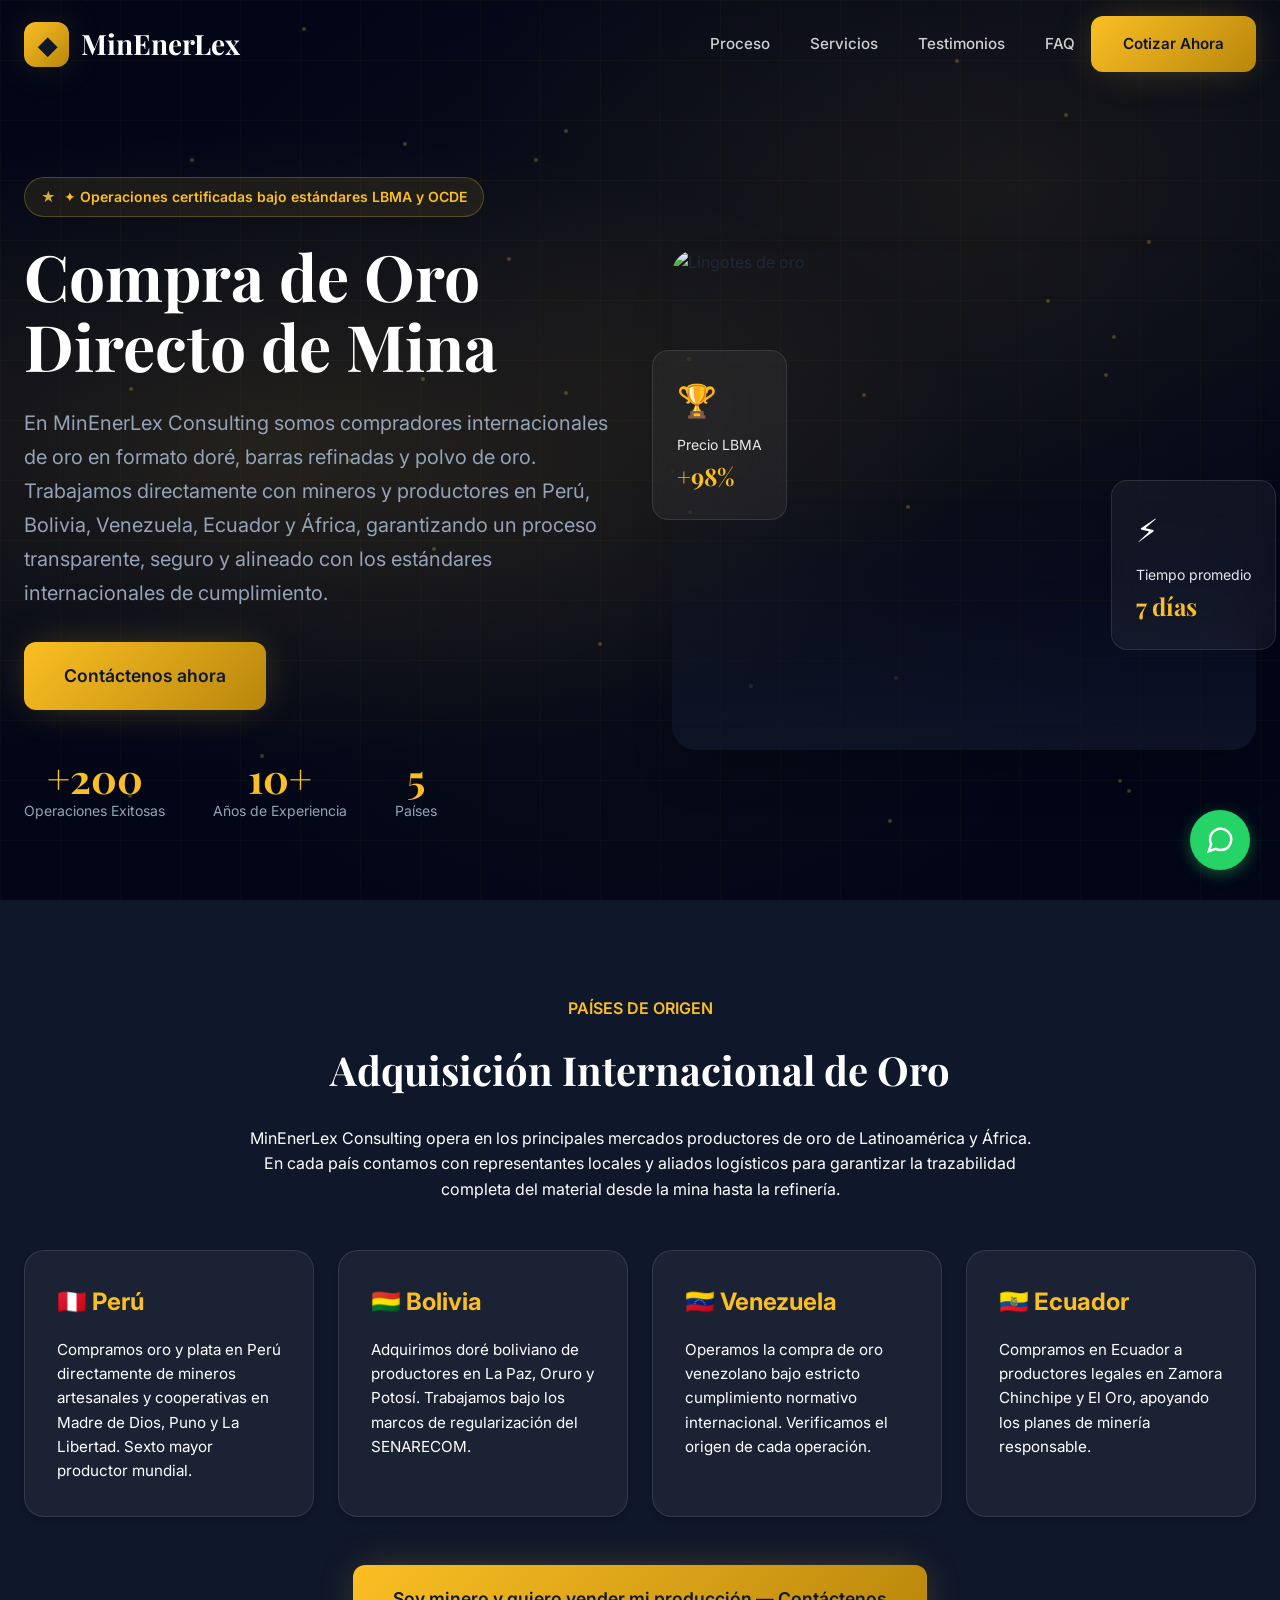
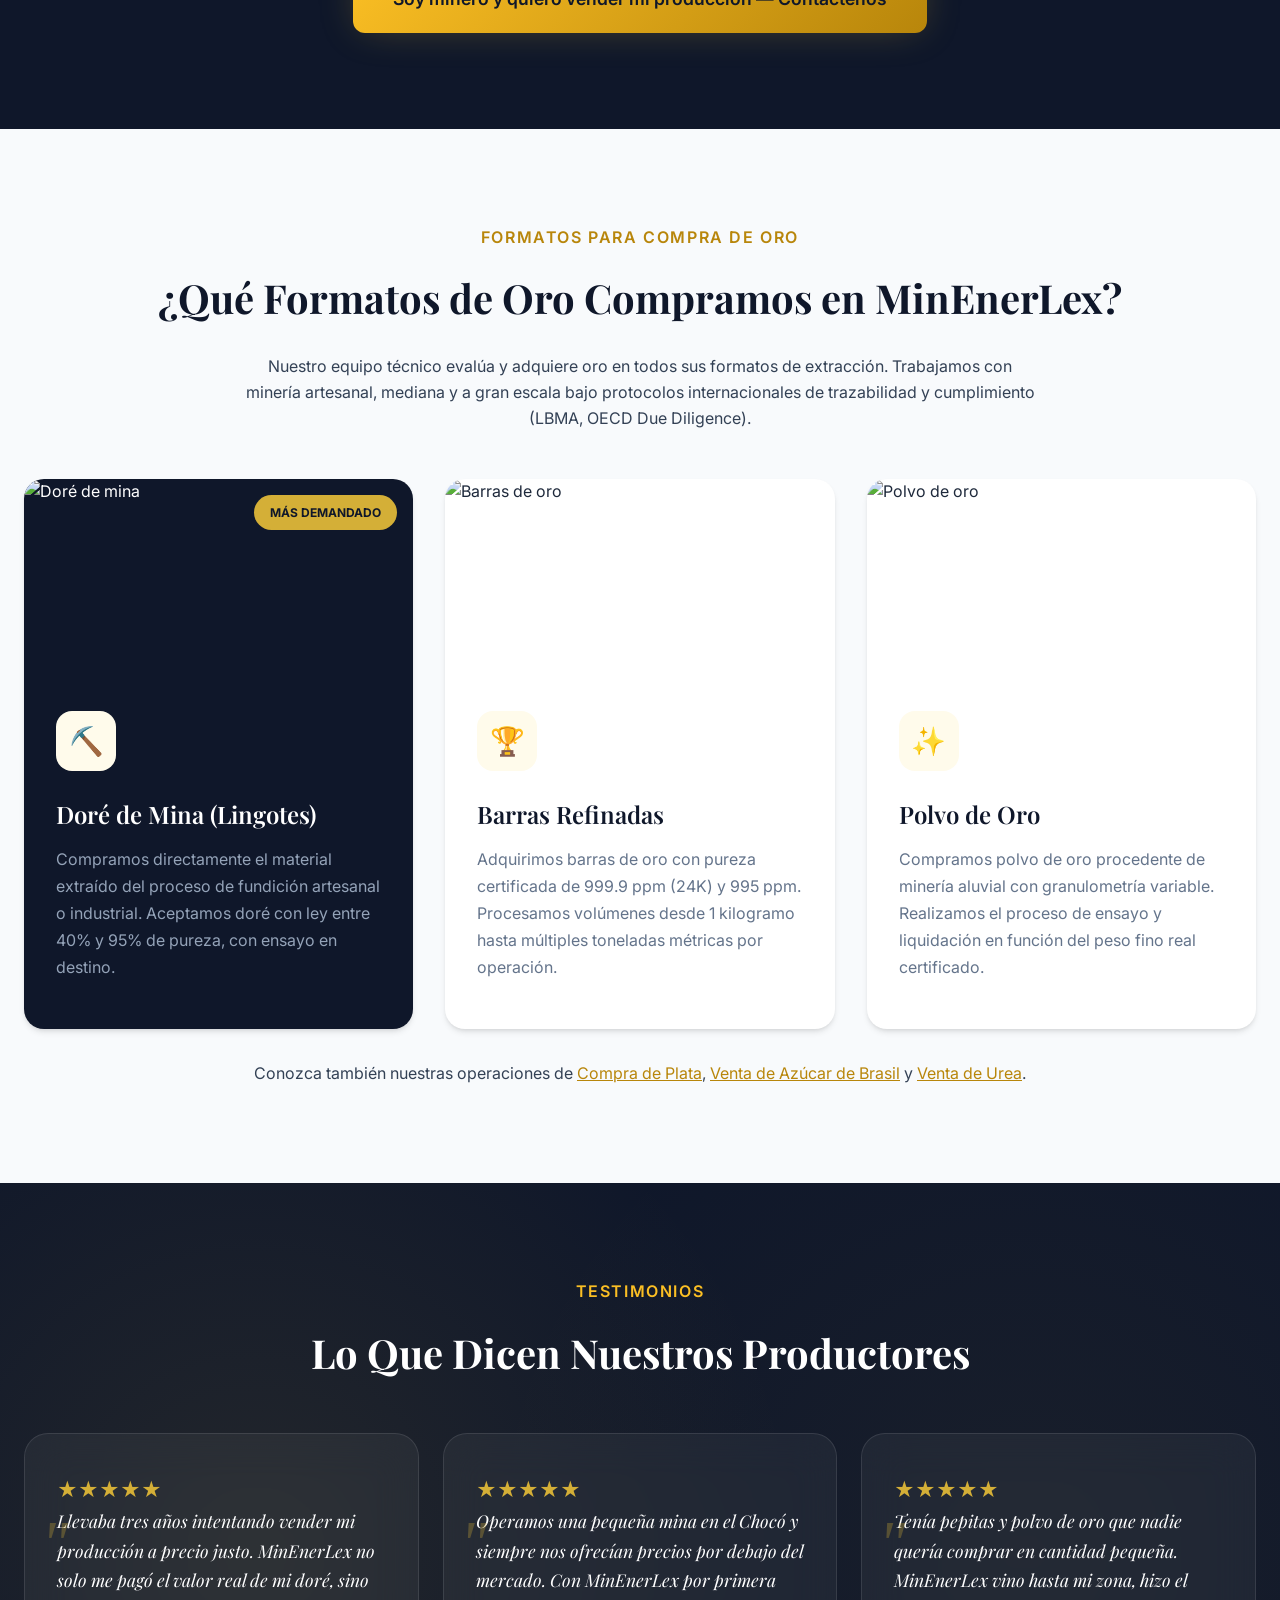
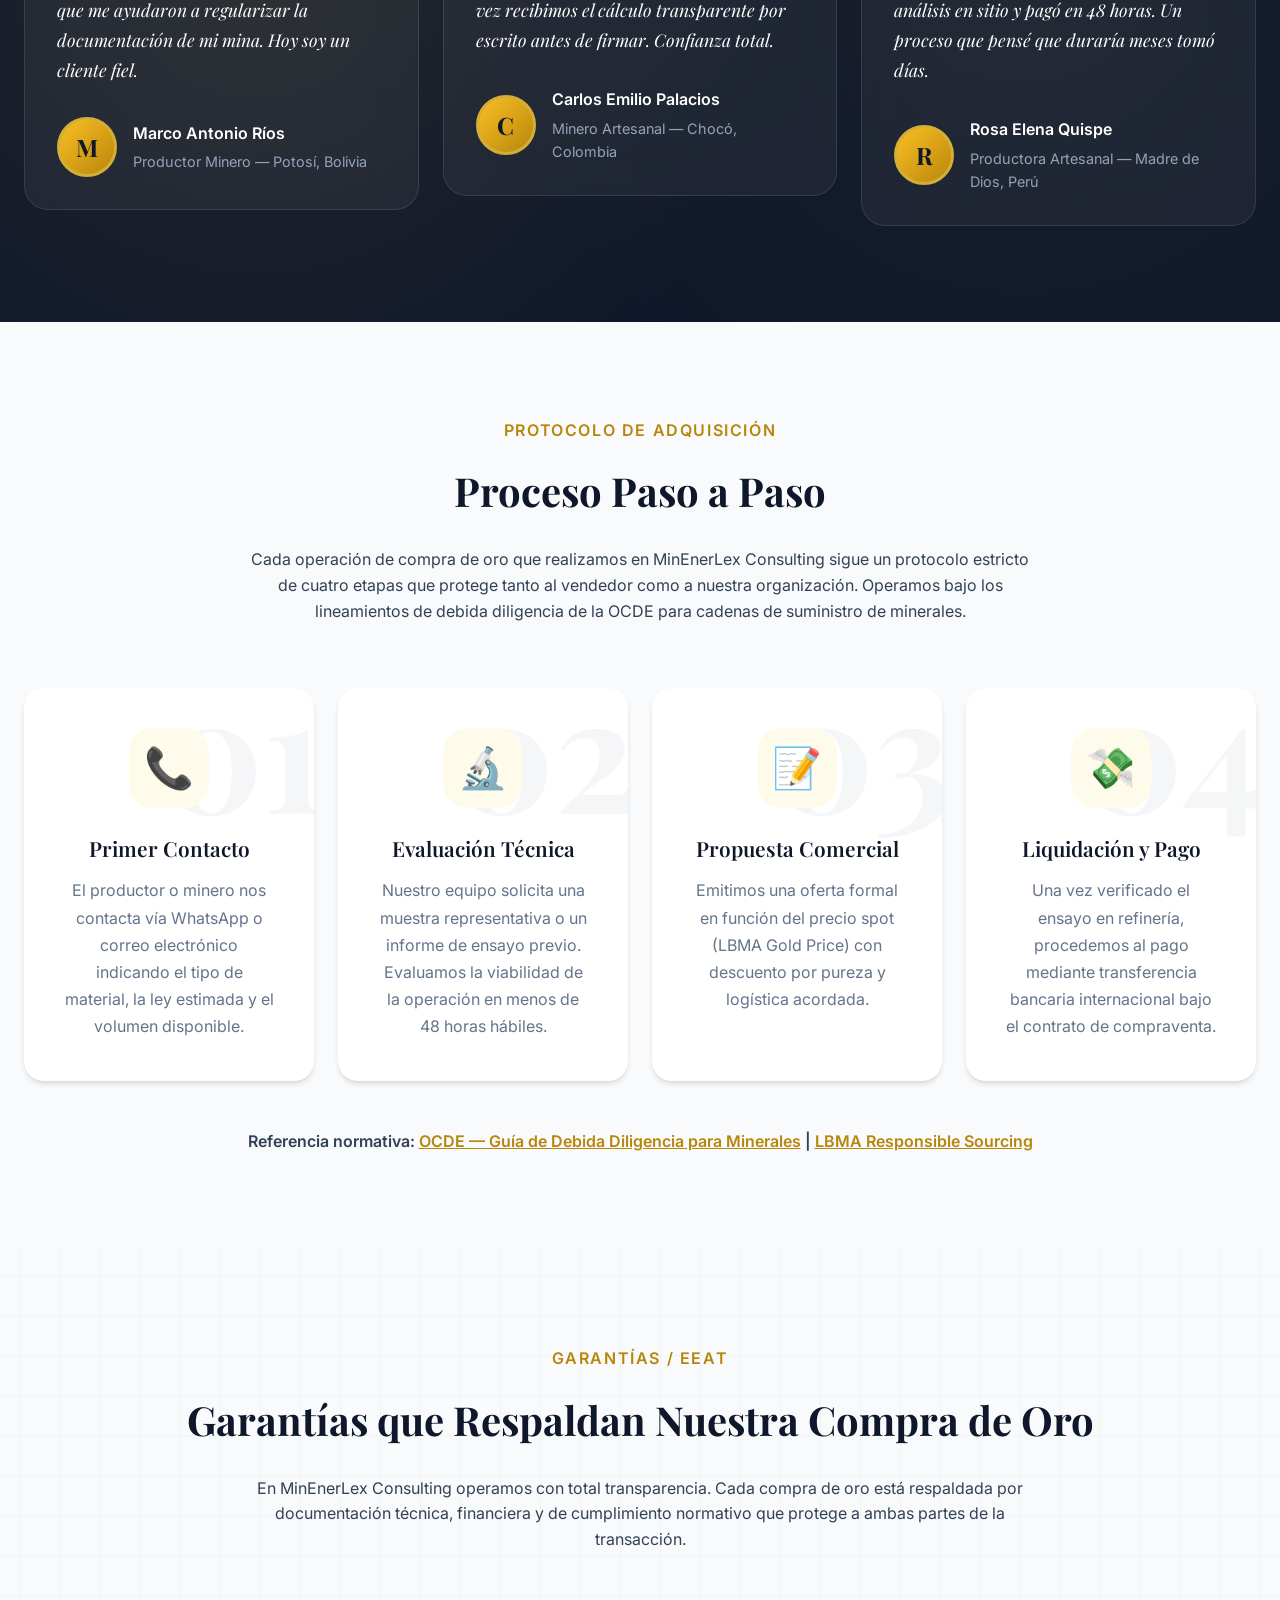
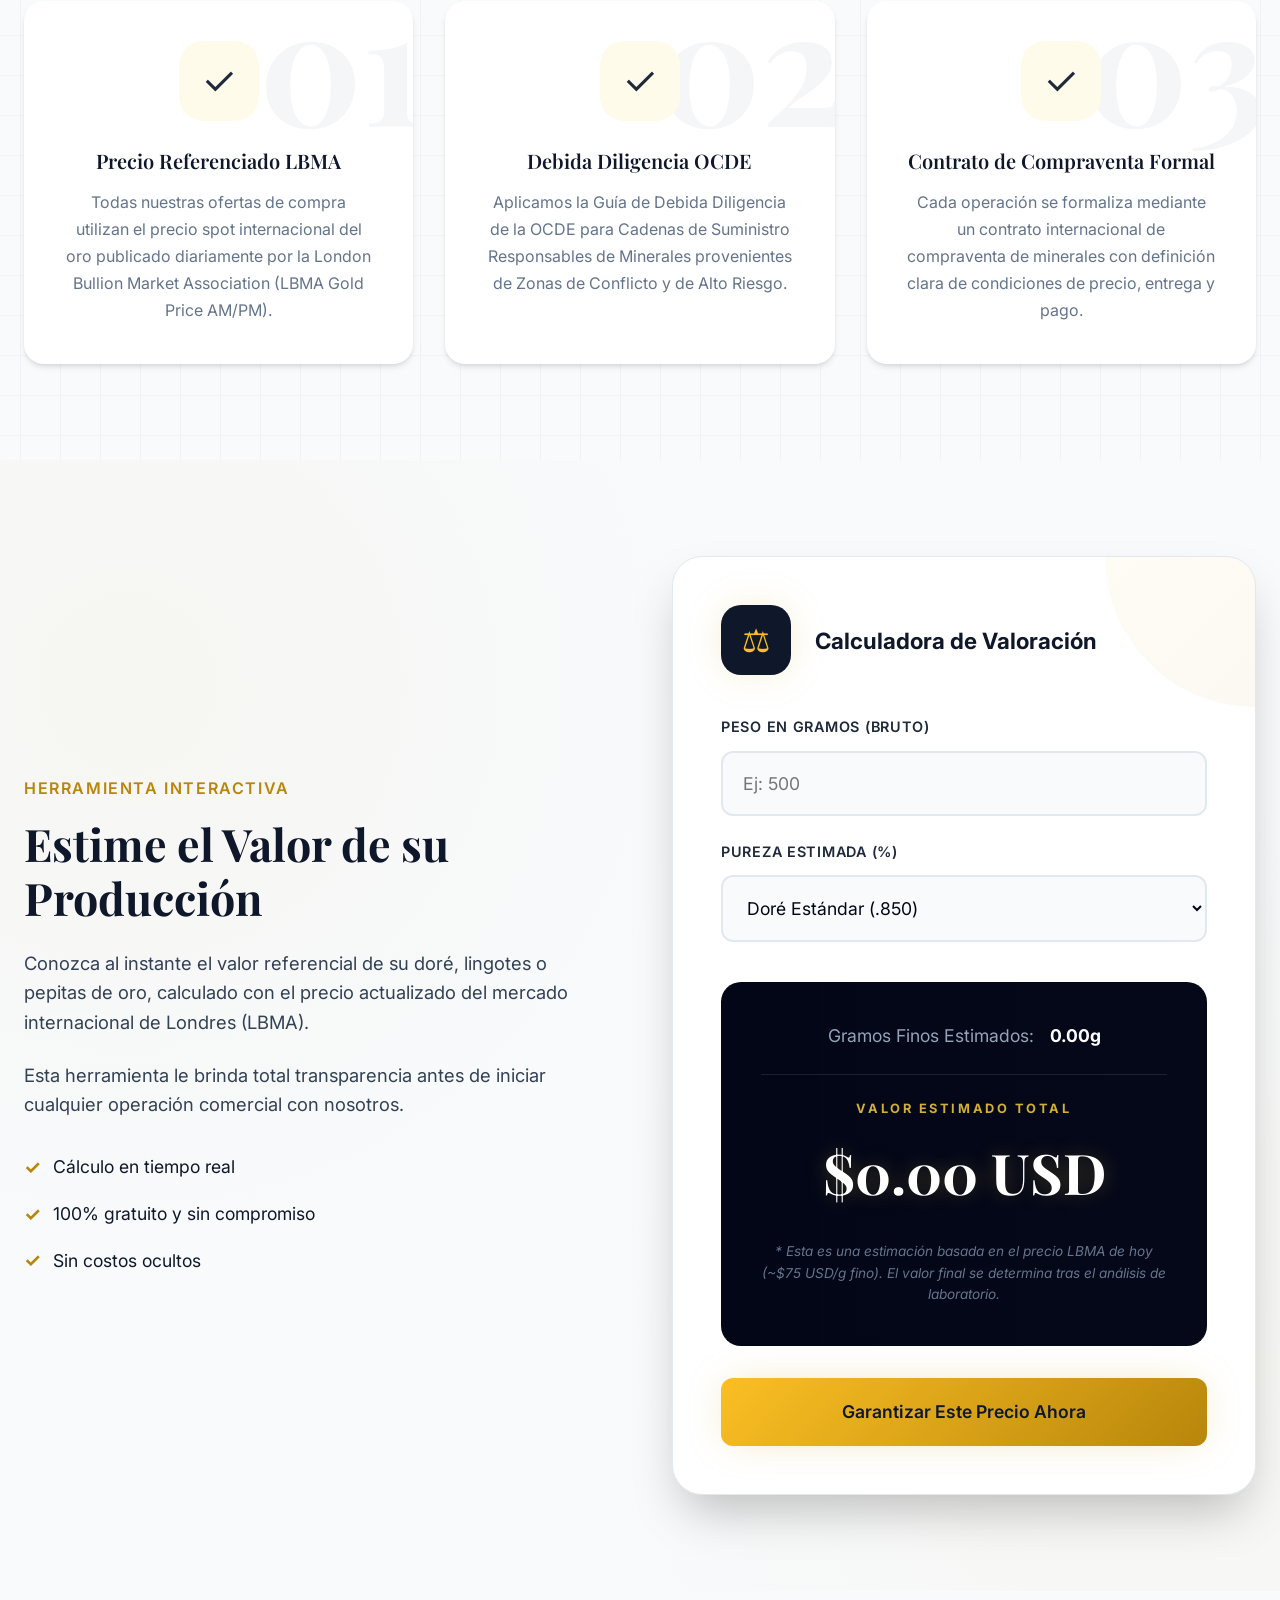
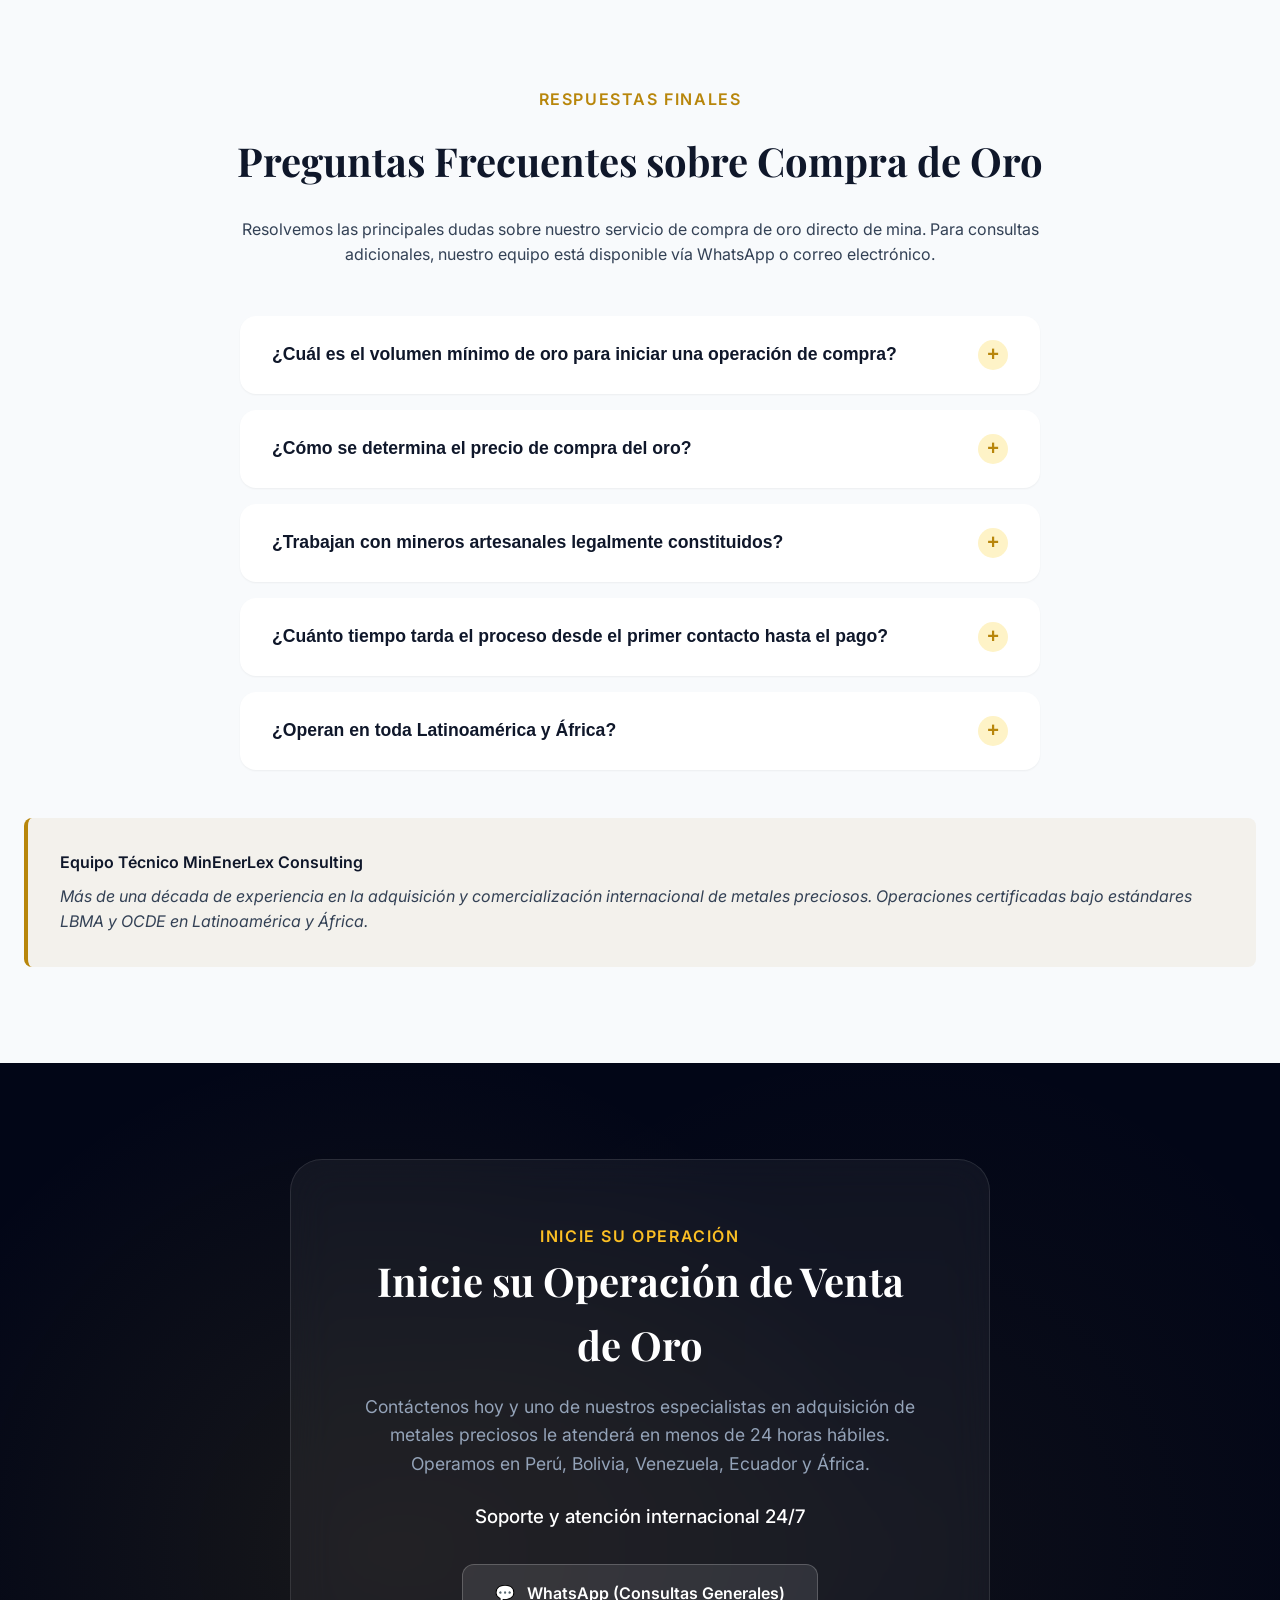
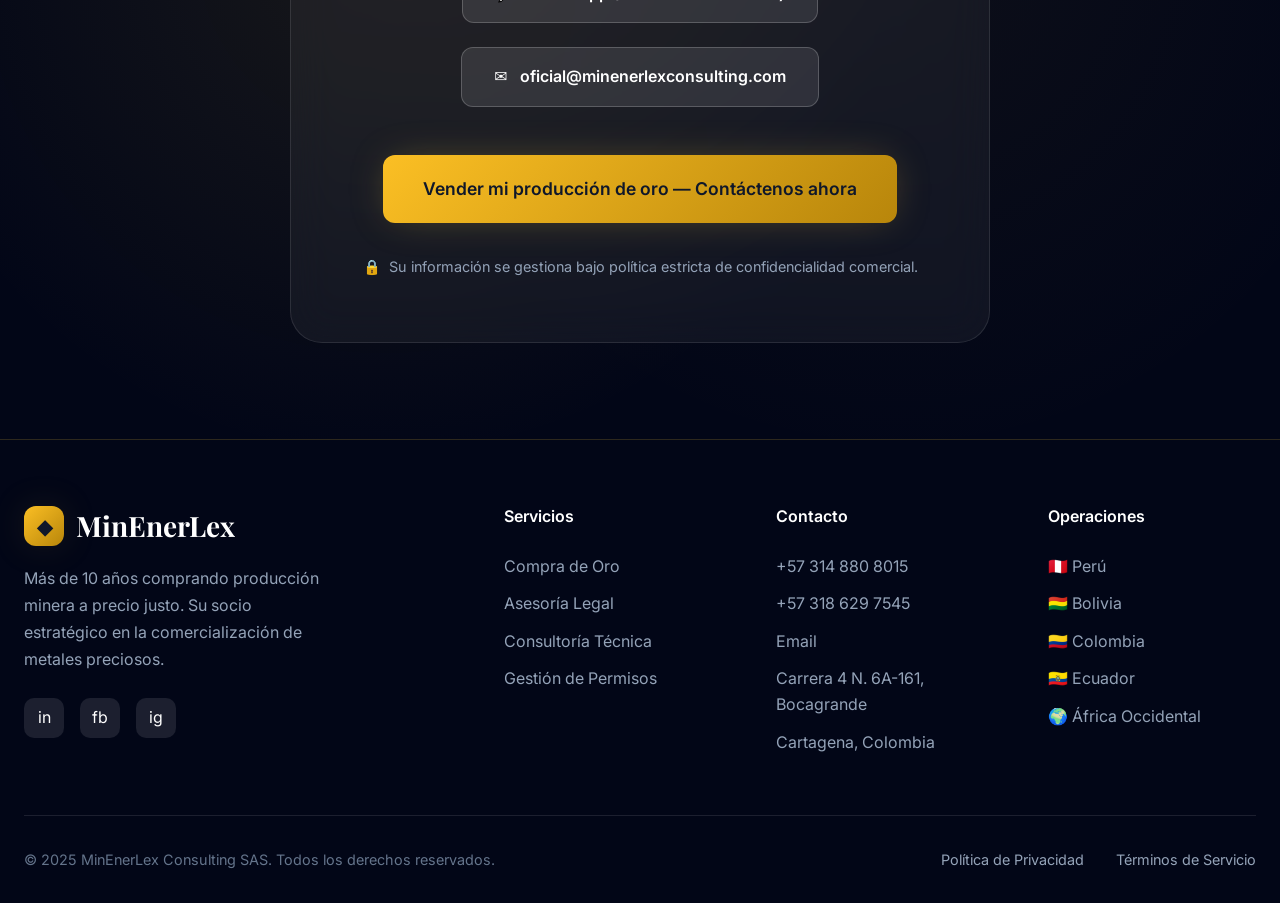
==== commit 33f109ee: "Content: Implemented localized silver purchase service page with full content" ====
--- a/index.html
+++ b/index.html
@@ -3,96 +3,697 @@
 <head>
   <meta charset="UTF-8">
   <meta name="viewport" content="width=device-width, initial-scale=1.0">
-  <meta name="description" content="MinEnerLex Consulting - Líderes en consultoría minera y comercialización de metales preciosos. Especialistas en compra de oro, gestión legal y técnica.">
-  <title>MinEnerLex Consulting | Soluciones Integrales Mineras</title>
+  <meta name="description" content="Especialistas en la compra de oro directo de mina (doré, barras y polvo). Operamos en Perú, Bolivia, Venezuela, Ecuador y África con precio LBMA. Contáctenos.">
+  <title>Compra de Oro Directo de Mina | MinEnerLex Consulting</title>
+
+  <!-- Open Graph -->
+  <meta property="og:type" content="website">
+  <meta property="og:title" content="Compra de Oro Directo de Mina | MinEnerLex Consulting">
+  <meta property="og:description" content="Especialistas en la compra de oro directo de mina (doré, barras y polvo). Operamos en Perú, Bolivia, Venezuela, Ecuador y África con precio LBMA. Contáctenos.">
+  <meta property="og:image" content="https://images.unsplash.com/photo-1610375461246-83df859d849d?w=1200&h=630&fit=crop">
+  <meta property="og:url" content="https://minenerlex-redesign.vercel.app/compra-de-oro-en-mina">
+  <link rel="canonical" href="https://minenerlex-redesign.vercel.app/compra-de-oro-en-mina">
+  <meta property="og:locale" content="es_CO">
+  <meta name="twitter:card" content="summary_large_image">
+
   <link rel="preconnect" href="https://fonts.googleapis.com">
   <link rel="preconnect" href="https://fonts.gstatic.com" crossorigin>
-  <link href="https://fonts.googleapis.com/css2?family=Playfair+Display:wght@400;600;700&family=Inter:wght@300;400;600&display=swap" rel="stylesheet">
+  <link href="https://fonts.googleapis.com/css2?family=Playfair+Display:wght@400;600;700&family=Inter:wght@400;500;600;700&display=swap" rel="stylesheet">
   <link rel="stylesheet" href="/styles-v2.css">
-  <style>
-    .hero-home {
-      height: 100vh;
-      display: flex;
-      align-items: center;
-      background: var(--gradient-hero);
-      position: relative;
-      overflow: hidden;
-    }
-    .service-cards-home {
-      display: grid;
-      grid-template-columns: repeat(auto-fit, minmax(300px, 1fr));
-      gap: 2rem;
-      margin-top: -100px;
-      position: relative;
-      z-index: 10;
-    }
-    .home-card {
-      background: white;
-      padding: 3rem;
-      border-radius: 20px;
-      box-shadow: var(--shadow-xl);
-      text-align: center;
-      transition: transform 0.3s ease;
-      border: 1px solid var(--gray-200);
-    }
-    .home-card:hover {
-      transform: translateY(-10px);
-    }
-    .home-card.featured {
-      border: 2px solid var(--gold-400);
-    }
-  </style>
 </head>
 <body>
-  <header class="header">
+  <!-- Header -->
+  <header class="header" id="header">
     <div class="container header-inner">
-      <a href="/" class="logo">
-        <div class="logo-icon">◆</div>
-        <span>MinEnerLex</span>
-      </a>
-      <a href="/compra-de-oro-en-mina" class="btn btn-primary">Ir a Compra de Oro</a>
+      <div style="flex: 1;">
+        <a href="/" class="logo">
+          <div class="logo-icon">◆</div>
+          <span>MinEnerLex</span>
+        </a>
+      </div>
+      <nav class="nav-desktop">
+        <a href="#proceso" class="nav-link">Proceso</a>
+        <a href="#servicios" class="nav-link">Servicios</a>
+        <a href="#testimonios" class="nav-link">Testimonios</a>
+        <a href="#faq" class="nav-link">FAQ</a>
+      </nav>
+      <div class="header-actions">
+        <a href="#contacto" class="btn btn-primary d-desktop">Cotizar Ahora</a>
+        <button class="menu-toggle" aria-label="Abrir menú">
+          <span></span>
+          <span></span>
+          <span></span>
+        </button>
+      </div>
     </div>
   </header>
 
-  <section class="hero-home">
-    <div class="container" style="text-align: center; color: white;">
-      <span style="color: var(--gold-400); font-weight: 600; letter-spacing: 0.2em; text-transform: uppercase;">Consultoría Minera de Alto Nivel</span>
-      <h1 class="hero-title" style="font-size: 4rem; margin: 1.5rem 0;">Excelencia en la Gestión de Metales Preciosos</h1>
-      <p style="font-size: 1.25rem; color: var(--gray-400); max-width: 800px; margin: 0 auto 3rem;">
-        Desde la compra directa en mina hasta la asesoría técnica especializada, acompañamos a productores e inversionistas en toda la cadena de valor del sector minero.
-      </p>
-    </div>
-  </section>
-
-  <div class="container">
-    <div class="service-cards-home">
-      <div class="home-card featured">
-        <div class="card-icon" style="font-size: 3rem; margin-bottom: 1.5rem;">⛏️</div>
-        <h3 style="font-family: 'Playfair Display'; font-size: 1.8rem; margin-bottom: 1rem;">Compra de Oro</h3>
-        <p style="color: var(--gray-600); margin-bottom: 2rem;">Adquisición directa de producción minera con precio LBMA y protocolos OCDE.</p>
-        <a href="/compra-de-oro-en-mina" class="btn btn-primary">Ver Detalles</a>
-      </div>
-
-      <div class="home-card">
-        <div class="card-icon" style="font-size: 3rem; margin-bottom: 1.5rem;">⚖️</div>
-        <h3 style="font-family: 'Playfair Display'; font-size: 1.8rem; margin-bottom: 1rem;">Asesoría Legal</h3>
-        <p style="color: var(--gray-600); margin-bottom: 2rem;">Especialistas en regulación minera, contratos y regularización de títulos.</p>
-        <span class="badge" style="background: var(--gray-100); color: var(--gray-500); padding: 0.5rem 1rem; border-radius: 20px;">Próximamente</span>
-      </div>
-
-      <div class="home-card">
-        <div class="card-icon" style="font-size: 3rem; margin-bottom: 1.5rem;">🏗️</div>
-        <h3 style="font-family: 'Playfair Display'; font-size: 1.8rem; margin-bottom: 1rem;">Consultoría Técnica</h3>
-        <p style="color: var(--gray-600); margin-bottom: 2rem;">Optimización de procesos de extracción y gestión técnica de proyectos.</p>
-        <span class="badge" style="background: var(--gray-100); color: var(--gray-500); padding: 0.5rem 1rem; border-radius: 20px;">Próximamente</span>
-      </div>
-    </div>
-  </div>
-
-  <footer class="footer" style="margin-top: 100px;">
+  <!-- Hero Section -->
+  <section class="hero">
+    <div class="hero-bg"></div>
+    <div class="hero-grid"></div>
+    <div class="hero-particles" id="particles"></div>
+
+    <div class="container hero-content">
+      <div class="hero-text">
+        <div class="hero-badge">✦ Operaciones certificadas bajo estándares LBMA y OCDE</div>
+        <h1 class="hero-title">
+          Compra de Oro Directo de Mina
+        </h1>
+        <p class="hero-description">
+          En MinEnerLex Consulting somos compradores internacionales de oro en formato doré, barras refinadas y polvo de oro. Trabajamos directamente con mineros y productores en Perú, Bolivia, Venezuela, Ecuador y África, garantizando un proceso transparente, seguro y alineado con los estándares internacionales de cumplimiento.
+        </p>
+        <div class="hero-actions">
+          <a href="#contacto" class="btn btn-primary btn-lg">Contáctenos ahora</a>
+        </div>
+        <div class="hero-stats">
+          <div class="stat-item">
+            <span class="stat-number">+200</span>
+            <span class="stat-label">Operaciones Exitosas</span>
+          </div>
+          <div class="stat-item">
+            <span class="stat-number">10+</span>
+            <span class="stat-label">Años de Experiencia</span>
+          </div>
+          <div class="stat-item">
+            <span class="stat-number">5</span>
+            <span class="stat-label">Países</span>
+          </div>
+        </div>
+      </div>
+
+      <div class="hero-visual">
+        <div class="hero-image-container">
+          <img src="https://images.unsplash.com/photo-1610375461246-83df859d849d?w=800&h=500&fit=crop" alt="Lingotes de oro" class="hero-image">
+          <div class="hero-image-overlay"></div>
+        </div>
+        <div class="floating-card floating-card-1">
+          <div class="floating-card-icon">🏆</div>
+          <div class="floating-card-text">Precio LBMA</div>
+          <div class="floating-card-value">+98%</div>
+        </div>
+        <div class="floating-card floating-card-2">
+          <div class="floating-card-icon">⚡</div>
+          <div class="floating-card-text">Tiempo promedio</div>
+          <div class="floating-card-value">7 días</div>
+        </div>
+      </div>
+    </div>
+  </section>
+
+  <!-- Países de Origen -->
+  <section class="section section-grid-bg" id="paises" style="background-color: var(--navy-900); color: white;">
     <div class="container">
-      <p style="text-align: center; color: var(--gray-500);">© 2025 MinEnerLex Consulting. Todos los derechos reservados.</p>
+      <div class="section-header" style="text-align: center; margin-bottom: 3rem;">
+        <span style="color: var(--gold-400); font-weight: 600; text-transform: uppercase;">Países de Origen</span>
+        <h2 style="font-family: 'Playfair Display', serif; font-size: 2.5rem; margin-top: 1rem;">Adquisición Internacional de Oro</h2>
+        <p style="color: var(--navy-100); max-width: 800px; margin: 1.5rem auto 0; line-height: 1.6;">MinEnerLex Consulting opera en los principales mercados productores de oro de Latinoamérica y África. En cada país contamos con representantes locales y aliados logísticos para garantizar la trazabilidad completa del material desde la mina hasta la refinería.</p>
+      </div>
+      <div class="cards-grid" style="grid-template-columns: repeat(auto-fit, minmax(250px, 1fr)); gap: 1.5rem;">
+        <div class="card" style="background: rgba(255,255,255,0.05); color: white; border: 1px solid rgba(255,255,255,0.1);">
+          <div class="card-content">
+            <h3 style="color: var(--gold-400); font-size: 1.5rem; margin-bottom: 1rem;">🇵🇪 Perú</h3>
+            <p style="color: var(--navy-100); font-size: 0.95rem;">Compramos oro y plata en Perú directamente de mineros artesanales y cooperativas en Madre de Dios, Puno y La Libertad. Sexto mayor productor mundial.</p>
+          </div>
+        </div>
+        <div class="card" style="background: rgba(255,255,255,0.05); color: white; border: 1px solid rgba(255,255,255,0.1);">
+          <div class="card-content">
+            <h3 style="color: var(--gold-400); font-size: 1.5rem; margin-bottom: 1rem;">🇧🇴 Bolivia</h3>
+            <p style="color: var(--navy-100); font-size: 0.95rem;">Adquirimos doré boliviano de productores en La Paz, Oruro y Potosí. Trabajamos bajo los marcos de regularización del SENARECOM.</p>
+          </div>
+        </div>
+        <div class="card" style="background: rgba(255,255,255,0.05); color: white; border: 1px solid rgba(255,255,255,0.1);">
+          <div class="card-content">
+            <h3 style="color: var(--gold-400); font-size: 1.5rem; margin-bottom: 1rem;">🇻🇪 Venezuela</h3>
+            <p style="color: var(--navy-100); font-size: 0.95rem;">Operamos la compra de oro venezolano bajo estricto cumplimiento normativo internacional. Verificamos el origen de cada operación.</p>
+          </div>
+        </div>
+        <div class="card" style="background: rgba(255,255,255,0.05); color: white; border: 1px solid rgba(255,255,255,0.1);">
+          <div class="card-content">
+            <h3 style="color: var(--gold-400); font-size: 1.5rem; margin-bottom: 1rem;">🇪🇨 Ecuador</h3>
+            <p style="color: var(--navy-100); font-size: 0.95rem;">Compramos en Ecuador a productores legales en Zamora Chinchipe y El Oro, apoyando los planes de minería responsable.</p>
+          </div>
+        </div>
+
+      </div>
+      <div style="text-align: center; margin-top: 3rem;">
+        <a href="#contacto" class="btn btn-primary btn-lg">Soy minero y quiero vender mi producción — Contáctenos</a>
+      </div>
+    </div>
+  </section>
+
+  <!-- Servicios / Cards -->
+  <section class="section" id="servicios">
+    <div class="container">
+      <div class="section-header" style="text-align: center; margin-bottom: 3rem;">
+        <span style="color: var(--gold-600); font-weight: 600; text-transform: uppercase; letter-spacing: 0.1em;">Formatos para Compra de Oro</span>
+        <h2 style="font-family: 'Playfair Display', serif; font-size: 2.5rem; color: var(--navy-900); margin-top: 1rem;">
+          ¿Qué Formatos de Oro Compramos en MinEnerLex?
+        </h2>
+        <p style="color: var(--navy-700); max-width: 800px; margin: 1.5rem auto 0; line-height: 1.6;">Nuestro equipo técnico evalúa y adquiere oro en todos sus formatos de extracción. Trabajamos con minería artesanal, mediana y a gran escala bajo protocolos internacionales de trazabilidad y cumplimiento (LBMA, OECD Due Diligence).</p>
+      </div>
+
+      <div class="cards-grid">
+        <article class="card card-featured">
+          <span class="card-badge">Más Demandado</span>
+          <div style="overflow: hidden;">
+            <img src="https://images.unsplash.com/photo-1558618666-fcd25c85cd64?w=600&h=400&fit=crop" alt="Doré de mina" class="card-image">
+          </div>
+          <div class="card-content">
+            <div class="card-icon">⛏️</div>
+            <h3 class="card-title">Doré de Mina (Lingotes)</h3>
+            <p class="card-text">Compramos directamente el material extraído del proceso de fundición artesanal o industrial. Aceptamos doré con ley entre 40% y 95% de pureza, con ensayo en destino.</p>
+          </div>
+        </article>
+
+        <article class="card">
+          <div style="overflow: hidden;">
+            <img src="https://images.unsplash.com/photo-1610375461246-83df859d849d?w=600&h=400&fit=crop" alt="Barras de oro" class="card-image">
+          </div>
+          <div class="card-content">
+            <div class="card-icon">🏆</div>
+            <h3 class="card-title">Barras Refinadas</h3>
+            <p class="card-text">Adquirimos barras de oro con pureza certificada de 999.9 ppm (24K) y 995 ppm. Procesamos volúmenes desde 1 kilogramo hasta múltiples toneladas métricas por operación.</p>
+          </div>
+        </article>
+
+        <article class="card">
+          <div style="overflow: hidden;">
+            <img src="https://images.unsplash.com/photo-1569017388730-020b5f80a004?w=600&h=400&fit=crop" alt="Polvo de oro" class="card-image">
+          </div>
+          <div class="card-content">
+            <div class="card-icon">✨</div>
+            <h3 class="card-title">Polvo de Oro</h3>
+            <p class="card-text">Compramos polvo de oro procedente de minería aluvial con granulometría variable. Realizamos el proceso de ensayo y liquidación en función del peso fino real certificado.</p>
+          </div>
+        </article>
+
+      </div>
+      <div style="text-align: center; margin-top: 2rem;">
+        <p style="color: var(--navy-700);">Conozca también nuestras operaciones de <a href="#" style="color: var(--gold-600); text-decoration: underline;">Compra de Plata</a>, <a href="#" style="color: var(--gold-600); text-decoration: underline;">Venta de Azúcar de Brasil</a> y <a href="#" style="color: var(--gold-600); text-decoration: underline;">Venta de Urea</a>.</p>
+      </div>
+    </div>
+  </section>
+
+  <!-- Testimonios -->
+  <section class="section testimonials" id="testimonios">
+    <div class="container" style="position: relative; z-index: 1;">
+      <div class="section-header" style="text-align: center; margin-bottom: 3rem;">
+        <span style="color: var(--gold-400); font-weight: 600; text-transform: uppercase; letter-spacing: 0.1em;">Testimonios</span>
+        <h2 style="font-family: 'Playfair Display', serif; font-size: 2.5rem; color: white; margin-top: 1rem;">
+          Lo Que Dicen Nuestros Productores
+        </h2>
+      </div>
+
+      <div class="testimonials-grid">
+
+        <!-- Testimonio 1 -->
+        <div class="testimonial-card">
+          <div class="testimonial-rating">★★★★★</div>
+          <p class="testimonial-quote">
+            Llevaba tres años intentando vender mi producción a precio justo.
+            MinEnerLex no solo me pagó el valor real de mi doré, sino que me ayudaron
+            a regularizar la documentación de mi mina. Hoy soy un cliente fiel.
+          </p>
+          <div class="testimonial-author">
+            <div class="testimonial-avatar-monogram">M</div>
+            <div class="testimonial-info">
+              <h4>Marco Antonio Ríos</h4>
+              <p>Productor Minero — Potosí, Bolivia</p>
+            </div>
+          </div>
+        </div>
+
+        <!-- Testimonio 2 -->
+        <div class="testimonial-card">
+          <div class="testimonial-rating">★★★★★</div>
+          <p class="testimonial-quote">
+            Operamos una pequeña mina en el Chocó y siempre nos ofrecían precios
+            por debajo del mercado. Con MinEnerLex por primera vez recibimos el
+            cálculo transparente por escrito antes de firmar. Confianza total.
+          </p>
+          <div class="testimonial-author">
+            <div class="testimonial-avatar-monogram">C</div>
+            <div class="testimonial-info">
+              <h4>Carlos Emilio Palacios</h4>
+              <p>Minero Artesanal — Chocó, Colombia</p>
+            </div>
+          </div>
+        </div>
+
+        <!-- Testimonio 3 -->
+        <div class="testimonial-card">
+          <div class="testimonial-rating">★★★★★</div>
+          <p class="testimonial-quote">
+            Tenía pepitas y polvo de oro que nadie quería comprar en cantidad
+            pequeña. MinEnerLex vino hasta mi zona, hizo el análisis en sitio
+            y pagó en 48 horas. Un proceso que pensé que duraría meses tomó días.
+          </p>
+          <div class="testimonial-author">
+            <div class="testimonial-avatar-monogram">R</div>
+            <div class="testimonial-info">
+              <h4>Rosa Elena Quispe</h4>
+              <p>Productora Artesanal — Madre de Dios, Perú</p>
+            </div>
+          </div>
+        </div>
+
+      </div>
+    </div>
+  </section>
+
+  <!-- Protocolo de Adquisición -->
+  <section class="section process-section" id="proceso">
+    <div class="container">
+      <div class="section-header" style="text-align: center; margin-bottom: 4rem;">
+        <span style="color: var(--gold-600); font-weight: 600; text-transform: uppercase; letter-spacing: 0.1em;">Protocolo de Adquisición</span>
+        <h2 style="font-family: 'Playfair Display', serif; font-size: 2.5rem; color: var(--navy-900); margin-top: 1rem;">
+          Proceso Paso a Paso
+        </h2>
+        <p style="color: var(--navy-700); max-width: 800px; margin: 1.5rem auto 0; line-height: 1.6;">Cada operación de compra de oro que realizamos en MinEnerLex Consulting sigue un protocolo estricto de cuatro etapas que protege tanto al vendedor como a nuestra organización. Operamos bajo los lineamientos de debida diligencia de la OCDE para cadenas de suministro de minerales.</p>
+      </div>
+
+      <div class="benefits-grid" style="grid-template-columns: repeat(auto-fit, minmax(240px, 1fr)); gap: 1.5rem;">
+        <div class="benefit-card position-relative">
+          <div class="watermark-number">01</div>
+          <div class="benefit-icon" style="color: var(--gold-600);">📞</div>
+          <h3 class="benefit-title" style="font-size: 1.3rem;">Primer Contacto</h3>
+          <p class="benefit-text">El productor o minero nos contacta vía WhatsApp o correo electrónico indicando el tipo de material, la ley estimada y el volumen disponible.</p>
+        </div>
+        <div class="benefit-card position-relative">
+          <div class="watermark-number">02</div>
+          <div class="benefit-icon" style="color: var(--gold-600);">🔬</div>
+          <h3 class="benefit-title" style="font-size: 1.3rem;">Evaluación Técnica</h3>
+          <p class="benefit-text">Nuestro equipo solicita una muestra representativa o un informe de ensayo previo. Evaluamos la viabilidad de la operación en menos de 48 horas hábiles.</p>
+        </div>
+        <div class="benefit-card position-relative">
+          <div class="watermark-number">03</div>
+          <div class="benefit-icon" style="color: var(--gold-600);">📝</div>
+          <h3 class="benefit-title" style="font-size: 1.3rem;">Propuesta Comercial</h3>
+          <p class="benefit-text">Emitimos una oferta formal en función del precio spot (LBMA Gold Price) con descuento por pureza y logística acordada.</p>
+        </div>
+        <div class="benefit-card position-relative">
+          <div class="watermark-number">04</div>
+          <div class="benefit-icon" style="color: var(--gold-600);">💸</div>
+          <h3 class="benefit-title" style="font-size: 1.3rem;">Liquidación y Pago</h3>
+          <p class="benefit-text">Una vez verificado el ensayo en refinería, procedemos al pago mediante transferencia bancaria internacional bajo el contrato de compraventa.</p>
+        </div>
+      </div>
+      <div style="text-align: center; margin-top: 3rem;">
+        <p style="color: var(--navy-700); font-weight: 600;">Referencia normativa: <a href="#" style="color: var(--gold-600); text-decoration: underline;">OCDE — Guía de Debida Diligencia para Minerales</a> | <a href="#" style="color: var(--gold-600); text-decoration: underline;">LBMA Responsible Sourcing</a></p>
+      </div>
+    </div>
+  </section>
+
+  <!-- Garantías / EEAT -->
+  <section class="section section-alt section-grid-bg">
+    <div class="container">
+      <div class="section-header" style="text-align: center; margin-bottom: 3rem;">
+        <span style="color: var(--gold-600); font-weight: 600; text-transform: uppercase; letter-spacing: 0.1em;">Garantías / EEAT</span>
+        <h2 style="font-family: 'Playfair Display', serif; font-size: 2.5rem; color: var(--navy-900); margin-top: 1rem;">
+          Garantías que Respaldan Nuestra Compra de Oro
+        </h2>
+        <p style="color: var(--navy-700); max-width: 800px; margin: 1.5rem auto 0; line-height: 1.6;">En MinEnerLex Consulting operamos con total transparencia. Cada compra de oro está respaldada por documentación técnica, financiera y de cumplimiento normativo que protege a ambas partes de la transacción.</p>
+      </div>
+
+      <div class="benefits-grid">
+        <div class="benefit-card position-relative">
+          <div class="watermark-number">01</div>
+          <div class="benefit-icon">✓</div>
+          <h3 class="benefit-title">Precio Referenciado LBMA</h3>
+          <p class="benefit-text">Todas nuestras ofertas de compra utilizan el precio spot internacional del oro publicado diariamente por la London Bullion Market Association (LBMA Gold Price AM/PM).</p>
+        </div>
+        <div class="benefit-card position-relative">
+          <div class="watermark-number">02</div>
+          <div class="benefit-icon">✓</div>
+          <h3 class="benefit-title">Debida Diligencia OCDE</h3>
+          <p class="benefit-text">Aplicamos la Guía de Debida Diligencia de la OCDE para Cadenas de Suministro Responsables de Minerales provenientes de Zonas de Conflicto y de Alto Riesgo.</p>
+        </div>
+        <div class="benefit-card position-relative">
+          <div class="watermark-number">03</div>
+          <div class="benefit-icon">✓</div>
+          <h3 class="benefit-title">Contrato de Compraventa Formal</h3>
+          <p class="benefit-text">Cada operación se formaliza mediante un contrato internacional de compraventa de minerales con definición clara de condiciones de precio, entrega y pago.</p>
+        </div>
+      </div>
+    </div>
+  </section>
+
+  <!-- Calculadora de Cotización (NUEVA) -->
+  <!-- Calculadora de Cotización (NUEVA) -->
+  <section class="section calculator-section">
+    <div class="container calculator-layout">
+      <!-- Contenedor 1: Título y Descripción -->
+      <div class="calculator-text">
+        <span style="color: var(--gold-600); font-weight: 600; text-transform: uppercase; letter-spacing: 0.1em; display: block; margin-bottom: 1rem;">Herramienta Interactiva</span>
+        <h2 style="font-family: 'Playfair Display', serif; font-size: 2.8rem; color: var(--navy-900); margin-bottom: 1.5rem; line-height: 1.2;">
+          Estime el Valor de su Producción
+        </h2>
+        <p style="font-size: 1.15rem; color: var(--navy-700); line-height: 1.6; margin-bottom: 1.5rem;">
+          Conozca al instante el valor referencial de su doré, lingotes o pepitas de oro, calculado con el precio actualizado del mercado internacional de Londres (LBMA).
+        </p>
+        <p style="font-size: 1.15rem; color: var(--navy-700); line-height: 1.6; margin-bottom: 2rem;">
+          Esta herramienta le brinda total transparencia antes de iniciar cualquier operación comercial con nosotros.
+        </p>
+        <ul style="list-style: none; padding: 0; margin-bottom: 0; font-size: 1.1rem; color: var(--navy-900); display: flex; flex-direction: column; gap: 1rem;">
+          <li style="display: flex; align-items: center; gap: 0.75rem;"><span style="color: var(--gold-600); font-weight: bold; font-size: 1.2rem;">✓</span> Cálculo en tiempo real</li>
+          <li style="display: flex; align-items: center; gap: 0.75rem;"><span style="color: var(--gold-600); font-weight: bold; font-size: 1.2rem;">✓</span> 100% gratuito y sin compromiso</li>
+          <li style="display: flex; align-items: center; gap: 0.75rem;"><span style="color: var(--gold-600); font-weight: bold; font-size: 1.2rem;">✓</span> Sin costos ocultos</li>
+        </ul>
+      </div>
+
+      <!-- Contenedor 2: La Calculadora -->
+      <div class="calculator-widget">
+        <div class="calculator-card">
+          <div class="calculator-header">
+            <div class="calculator-icon">⚖️</div>
+            <div>
+              <h3 class="calculator-title" style="margin: 0; font-family: 'Inter', sans-serif; font-size: 1.4rem;">Calculadora de Valoración</h3>
+            </div>
+          </div>
+
+          <div class="calculator-grid" style="grid-template-columns: 1fr; gap: 1.5rem;">
+            <div class="input-group">
+              <label class="input-label">Peso en Gramos (Bruto)</label>
+              <input type="number" id="gold-weight" class="input-field" placeholder="Ej: 500" oninput="updateCalculation()">
+            </div>
+            <div class="input-group">
+              <label class="input-label">Pureza Estimada (%)</label>
+              <select id="gold-purity" class="input-field" onchange="updateCalculation()">
+                <option value="0.999">Oro Fino (.999)</option>
+                <option value="0.950">Oro Refinado (.950)</option>
+                <option value="0.850" selected>Doré Estándar (.850)</option>
+                <option value="0.750">Doré Bajo (.750)</option>
+                <option value="0.500">Material de Mina (.500)</option>
+              </select>
+            </div>
+          </div>
+
+          <div class="calculator-result">
+            <div class="result-item">
+              <span class="result-label">Gramos Finos Estimados:</span>
+              <span class="result-value" id="fine-grams">0.00g</span>
+            </div>
+            <div class="result-main">
+              <span class="result-total-label">VALOR ESTIMADO TOTAL</span>
+              <span class="result-total-amount" id="total-price">$0.00 USD</span>
+            </div>
+            <p class="result-note">* Esta es una estimación basada en el precio LBMA de hoy (~$75 USD/g fino). El valor final se determina tras el análisis de laboratorio.</p>
+          </div>
+
+          <div style="text-align: center; margin-top: 2rem;">
+            <a href="#contacto" class="btn btn-primary btn-lg" style="width: 100%;">Garantizar Este Precio Ahora</a>
+          </div>
+        </div>
+      </div>
+    </div>
+  </section>
+
+  <!-- FAQ -->
+  <section class="section" id="faq">
+    <div class="container">
+      <div class="section-header" style="text-align: center; margin-bottom: 3rem;">
+        <span style="color: var(--gold-600); font-weight: 600; text-transform: uppercase; letter-spacing: 0.1em;">Respuestas Finales</span>
+        <h2 style="font-family: 'Playfair Display', serif; font-size: 2.5rem; color: var(--navy-900); margin-top: 1rem;">
+          Preguntas Frecuentes sobre Compra de Oro
+        </h2>
+        <p style="color: var(--navy-700); max-width: 800px; margin: 1.5rem auto 0; line-height: 1.6;">
+          Resolvemos las principales dudas sobre nuestro servicio de compra de oro directo de mina. Para consultas adicionales, nuestro equipo está disponible vía WhatsApp o correo electrónico.
+        </p>
+      </div>
+
+      <div class="faq-container">
+        <div class="faq-item">
+          <button class="faq-question" onclick="toggleFaq(this)">
+            <span>¿Cuál es el volumen mínimo de oro para iniciar una operación de compra?</span>
+            <span class="faq-icon">+</span>
+          </button>
+          <div class="faq-answer">
+            <div class="faq-answer-content">
+              Evaluamos operaciones desde 1 kilogramo de oro fino en adelante. Para volúmenes superiores a 10 kilogramos mensuales ofrecemos condiciones preferenciales de precio y financiamiento logístico.
+            </div>
+          </div>
+        </div>
+
+        <div class="faq-item">
+          <button class="faq-question" onclick="toggleFaq(this)">
+            <span>¿Cómo se determina el precio de compra del oro?</span>
+            <span class="faq-icon">+</span>
+          </button>
+          <div class="faq-answer">
+            <div class="faq-answer-content">
+              El precio base se calcula sobre el precio spot LBMA del día de la operación, con descuento en función de la pureza (determinada por ensayo en refinería certificada) y los costos logísticos según país de origen.
+            </div>
+          </div>
+        </div>
+
+        <div class="faq-item">
+          <button class="faq-question" onclick="toggleFaq(this)">
+            <span>¿Trabajan con mineros artesanales legalmente constituidos?</span>
+            <span class="faq-icon">+</span>
+          </button>
+          <div class="faq-answer">
+            <div class="faq-answer-content">
+              Sí. Compramos oro a mineros artesanales, cooperativas y empresas mineras que cuenten con sus permisos de operación vigentes. Requerimos documentación que acredite el origen legal del material.
+            </div>
+          </div>
+        </div>
+
+        <div class="faq-item">
+          <button class="faq-question" onclick="toggleFaq(this)">
+            <span>¿Cuánto tiempo tarda el proceso desde el primer contacto hasta el pago?</span>
+            <span class="faq-icon">+</span>
+          </button>
+          <div class="faq-answer">
+            <div class="faq-answer-content">
+              El proceso estándar tarda entre 5 y 15 días hábiles dependiendo de la logística de transporte, el ensayo en refinería y la verificación documental.
+            </div>
+          </div>
+        </div>
+
+        <div class="faq-item">
+          <button class="faq-question" onclick="toggleFaq(this)">
+            <span>¿Operan en toda Latinoamérica y África?</span>
+            <span class="faq-icon">+</span>
+          </button>
+          <div class="faq-answer">
+            <div class="faq-answer-content">
+              Actualmente operamos en Perú, Bolivia, Venezuela, Ecuador y regiones auríferas de África (Ghana, Mali, Costa de Marfil). Si su operación se ubica en otro país, contáctenos para evaluar la viabilidad.
+            </div>
+          </div>
+        </div>
+      </div>
+
+      <!-- Bloque de autor (EEAT) -->
+      <div style="margin-top: 3rem; background: rgba(193, 161, 98, 0.1); padding: 2rem; border-radius: 8px; border-left: 4px solid var(--gold-600);">
+        <p style="font-weight: 600; color: var(--navy-900); margin-bottom: 0.5rem;">Equipo Técnico MinEnerLex Consulting</p>
+        <p style="color: var(--navy-700); font-style: italic; margin: 0;">Más de una década de experiencia en la adquisición y comercialización internacional de metales preciosos. Operaciones certificadas bajo estándares LBMA y OCDE en Latinoamérica y África.</p>
+      </div>
+    </div>
+  </section>
+
+  <!-- CTA Final -->
+  <section class="section cta-section" id="contacto">
+    <div class="cta-bg"></div>
+    <div class="container" style="position: relative; z-index: 1;">
+      <div class="cta-card">
+        <span style="color: var(--gold-400); font-weight: 600; text-transform: uppercase; letter-spacing: 0.1em;">Inicie su Operación</span>
+        <h2 class="cta-title">Inicie su Operación de Venta de Oro</h2>
+        <p class="cta-text" style="max-width: 700px; margin: 0 auto 1.5rem;">Contáctenos hoy y uno de nuestros especialistas en adquisición de metales preciosos le atenderá en menos de 24 horas hábiles. Operamos en Perú, Bolivia, Venezuela, Ecuador y África.</p>
+
+        <h3 style="color: white; margin-bottom: 2rem; font-weight: 500; font-family: 'Inter', sans-serif;">Soporte y atención internacional 24/7</h3>
+
+        <div class="cta-contacts">
+          <a href="https://wa.me/573148808015" class="cta-contact-btn">
+            <span>💬</span>
+            <span>WhatsApp (Consultas Generales)</span>
+          </a>
+          <a href="mailto:oficial@minenerlexconsulting.com" class="cta-contact-btn">
+            <span>✉️</span>
+            <span>oficial@minenerlexconsulting.com</span>
+          </a>
+        </div>
+
+        <a href="#contacto" class="btn btn-primary btn-lg" style="margin-top: 1rem;">
+          Vender mi producción de oro — Contáctenos ahora
+        </a>
+
+        <div class="cta-guarantee">
+          <span>🔒</span>
+          <span>Su información se gestiona bajo política estricta de confidencialidad comercial.</span>
+        </div>
+      </div>
+    </div>
+  </section>
+
+  <!-- Footer -->
+  <footer class="footer">
+    <div class="container">
+      <div class="footer-grid">
+        <div class="footer-brand">
+          <div class="footer-logo">
+            <div class="logo-icon" style="width: 40px; height: 40px; font-size: 1.25rem;">◆</div>
+            <span>MinEnerLex</span>
+          </div>
+          <p class="footer-desc">
+            Más de 10 años comprando producción minera a precio justo.
+            Su socio estratégico en la comercialización de metales preciosos.
+          </p>
+          <div class="footer-social">
+            <a href="#" class="social-link">in</a>
+            <a href="#" class="social-link">fb</a>
+            <a href="#" class="social-link">ig</a>
+          </div>
+        </div>
+
+        <div>
+          <h4 class="footer-title">Servicios</h4>
+          <ul class="footer-links">
+            <li><a href="#">Compra de Oro</a></li>
+            <li><a href="#">Asesoría Legal</a></li>
+            <li><a href="#">Consultoría Técnica</a></li>
+            <li><a href="#">Gestión de Permisos</a></li>
+          </ul>
+        </div>
+
+        <div>
+          <h4 class="footer-title">Contacto</h4>
+          <ul class="footer-links">
+            <li><a href="tel:+573148808015">+57 314 880 8015</a></li>
+            <li><a href="tel:+573186297545">+57 318 629 7545</a></li>
+            <li><a href="mailto:cotizaciones@minenerlexconsulting.com">Email</a></li>
+            <li>Carrera 4 N. 6A-161, Bocagrande</li>
+            <li>Cartagena, Colombia</li>
+          </ul>
+        </div>
+
+        <div>
+          <h4 class="footer-title">Operaciones</h4>
+          <ul class="footer-links">
+            <li>🇵🇪 Perú</li>
+            <li>🇧🇴 Bolivia</li>
+            <li>🇨🇴 Colombia</li>
+            <li>🇪🇨 Ecuador</li>
+            <li>🌍 África Occidental</li>
+          </ul>
+        </div>
+      </div>
+
+      <div class="footer-bottom">
+        <p class="footer-copyright">© 2025 MinEnerLex Consulting SAS. Todos los derechos reservados.</p>
+        <div class="footer-legal">
+          <a href="#">Política de Privacidad</a>
+          <a href="#">Términos de Servicio</a>
+        </div>
+      </div>
     </div>
   </footer>
+
+  <script>
+    // Header scroll effect
+    window.addEventListener('scroll', () => {
+      const header = document.getElementById('header');
+      if (window.scrollY > 50) {
+        header.classList.add('header-scrolled');
+      } else {
+        header.classList.remove('header-scrolled');
+      }
+    });
+
+    // FAQ Toggle
+    function toggleFaq(button) {
+      const item = button.parentElement;
+      const isActive = item.classList.contains('active');
+
+      // Close all
+      document.querySelectorAll('.faq-item').forEach(faq => {
+        faq.classList.remove('active');
+      });
+
+      // Open clicked if wasn't active
+      if (!isActive) {
+        item.classList.add('active');
+      }
+    }
+
+    // Create particles
+    const particlesContainer = document.getElementById('particles');
+    for (let i = 0; i < 30; i++) {
+      const particle = document.createElement('div');
+      particle.className = 'particle';
+      particle.style.left = Math.random() * 100 + '%';
+      particle.style.top = Math.random() * 100 + '%';
+      particle.style.animationDelay = Math.random() * 6 + 's';
+      particle.style.animationDuration = (Math.random() * 4 + 4) + 's';
+      particlesContainer.appendChild(particle);
+    }
+
+    // Smooth scroll
+    document.querySelectorAll('a[href^="#"]').forEach(anchor => {
+      anchor.addEventListener('click', function (e) {
+        e.preventDefault();
+        const target = document.querySelector(this.getAttribute('href'));
+        if (target) {
+          target.scrollIntoView({
+            behavior: 'smooth',
+            block: 'start'
+          });
+        }
+      });
+    });
+
+    // Reveal on scroll
+    const observerOptions = {
+      threshold: 0.1,
+      rootMargin: '0px 0px -50px 0px'
+    };
+
+    const observer = new IntersectionObserver((entries) => {
+      entries.forEach(entry => {
+        if (entry.isIntersecting) {
+          entry.target.classList.add('active');
+        }
+      });
+    }, observerOptions);
+
+    document.querySelectorAll('.card, .benefit-card, .timeline-item').forEach(el => {
+      el.classList.add('reveal');
+      observer.observe(el);
+    });
+
+    // Mobile Menu Toggle
+    const menuToggle = document.querySelector('.menu-toggle');
+    const navDesktop = document.querySelector('.nav-desktop');
+    const body = document.body;
+
+    menuToggle.addEventListener('click', () => {
+      body.classList.toggle('mobile-menu-active');
+    });
+
+    // Close menu when clicking a link
+    document.querySelectorAll('.nav-link').forEach(link => {
+      link.addEventListener('click', () => {
+        body.classList.remove('mobile-menu-active');
+      });
+    });
+
+    // Gold Calculator Logic
+    function updateCalculation() {
+      const weight = parseFloat(document.getElementById('gold-weight').value) || 0;
+      const purity = parseFloat(document.getElementById('gold-purity').value) || 0;
+      const marketPrice = 75.40; // Precio simulado LBMA por gramo fino USD
+
+      const fineGrams = weight * purity;
+      const totalValue = fineGrams * marketPrice;
+
+      document.getElementById('fine-grams').innerText = fineGrams.toFixed(2) + 'g';
+      document.getElementById('total-price').innerText = '$' + totalValue.toLocaleString('en-US', {minimumFractionDigits: 2, maximumFractionDigits: 2}) + ' USD';
+    }
+  </script>
+  
+  <!-- Floating WhatsApp -->
+  <a href="https://wa.me/573148808015" class="floating-whatsapp" target="_blank" rel="noopener noreferrer" aria-label="Contactar por WhatsApp">
+    <svg viewBox="0 0 24 24" width="30" height="30" stroke="white" stroke-width="2" fill="none" class="wa-icon"><path d="M21 11.5a8.38 8.38 0 0 1-.9 3.8 8.5 8.5 0 0 1-7.6 4.7 8.38 8.38 0 0 1-3.8-.9L3 21l1.9-5.7a8.38 8.38 0 0 1-.9-3.8 8.5 8.5 0 0 1 4.7-7.6 8.38 8.38 0 0 1 3.8-.9h.5a8.48 8.48 0 0 1 8 8v.5z"></path></svg>
+  </a>
 </body>
 </html>
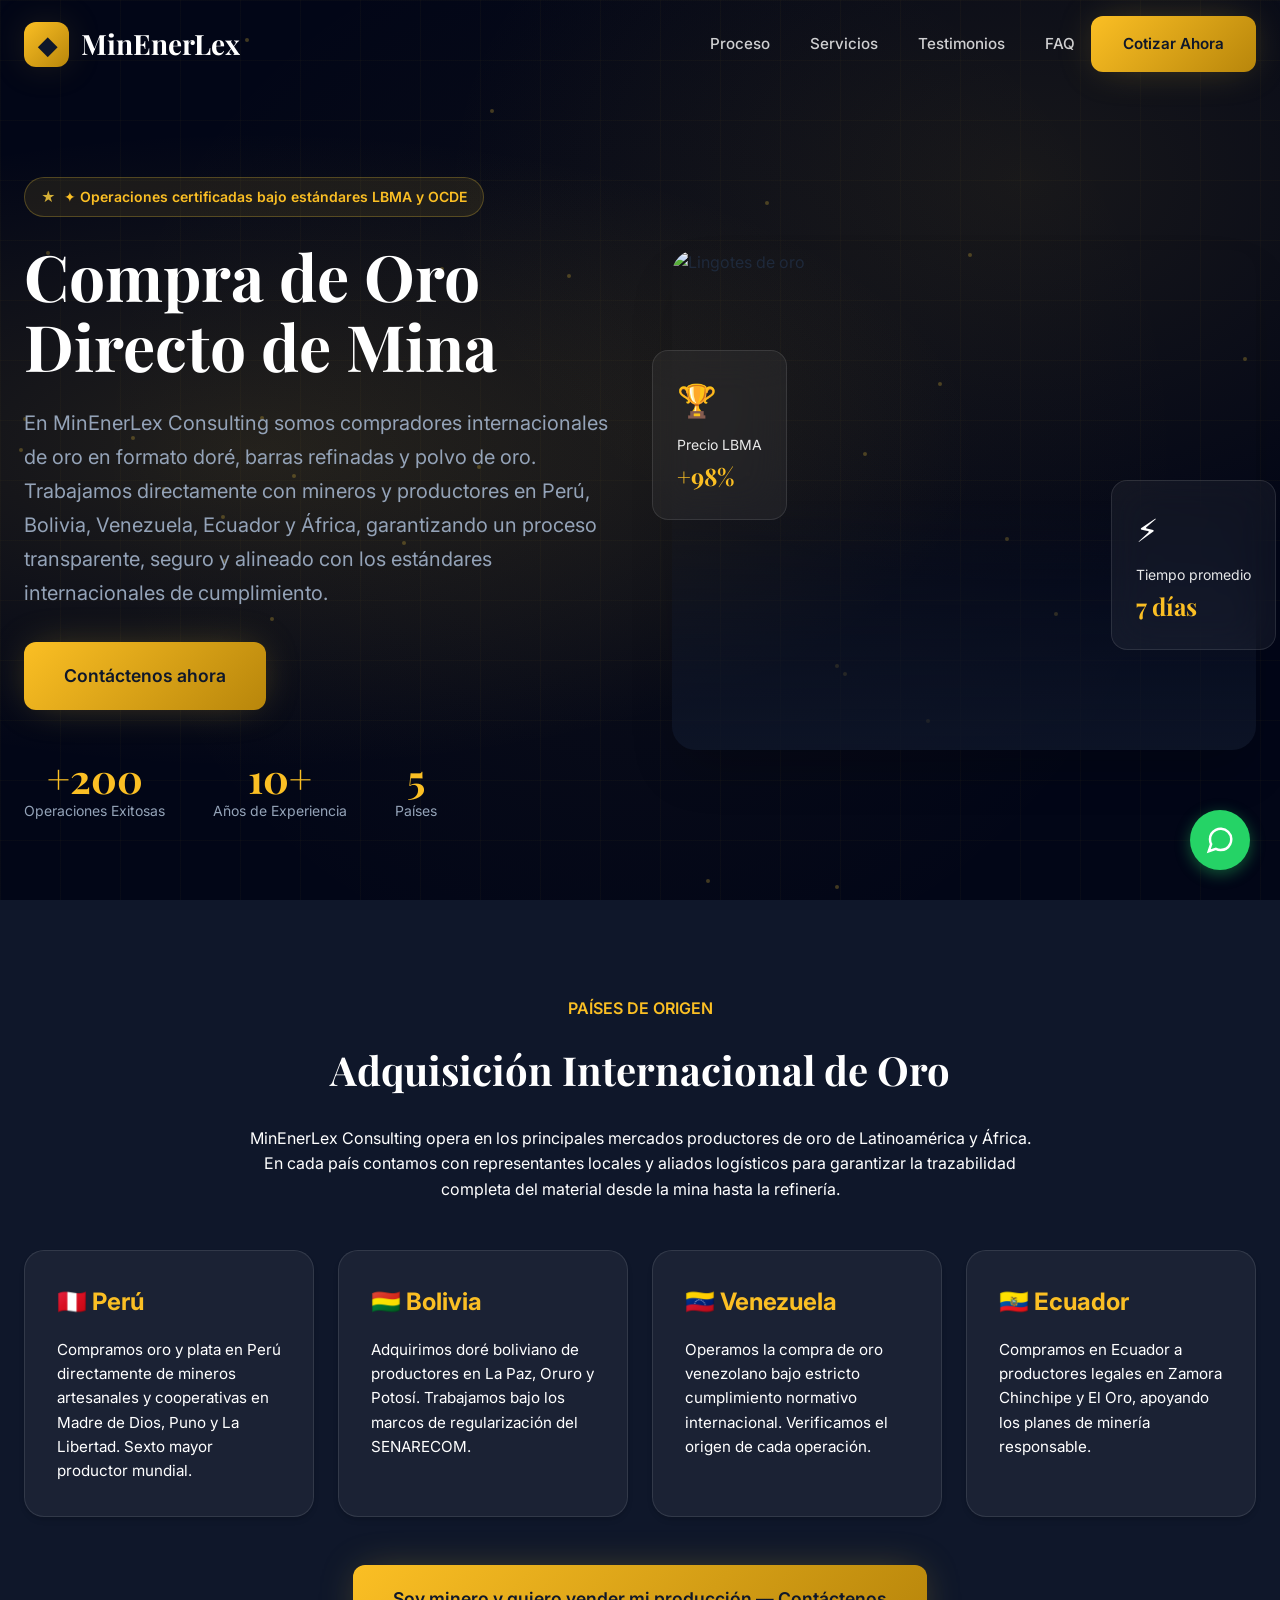
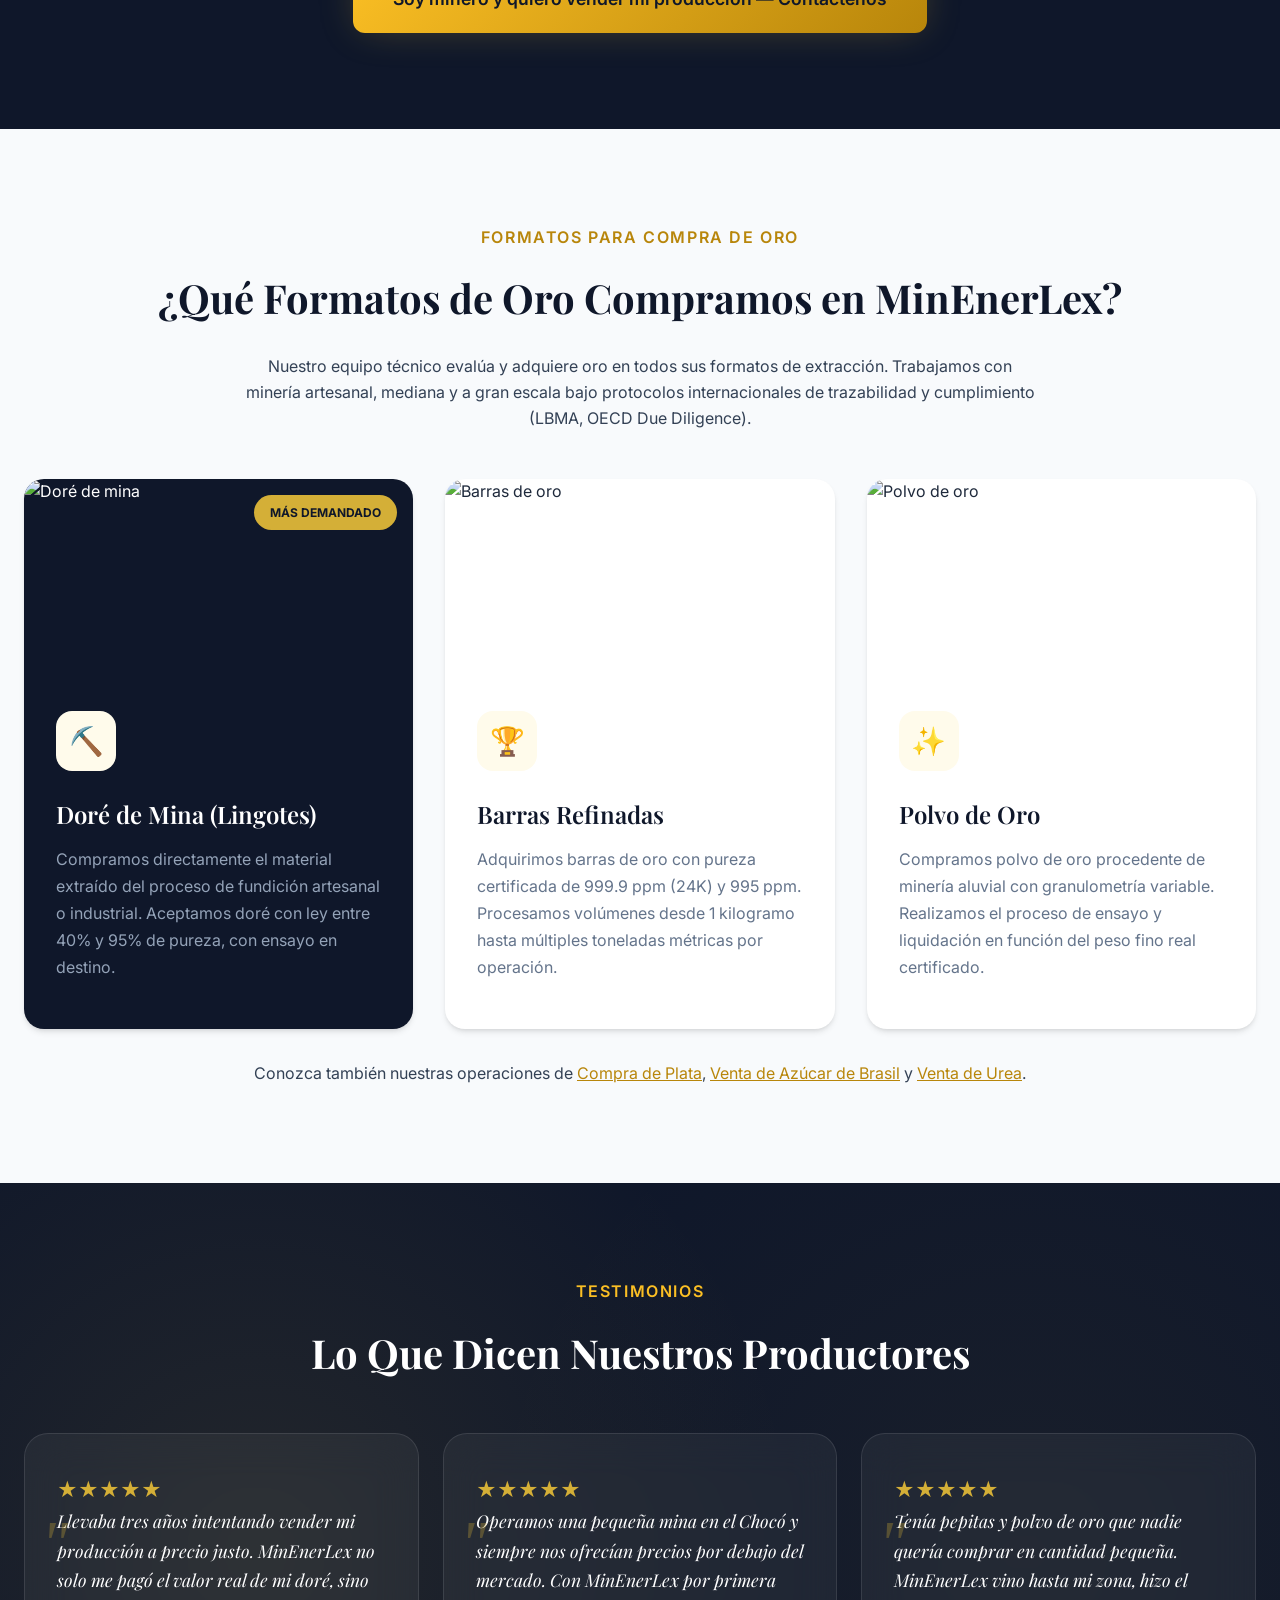
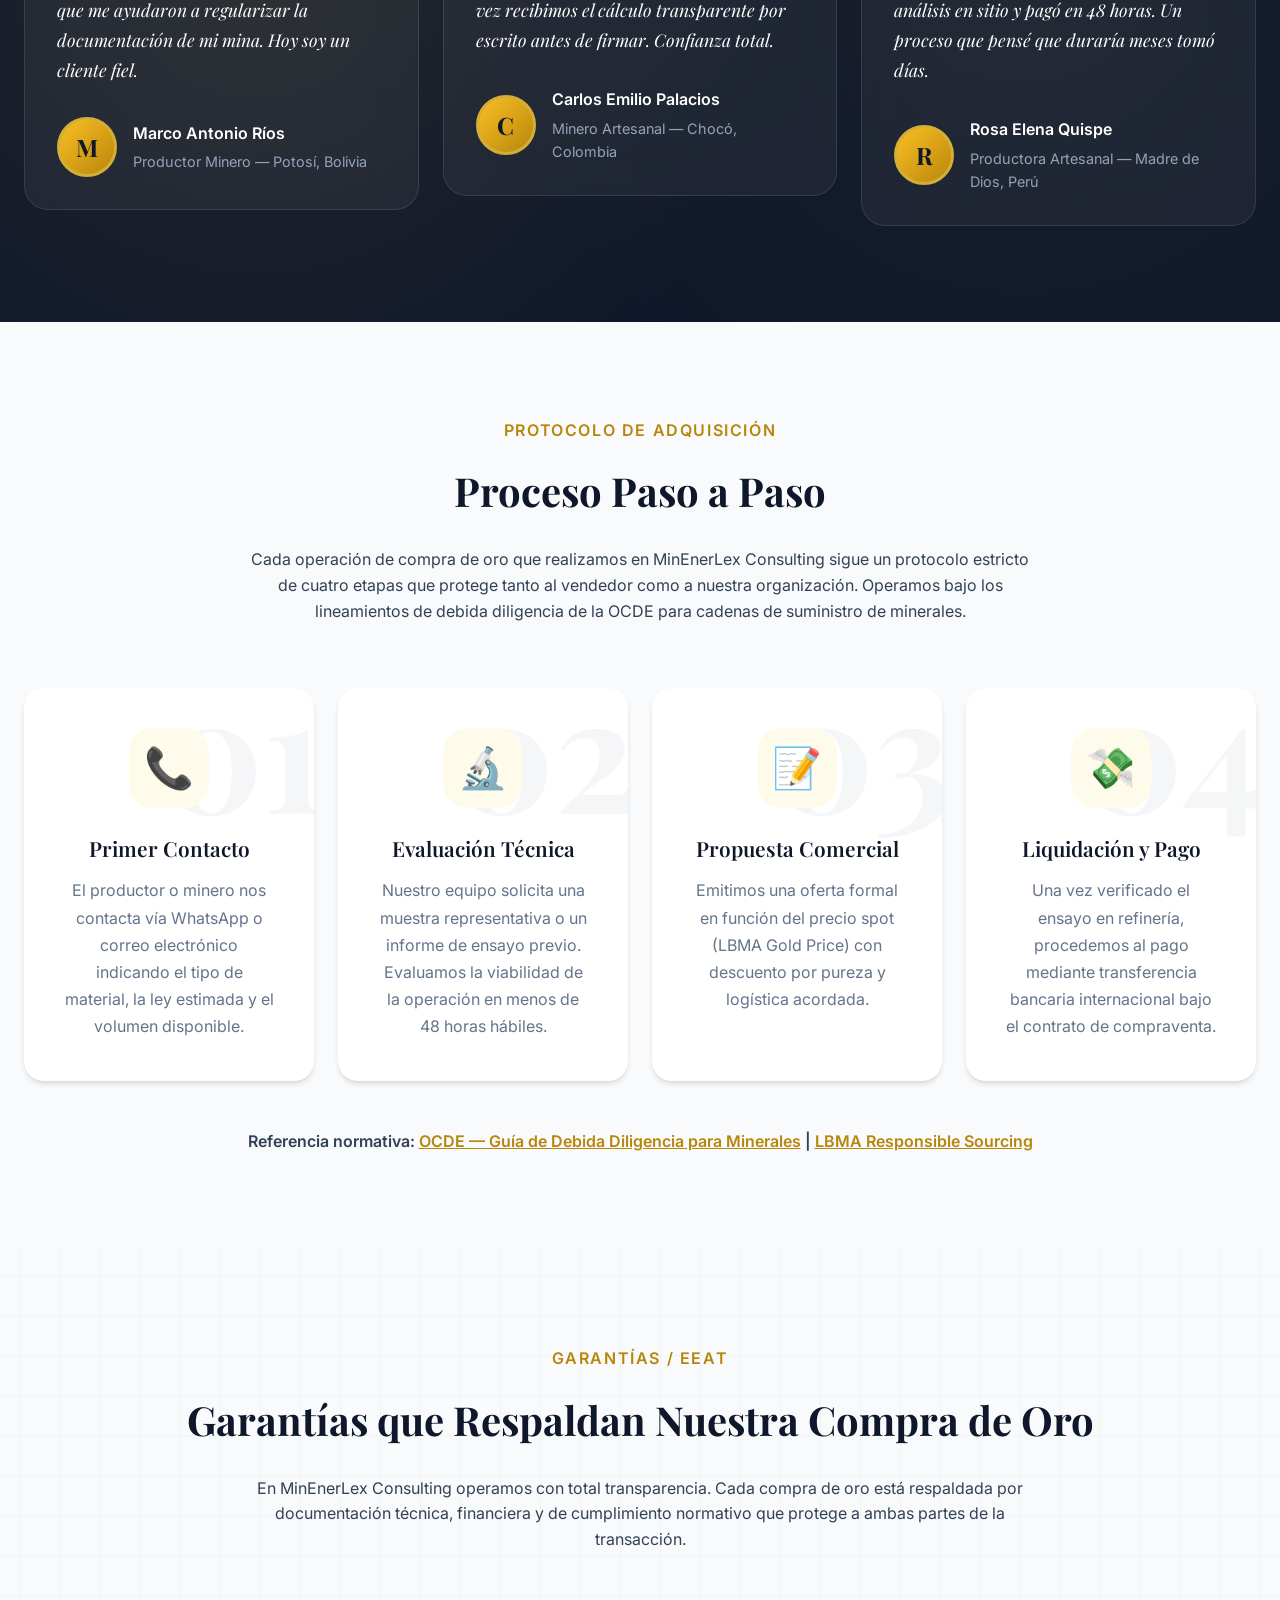
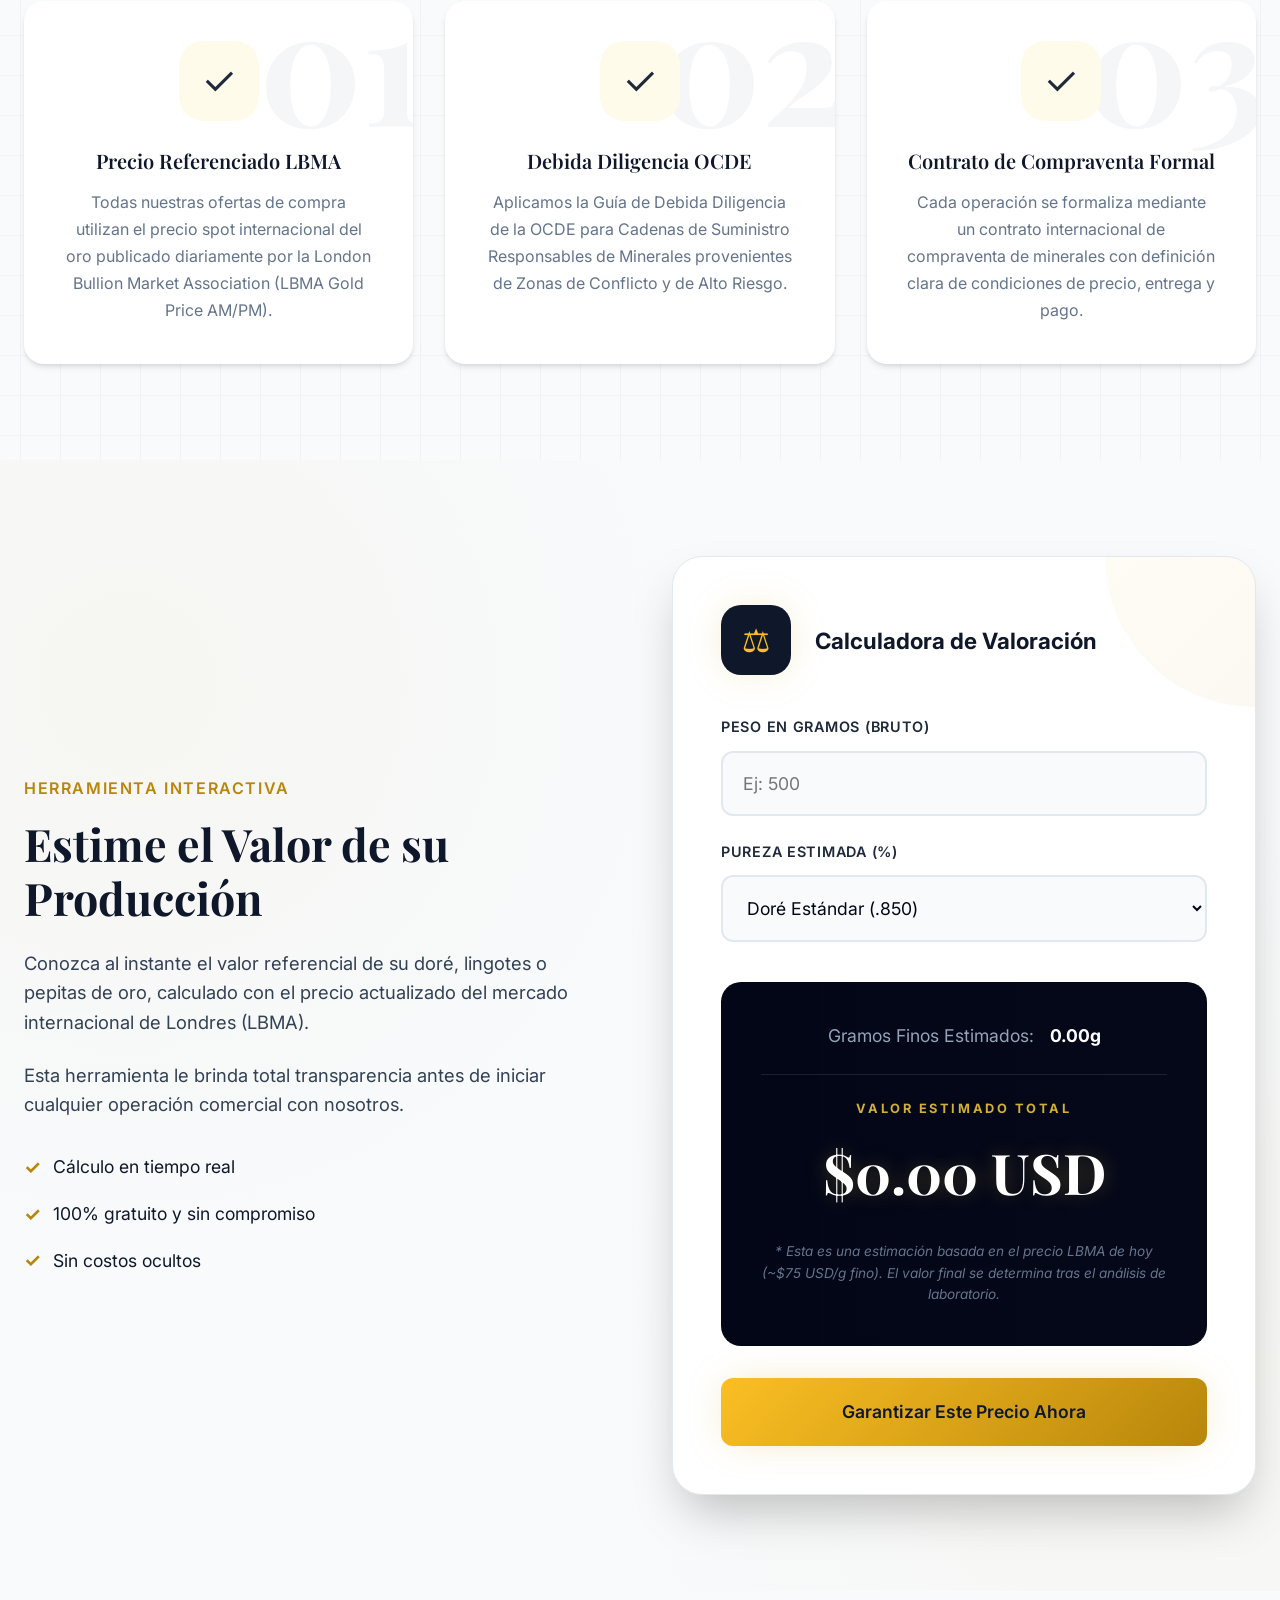
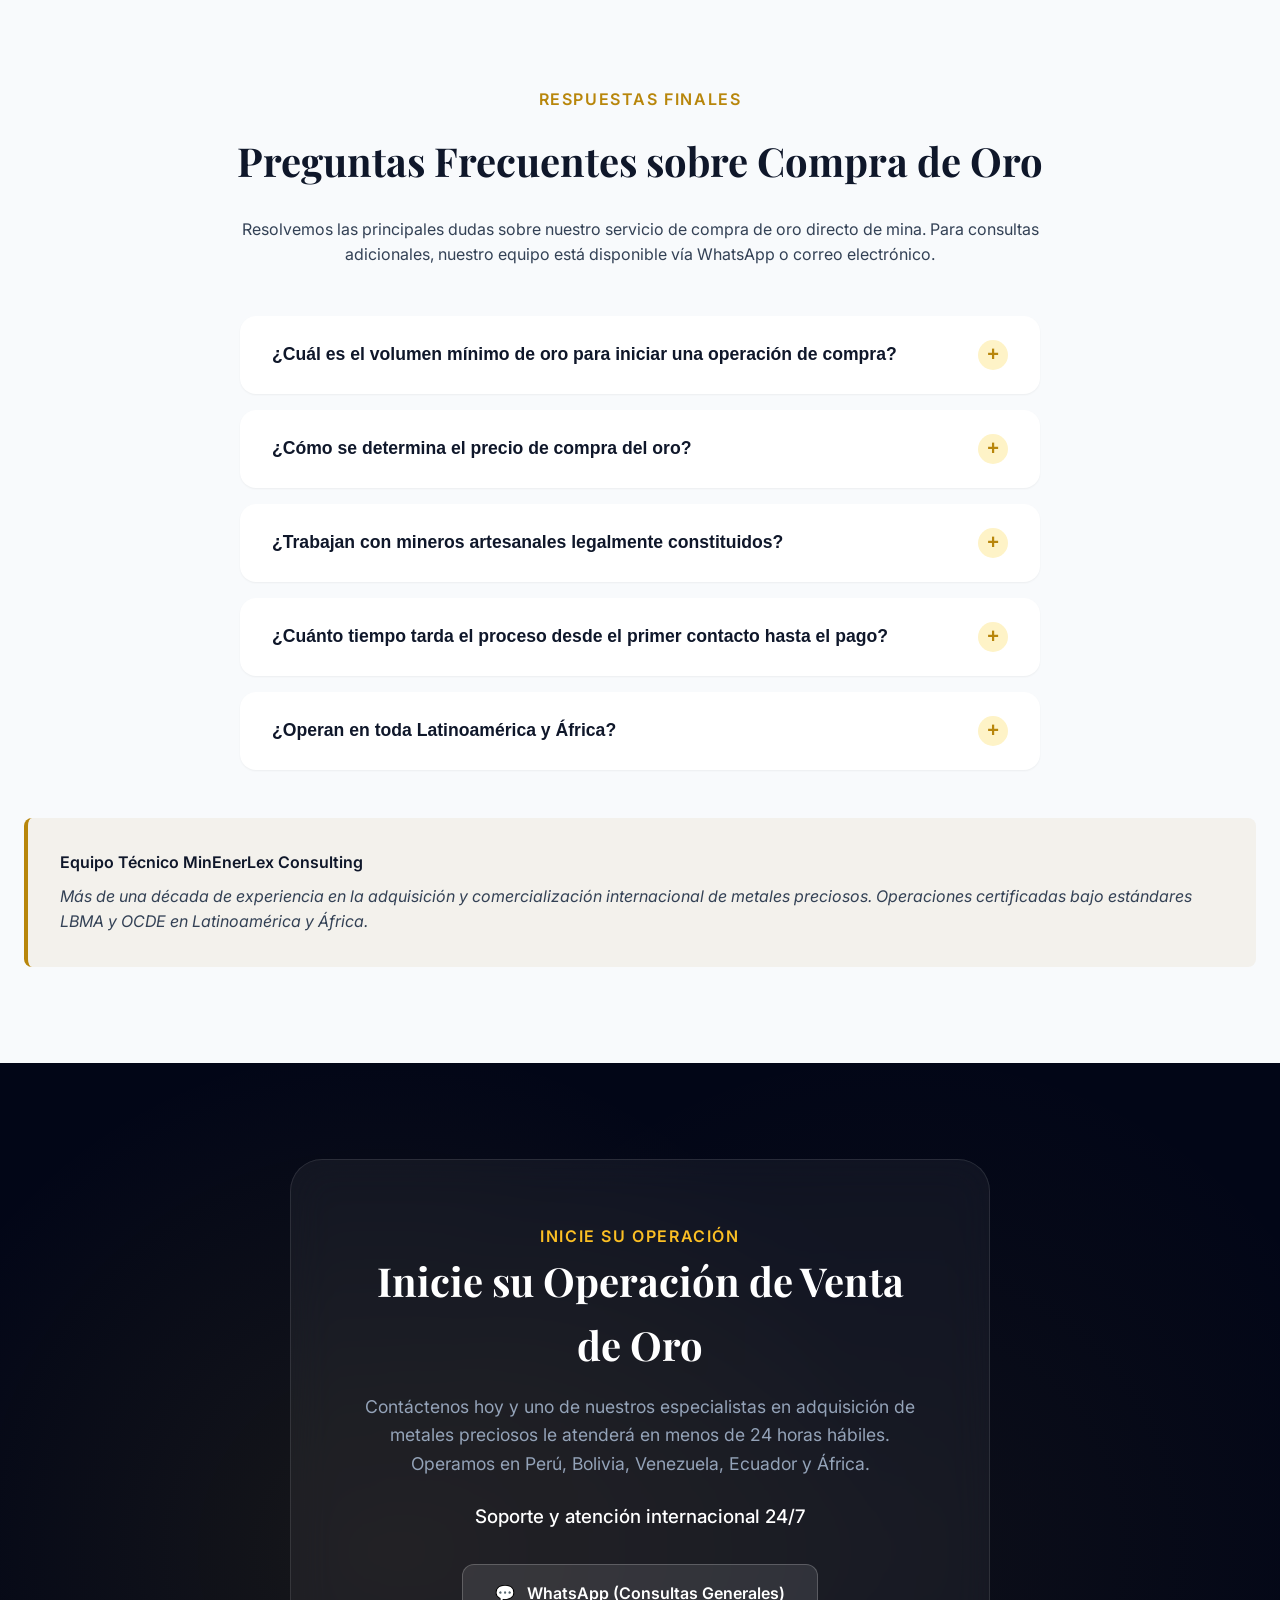
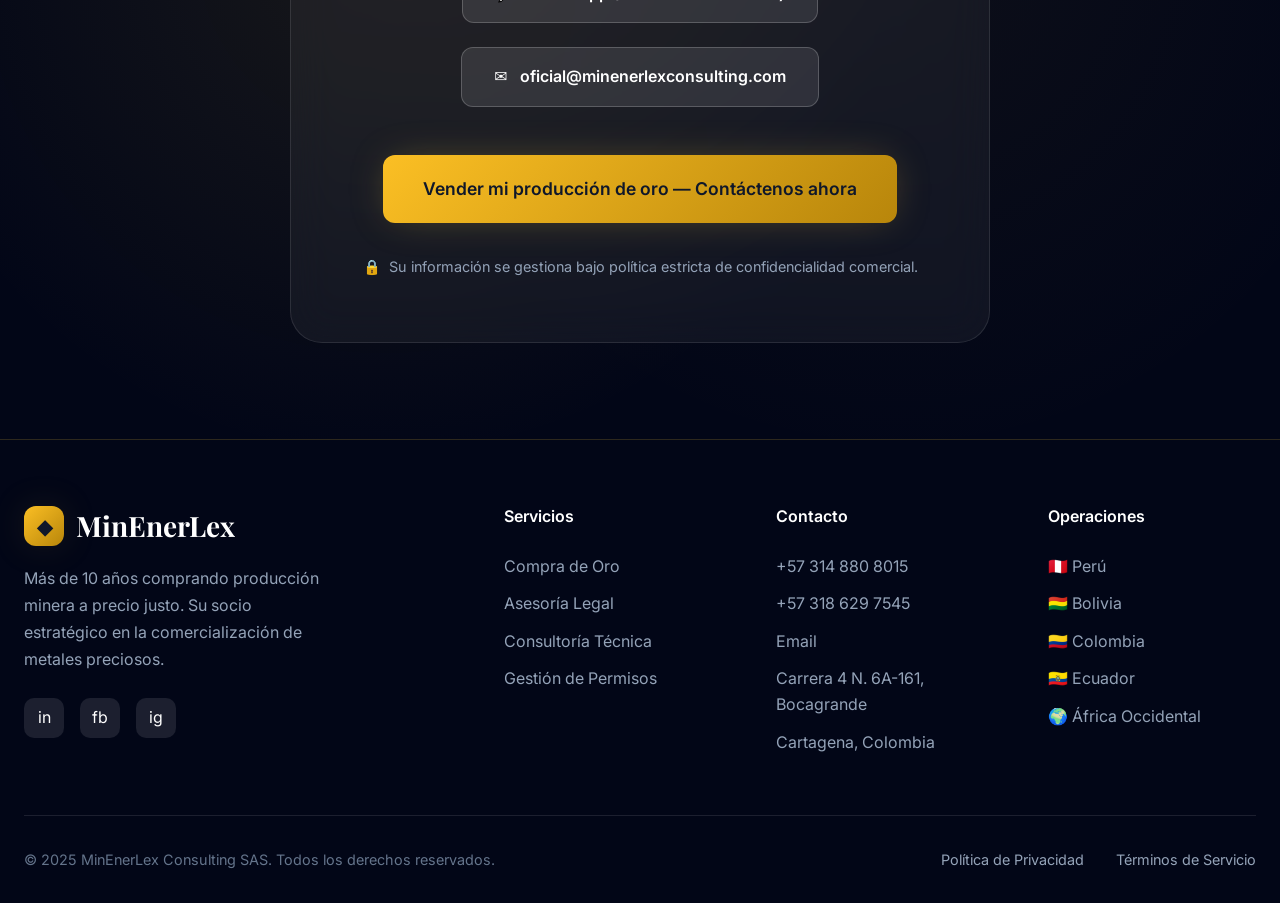
==== commit f945c2c7: "Final: Linked Gold and Silver pages mutually" ====
--- a/index.html
+++ b/index.html
@@ -190,7 +190,7 @@
 
       </div>
       <div style="text-align: center; margin-top: 2rem;">
-        <p style="color: var(--navy-700);">Conozca también nuestras operaciones de <a href="#" style="color: var(--gold-600); text-decoration: underline;">Compra de Plata</a>, <a href="#" style="color: var(--gold-600); text-decoration: underline;">Venta de Azúcar de Brasil</a> y <a href="#" style="color: var(--gold-600); text-decoration: underline;">Venta de Urea</a>.</p>
+        <p style="color: var(--navy-700);">Conozca también nuestras operaciones de <a href="/compra-de-plata" style="color: var(--gold-600); text-decoration: underline;">Compra de Plata</a>, <a href="#" style="color: var(--gold-600); text-decoration: underline;">Venta de Azúcar de Brasil</a> y <a href="#" style="color: var(--gold-600); text-decoration: underline;">Venta de Urea</a>.</p>
       </div>
     </div>
   </section>
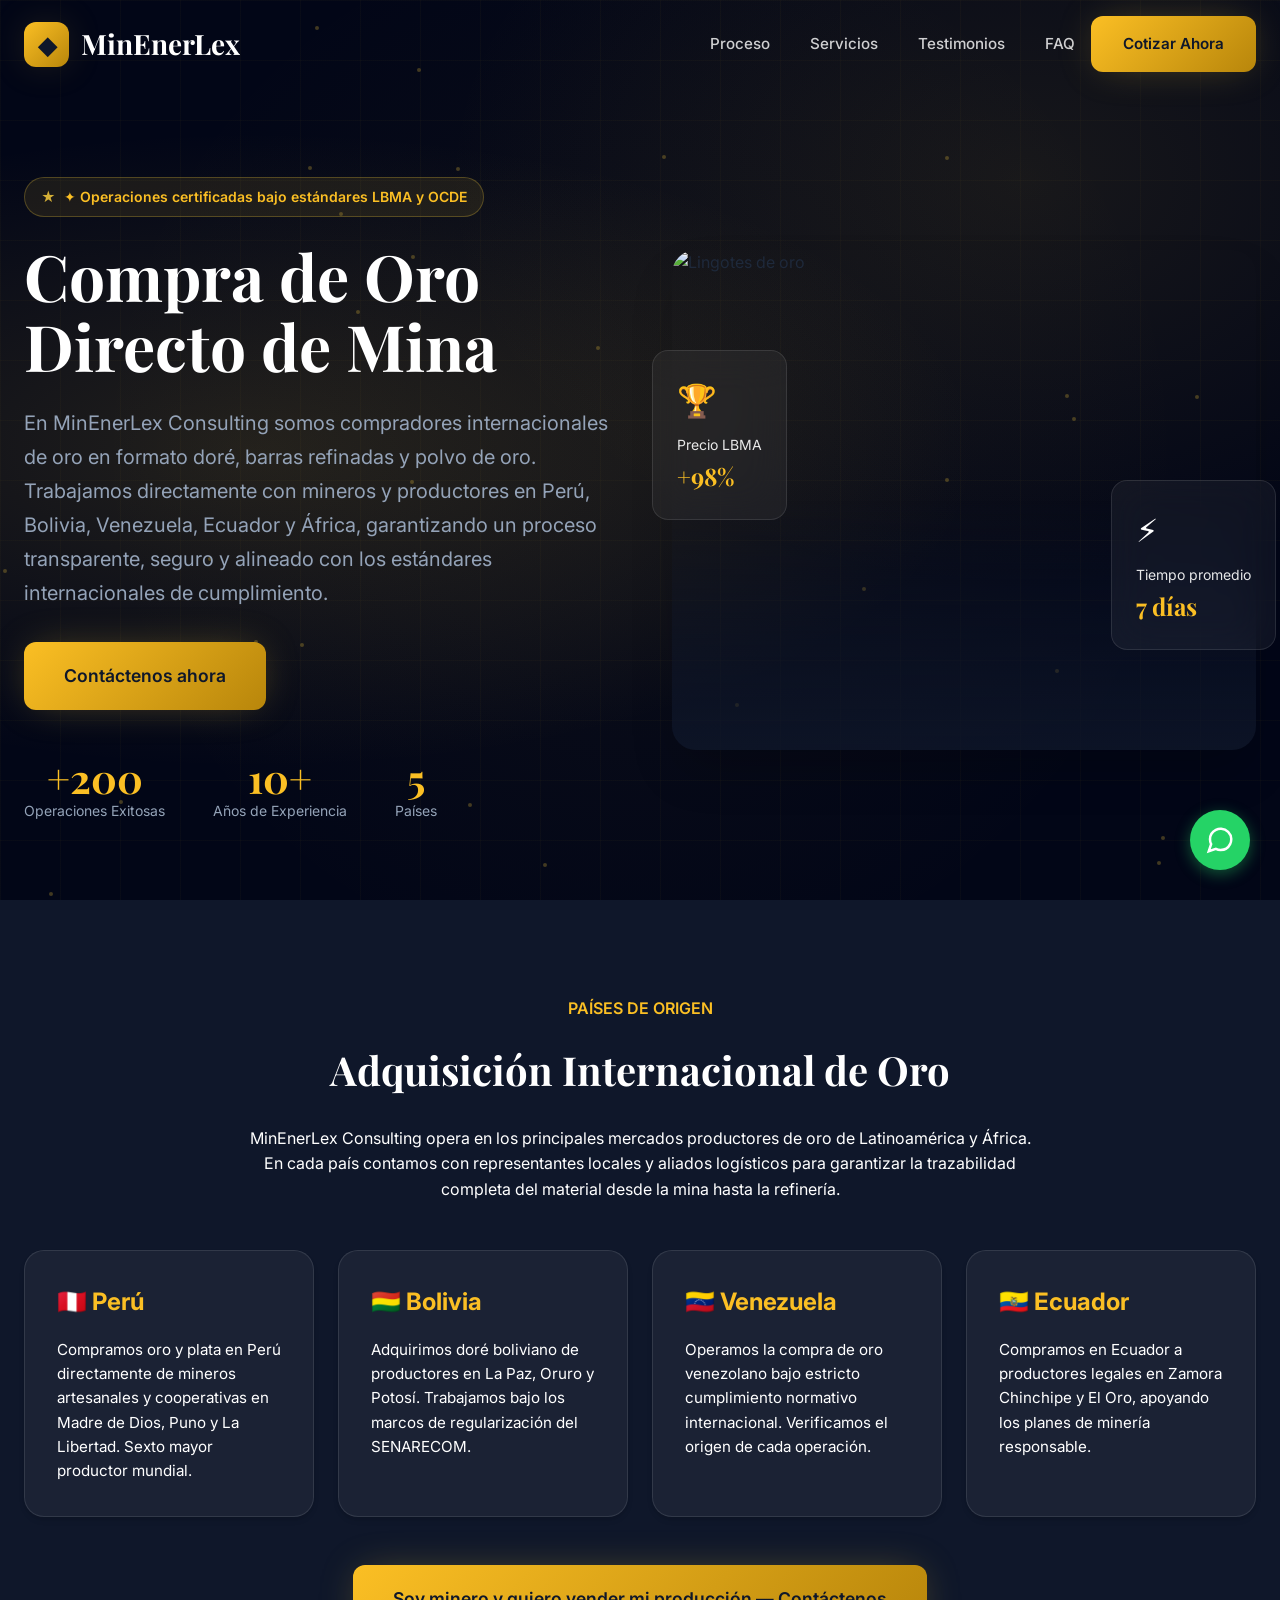
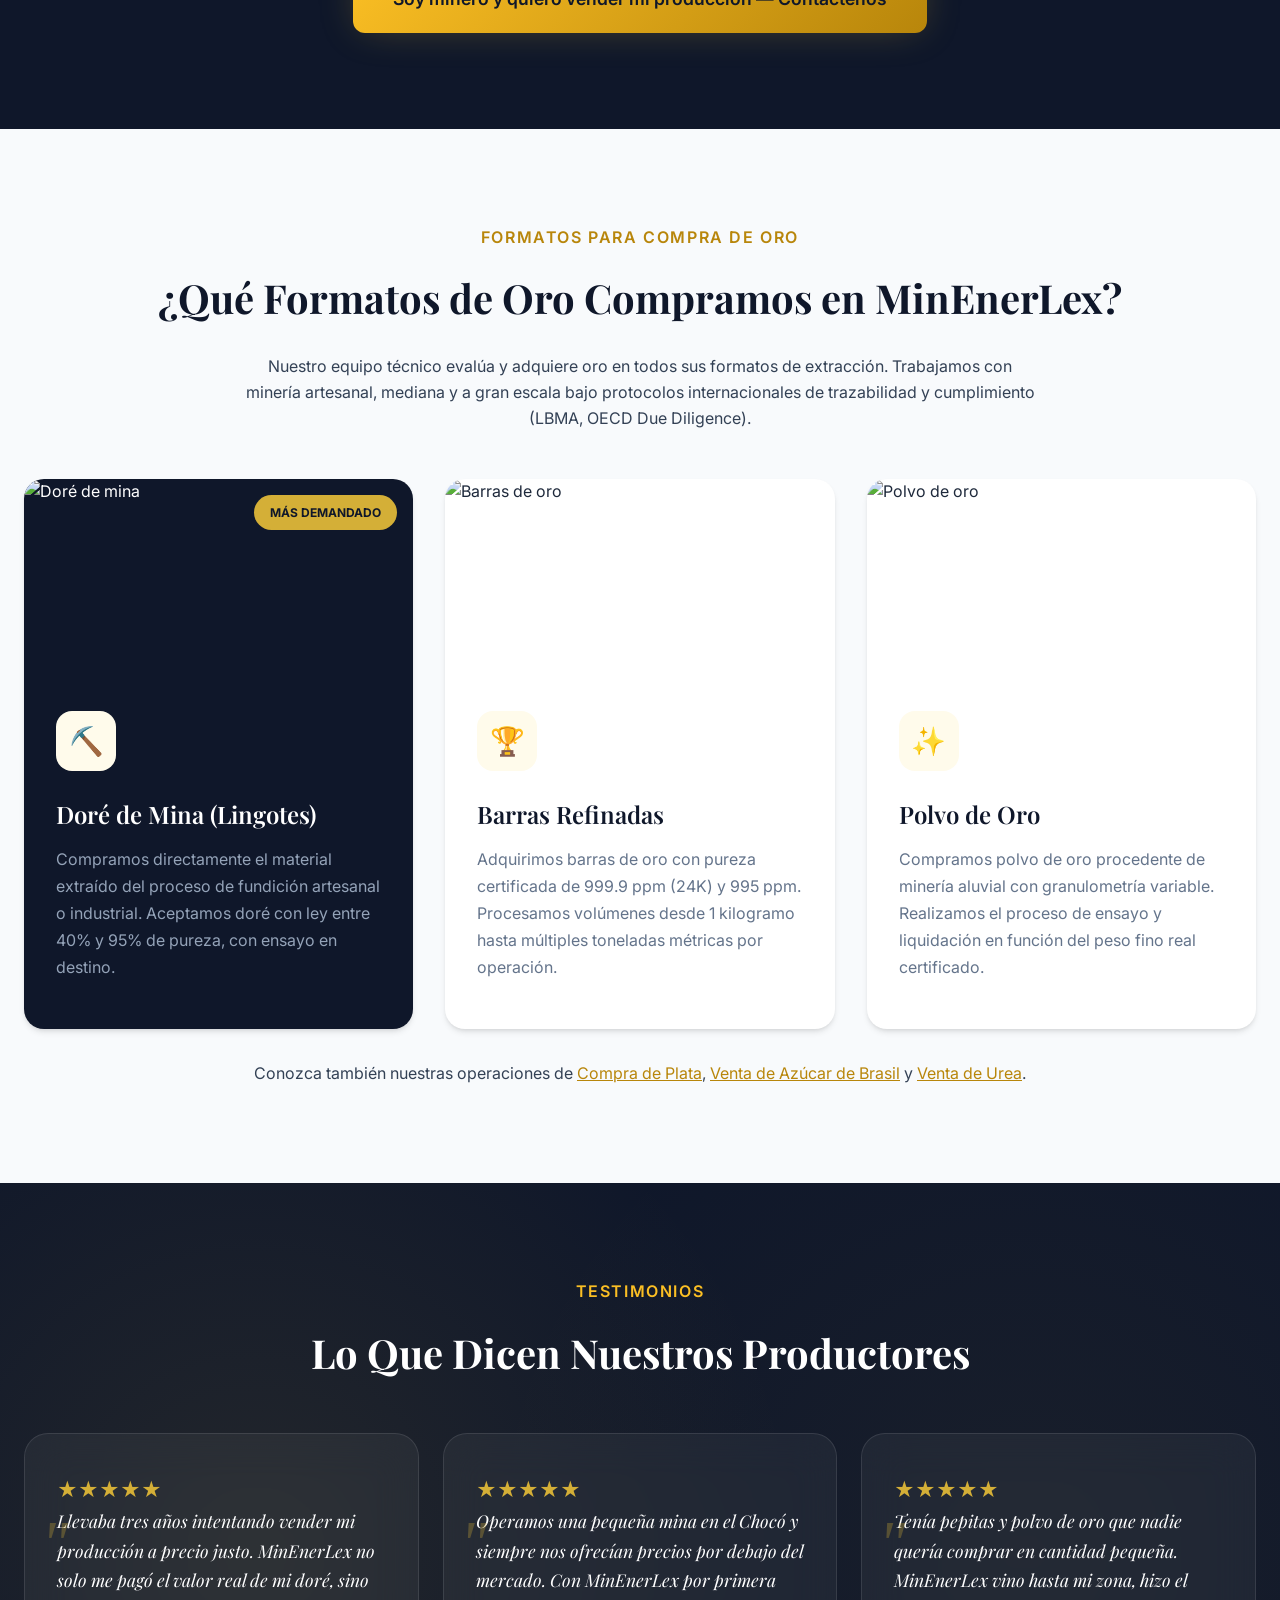
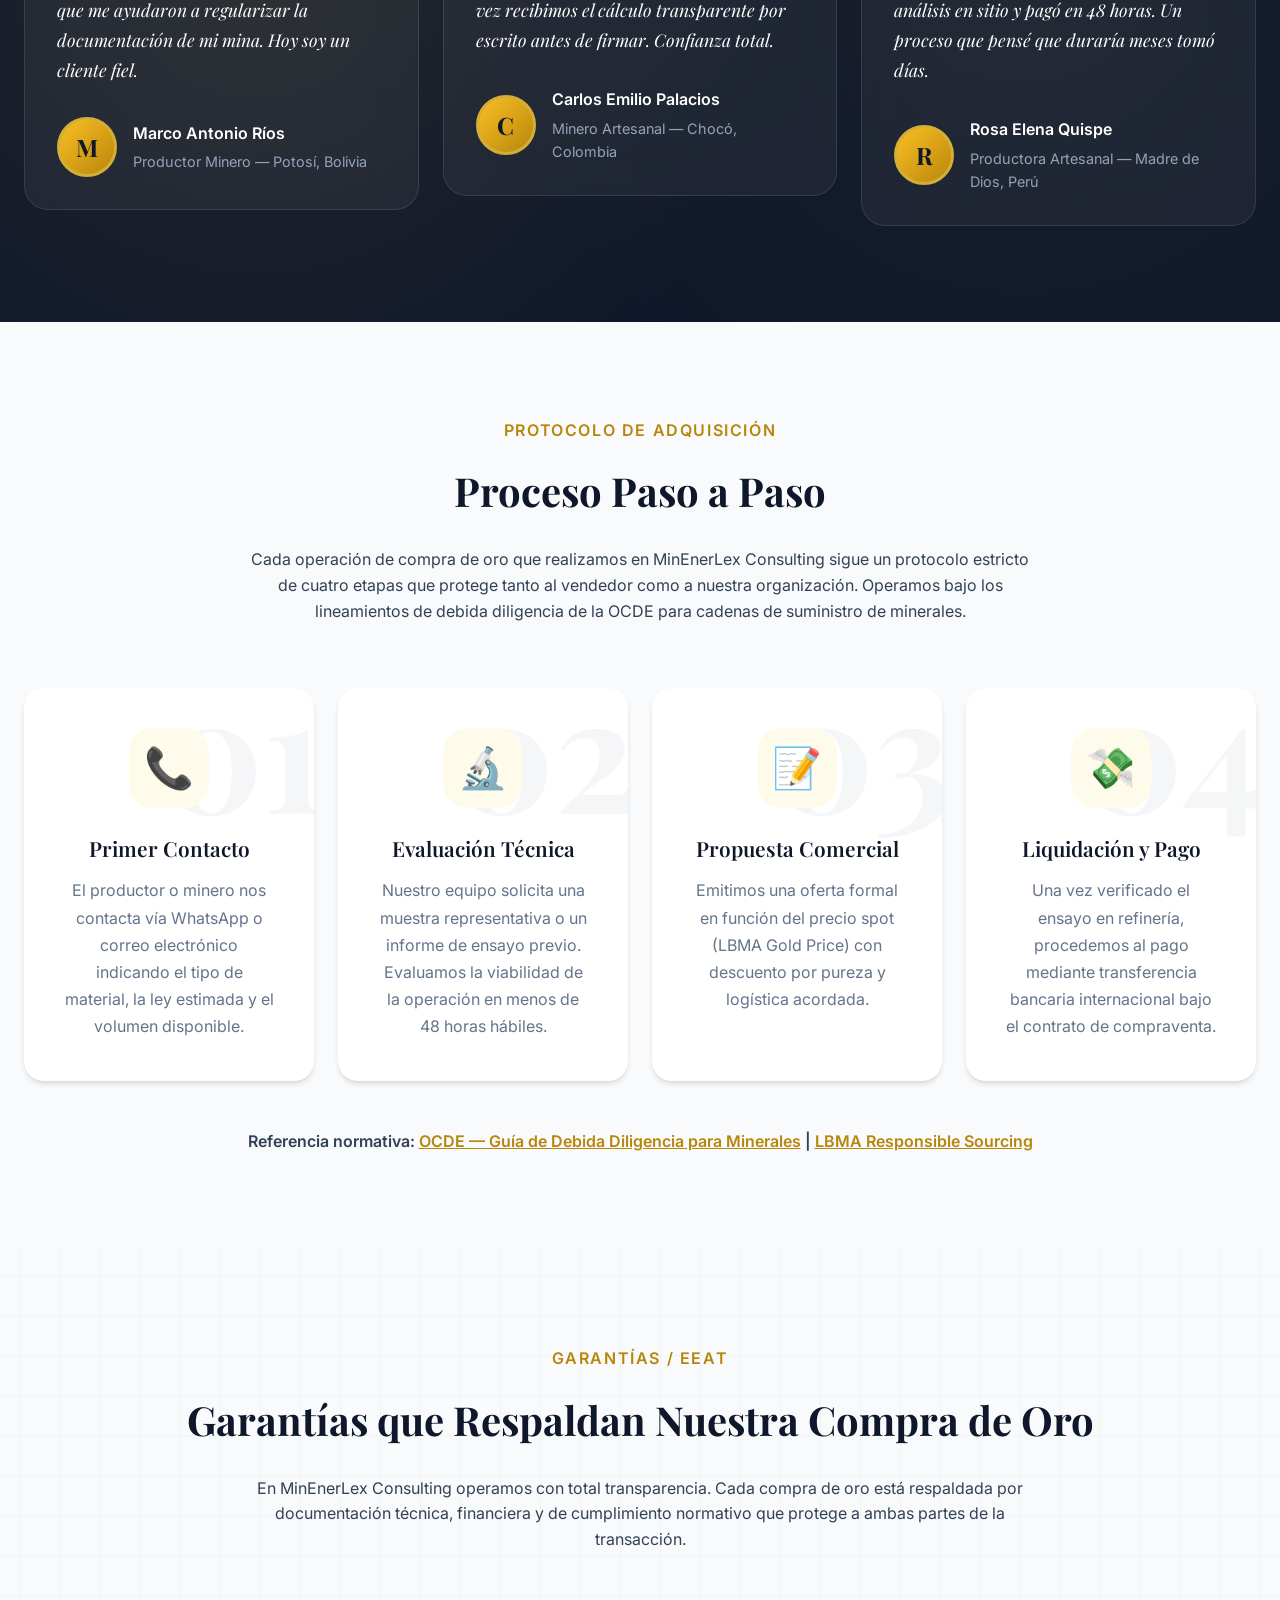
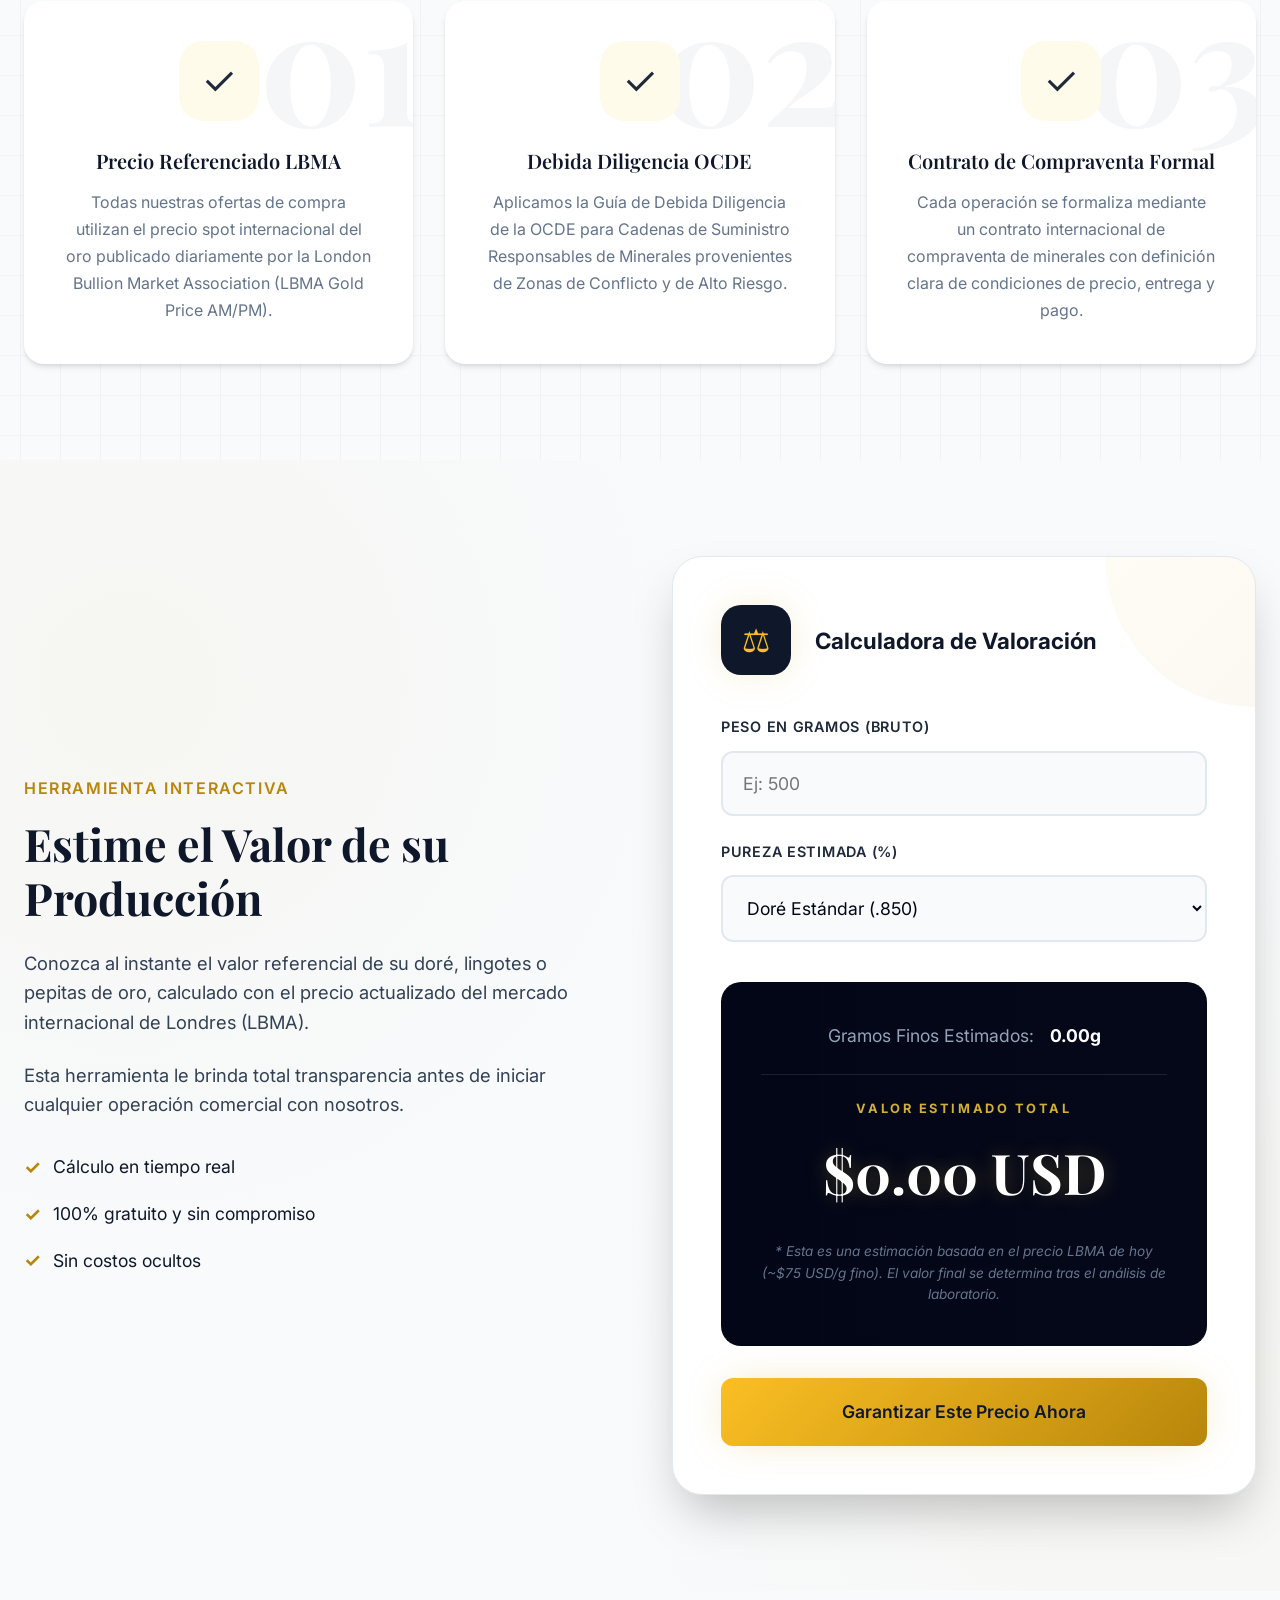
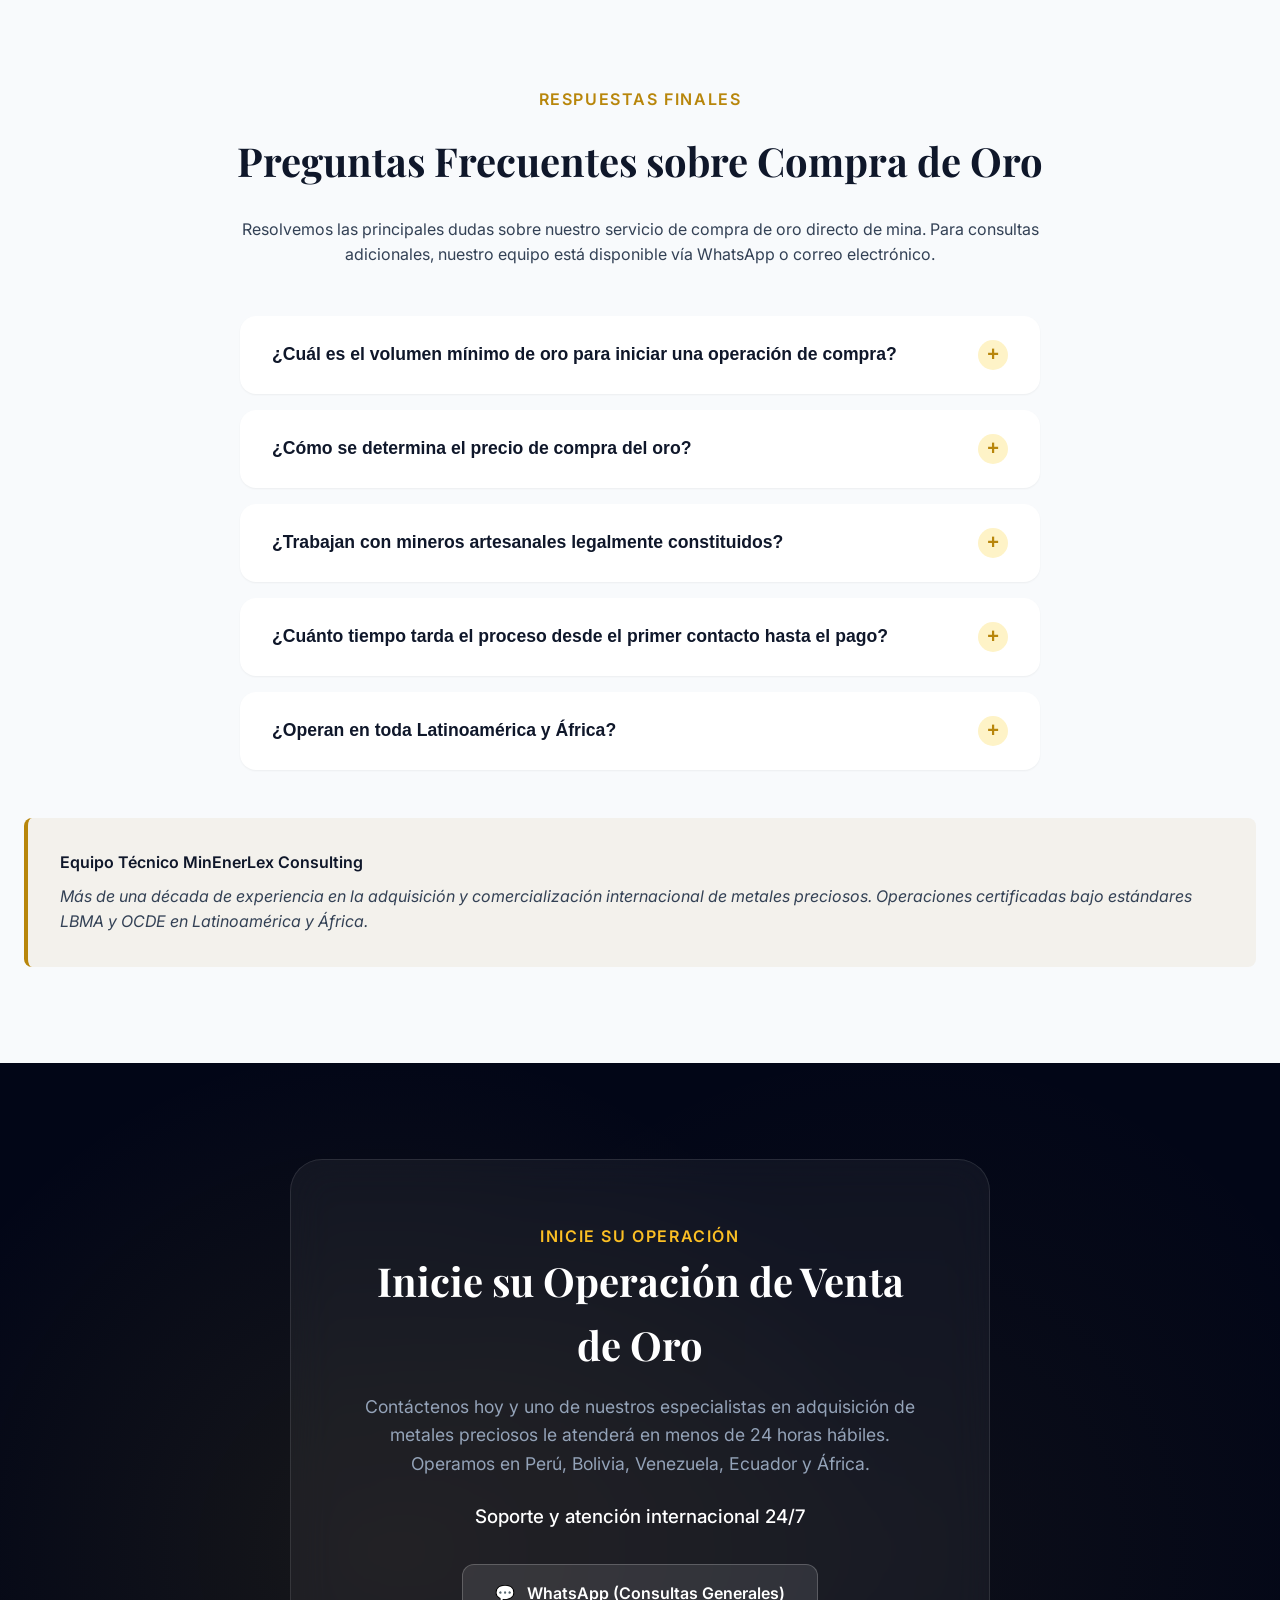
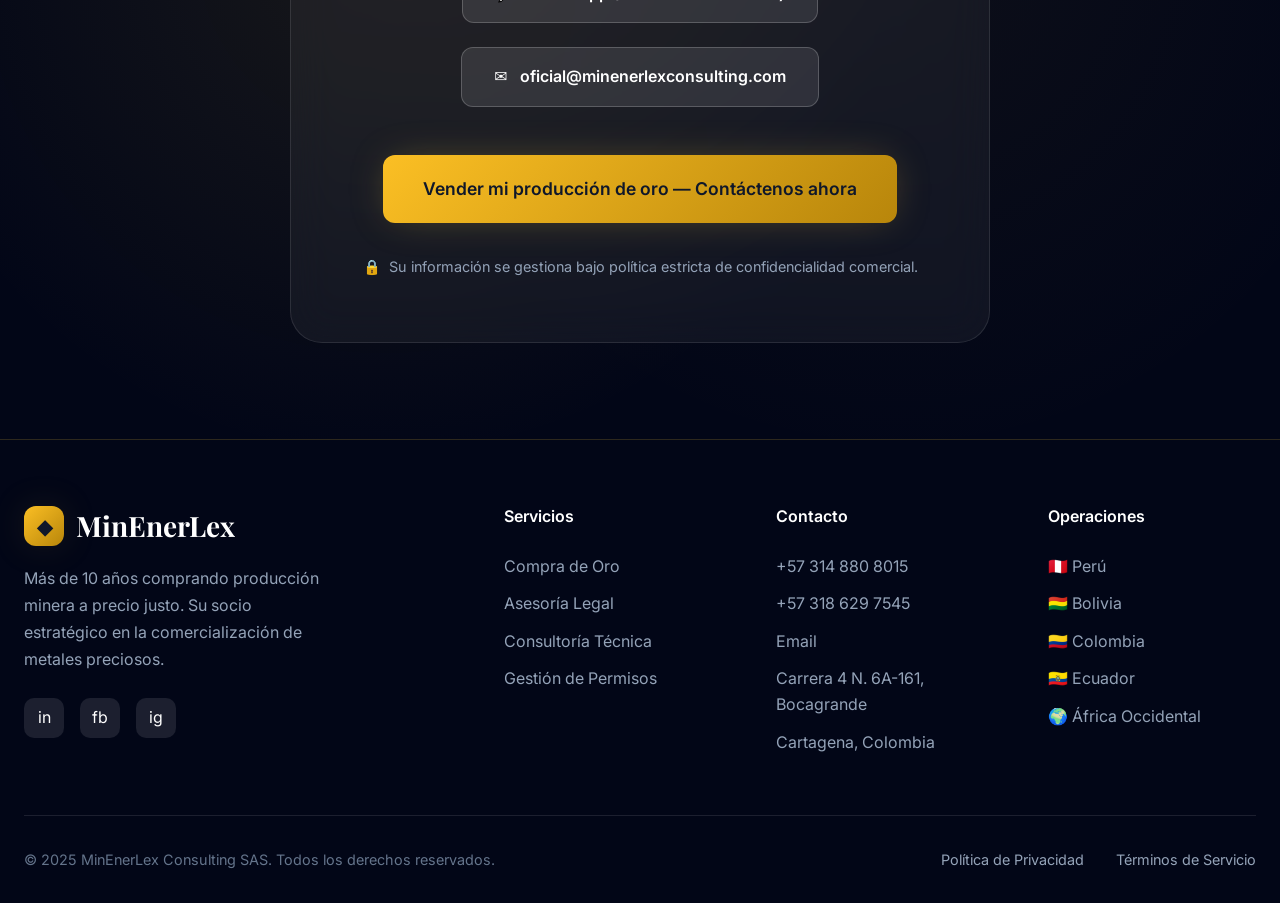
==== commit dcffd0e1: "Restore: Reverted site to perfect Gold state before Silver changes" ====
--- a/index.html
+++ b/index.html
@@ -19,7 +19,7 @@
   <link rel="preconnect" href="https://fonts.googleapis.com">
   <link rel="preconnect" href="https://fonts.gstatic.com" crossorigin>
   <link href="https://fonts.googleapis.com/css2?family=Playfair+Display:wght@400;600;700&family=Inter:wght@400;500;600;700&display=swap" rel="stylesheet">
-  <link rel="stylesheet" href="/styles-v2.css">
+  <link rel="stylesheet" href="styles-v2.css">
 </head>
 <body>
   <!-- Header -->
@@ -190,7 +190,7 @@
 
       </div>
       <div style="text-align: center; margin-top: 2rem;">
-        <p style="color: var(--navy-700);">Conozca también nuestras operaciones de <a href="/compra-de-plata" style="color: var(--gold-600); text-decoration: underline;">Compra de Plata</a>, <a href="#" style="color: var(--gold-600); text-decoration: underline;">Venta de Azúcar de Brasil</a> y <a href="#" style="color: var(--gold-600); text-decoration: underline;">Venta de Urea</a>.</p>
+        <p style="color: var(--navy-700);">Conozca también nuestras operaciones de <a href="#" style="color: var(--gold-600); text-decoration: underline;">Compra de Plata</a>, <a href="#" style="color: var(--gold-600); text-decoration: underline;">Venta de Azúcar de Brasil</a> y <a href="#" style="color: var(--gold-600); text-decoration: underline;">Venta de Urea</a>.</p>
       </div>
     </div>
   </section>
